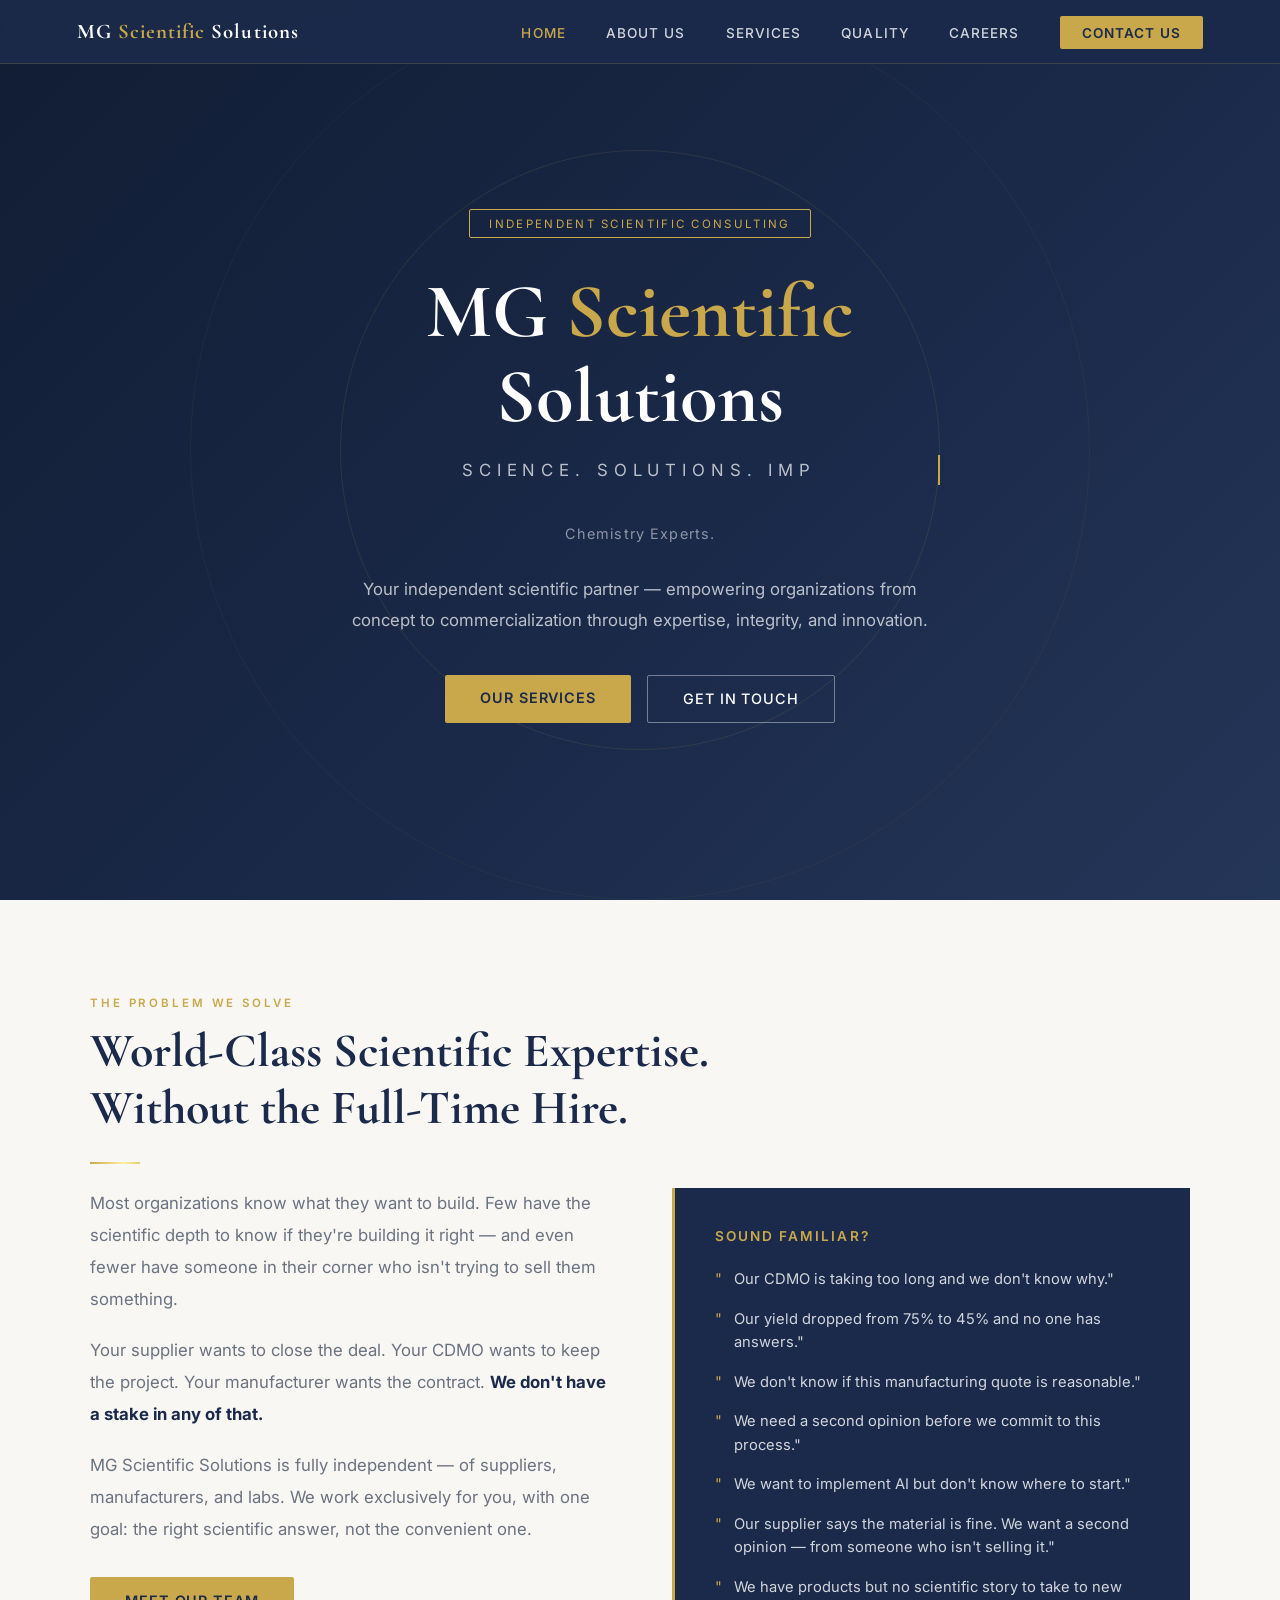
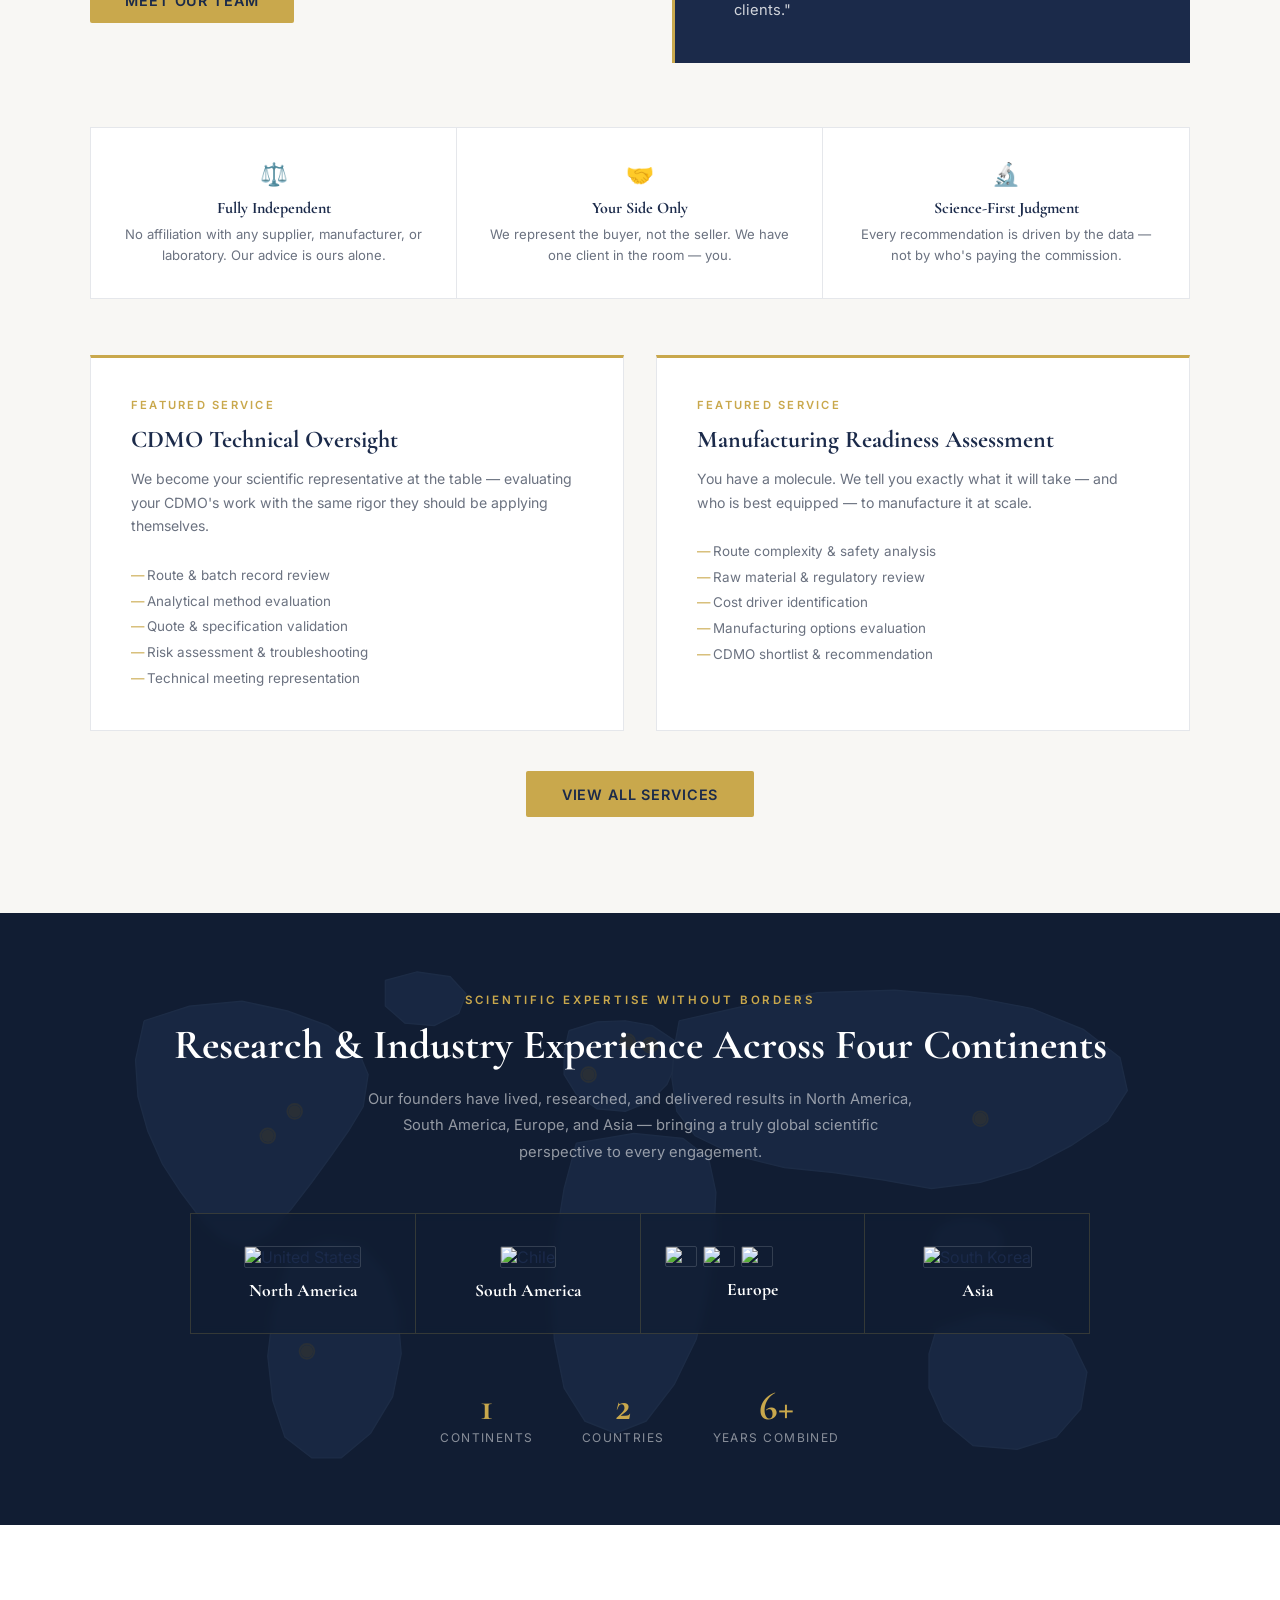
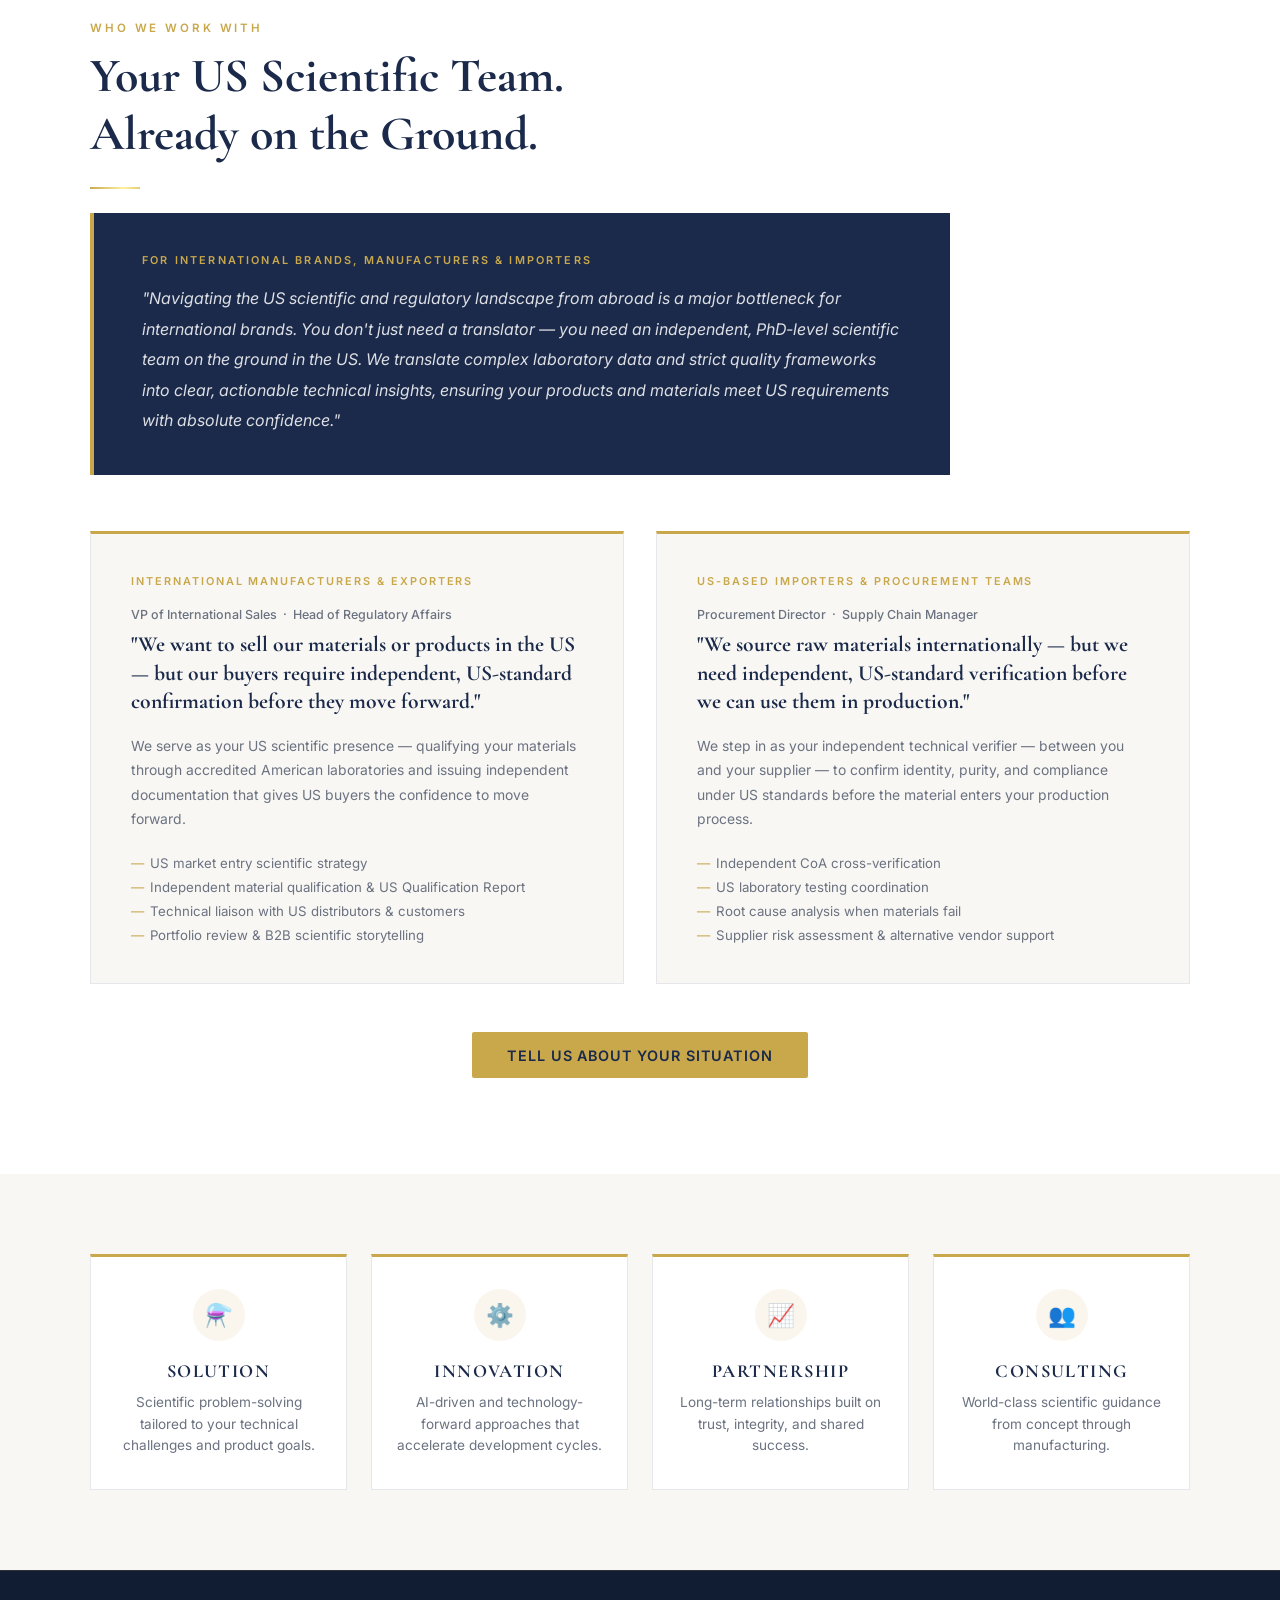
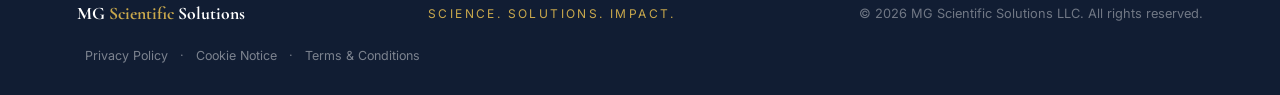
==== index.html @ 728440f8 "Replace text country codes with flag images via flagcdn.com" ====
<!DOCTYPE html>
<html lang="en">
<head>
  <meta charset="UTF-8" />
  <meta name="viewport" content="width=device-width, initial-scale=1.0" />
  <title>MG Scientific Solutions | Scientific Consulting & Process Development</title>
  <meta name="description" content="MG Scientific Solutions is an independent scientific consulting firm specializing in process development, CDMO oversight, quality systems, advanced materials, and AI-driven innovation for chemicals, cosmetics, biotech, and life sciences." />
  <meta name="keywords" content="scientific consulting, CDMO oversight, process development, scale-up, quality systems, GMP consulting, advanced materials, specialty chemicals, cosmetic ingredients, pharmaceutical intermediates, biotech consulting, AI for science, manufacturing readiness, life sciences consulting" />
  <meta name="author" content="MG Scientific Solutions" />
  <meta name="robots" content="index, follow" />
  <link rel="canonical" href="https://mgscientificsolutions.com" />
  <meta property="og:type" content="website" />
  <meta property="og:url" content="https://mgscientificsolutions.com" />
  <meta property="og:title" content="MG Scientific Solutions | Scientific Consulting & Process Development" />
  <meta property="og:description" content="Your independent scientific partner — from concept to commercialization." />
  <meta property="og:site_name" content="MG Scientific Solutions" />
  <meta name="twitter:card" content="summary_large_image" />
  <script type="application/ld+json">
  {
    "@context": "https://schema.org",
    "@type": "ProfessionalService",
    "name": "MG Scientific Solutions",
    "url": "https://mgscientificsolutions.com",
    "email": "info@mgscientificsolutions.com",
    "description": "Independent scientific consulting firm specializing in process development, CDMO technical oversight, quality systems, advanced materials, and AI-driven innovation.",
    "slogan": "Science. Solutions. Impact.",
    "areaServed": "Worldwide"
  }
  </script>
  <link href="https://fonts.googleapis.com/css2?family=Cormorant+Garamond:wght@400;600;700&family=Inter:wght@300;400;500;600&display=swap" rel="stylesheet" />
  <link rel="stylesheet" href="styles.css" />
  <style>
    .hero {
      min-height: 100vh;
      background: linear-gradient(135deg, var(--navy-dark) 0%, var(--navy) 60%, #243658 100%);
      display: flex;
      align-items: center;
      justify-content: center;
      text-align: center;
      padding: 6rem 6% 4rem;
      position: relative;
      overflow: hidden;
    }
    .hero::before {
      content: '';
      position: absolute;
      width: 600px; height: 600px;
      border: 1px solid rgba(201,168,76,0.12);
      border-radius: 50%;
      top: 50%; left: 50%;
      transform: translate(-50%, -50%);
      animation: ringPulse 4s ease-in-out infinite;
    }
    .hero::after {
      content: '';
      position: absolute;
      width: 900px; height: 900px;
      border: 1px solid rgba(201,168,76,0.06);
      border-radius: 50%;
      top: 50%; left: 50%;
      transform: translate(-50%, -50%);
      animation: ringPulse 4s ease-in-out infinite 2s;
    }
    @keyframes ringPulse {
      0%,100% { opacity:1; transform:translate(-50%,-50%) scale(1); }
      50% { opacity:0.4; transform:translate(-50%,-50%) scale(1.04); }
    }
    .hero-content { position: relative; z-index: 1; max-width: 820px; }
    .hero-badge {
      display: inline-block;
      border: 1px solid var(--gold);
      color: var(--gold);
      font-size: 0.72rem;
      letter-spacing: 0.2em;
      text-transform: uppercase;
      padding: 0.4rem 1.2rem;
      border-radius: 2px;
      margin-bottom: 2rem;
    }
    .hero h1 {
      font-family: 'Cormorant Garamond', serif;
      font-size: clamp(2.8rem, 6vw, 5rem);
      font-weight: 700;
      color: var(--white);
      line-height: 1.1;
      margin-bottom: 1rem;
    }
    .hero h1 span { color: var(--gold); }
    .hero-tagline {
      font-size: 1rem;
      letter-spacing: 0.35em;
      text-transform: uppercase;
      color: var(--gold);
      margin-bottom: 1rem;
      min-height: 1.5em;
    }
    .cycling-wrap {
      font-size: 0.9rem;
      color: rgba(255,255,255,0.5);
      letter-spacing: 0.08em;
      margin-bottom: 1.8rem;
      min-height: 1.4em;
    }
    .hero p { color: rgba(255,255,255,0.7); font-size: 1.05rem; line-height: 1.8; max-width: 600px; margin: 0 auto 2.5rem; }
    .hero-buttons { display: flex; gap: 1rem; justify-content: center; flex-wrap: wrap; }

    .why-grid { display: grid; grid-template-columns: 1fr 1fr; gap: 4rem; max-width: 1100px; margin: 0 auto 4rem; }
    .pain-box { background: var(--navy); padding: 2.5rem; border-left: 3px solid var(--gold); }
    .featured-services { display: grid; grid-template-columns: 1fr 1fr; gap: 2rem; max-width: 1100px; margin: 0 auto; }
    .fs-card { background: var(--white); border: 1px solid var(--light-gray); border-top: 3px solid var(--gold); padding: 2.5rem; transition: transform 0.25s, box-shadow 0.25s; }
    .fs-card:hover { transform: translateY(-4px); box-shadow: 0 16px 40px rgba(27,42,74,0.12); }
    .fs-card h3 { font-family: 'Cormorant Garamond', serif; font-size: 1.5rem; font-weight: 700; color: var(--navy); margin-bottom: 0.8rem; }
    .fs-label { font-size: 0.7rem; letter-spacing: 0.2em; text-transform: uppercase; color: var(--gold); font-weight: 600; margin-bottom: 0.8rem; }
    .fs-card p { font-size: 0.88rem; color: var(--gray); line-height: 1.7; margin-bottom: 1.5rem; }
    .fs-list { list-style: none; }
    .fs-list li { font-size: 0.84rem; color: var(--gray); padding: 0.3rem 0 0.3rem 1rem; position: relative; }
    .fs-list li::before { content: '—'; position: absolute; left: 0; color: var(--gold); }

    @keyframes pulse { 0%,100% { r: 5; opacity:1; } 50% { r: 10; opacity:0.4; } }
    @keyframes pulseRing { 0% { r: 6; opacity:0.8; } 100% { r: 22; opacity:0; } }
    .dot { fill:#C9A84C; animation: pulse 2.5s ease-in-out infinite; }
    .ring { fill:none; stroke:#C9A84C; stroke-width:1.5; animation: pulseRing 2.5s ease-out infinite; }

    @media (max-width: 768px) {
      .why-grid { grid-template-columns: 1fr; gap: 2rem; }
      .featured-services { grid-template-columns: 1fr; }
      .independence-strip { grid-template-columns: 1fr !important; }
      .persona-grid { grid-template-columns: 1fr !important; }
    }
  </style>
</head>
<body>

  <nav>
    <a href="index.html" class="nav-logo">MG <span>Scientific</span> Solutions</a>
    <ul class="nav-links">
      <li><a href="index.html" class="active">Home</a></li>
      <li><a href="about.html">About Us</a></li>
      <li><a href="services.html">Services</a></li>
      <li><a href="quality.html">Quality</a></li>
      <li><a href="careers.html">Careers</a></li>
      <li><a href="contact.html" class="nav-cta">Contact Us</a></li>
    </ul>
  </nav>

  <!-- HERO -->
  <section class="hero">
    <canvas id="particle-canvas"></canvas>
    <div class="hero-content">
      <div class="hero-badge">Independent Scientific Consulting</div>
      <h1>MG <span>Scientific</span><br/>Solutions</h1>
      <p id="typewriter" class="hero-tagline" data-text="Science. Solutions. Impact."></p>
      <div class="cycling-wrap"><span id="cycling-words">Chemistry Experts.</span></div>
      <p>Your independent scientific partner — empowering organizations from concept to commercialization through expertise, integrity, and innovation.</p>
      <div class="hero-buttons">
        <a href="services.html" class="btn-primary">Our Services</a>
        <a href="contact.html" class="btn-outline">Get in Touch</a>
      </div>
    </div>
  </section>

  <!-- WHY MG -->
  <section style="background:var(--off-white); padding:6rem 6%;">
    <div style="max-width:1100px; margin:0 auto;">
      <div class="section-label fade-up">The Problem We Solve</div>
      <h2 class="section-title fade-up delay-1">World-Class Scientific Expertise.<br/>Without the Full-Time Hire.</h2>
      <div class="divider fade-up delay-2"></div>
      <div class="why-grid">
        <div class="fade-up delay-1">
          <p style="font-size:1.05rem; line-height:1.9; color:var(--gray); margin-bottom:1.2rem;">Most organizations know what they want to build. Few have the scientific depth to know if they're building it right — and even fewer have someone in their corner who isn't trying to sell them something.</p>
          <p style="font-size:1.05rem; line-height:1.9; color:var(--gray); margin-bottom:1.2rem;">Your supplier wants to close the deal. Your CDMO wants to keep the project. Your manufacturer wants the contract. <strong style="color:var(--navy);">We don't have a stake in any of that.</strong></p>
          <p style="font-size:1.05rem; line-height:1.9; color:var(--gray); margin-bottom:2rem;">MG Scientific Solutions is fully independent — of suppliers, manufacturers, and labs. We work exclusively for you, with one goal: the right scientific answer, not the convenient one.</p>
          <a href="about.html" class="btn-primary">Meet Our Team</a>
        </div>
        <div class="pain-box fade-up delay-2">
          <p style="font-size:0.85rem; letter-spacing:0.15em; text-transform:uppercase; color:var(--gold); font-weight:600; margin-bottom:1.5rem;">Sound familiar?</p>
          <ul style="list-style:none; display:flex; flex-direction:column; gap:1rem;">
            <li style="color:rgba(255,255,255,0.8); font-size:0.92rem; padding-left:1.2rem; position:relative; line-height:1.6;"><span style="position:absolute;left:0;color:var(--gold);">"</span>Our CDMO is taking too long and we don't know why."</li>
            <li style="color:rgba(255,255,255,0.8); font-size:0.92rem; padding-left:1.2rem; position:relative; line-height:1.6;"><span style="position:absolute;left:0;color:var(--gold);">"</span>Our yield dropped from 75% to 45% and no one has answers."</li>
            <li style="color:rgba(255,255,255,0.8); font-size:0.92rem; padding-left:1.2rem; position:relative; line-height:1.6;"><span style="position:absolute;left:0;color:var(--gold);">"</span>We don't know if this manufacturing quote is reasonable."</li>
            <li style="color:rgba(255,255,255,0.8); font-size:0.92rem; padding-left:1.2rem; position:relative; line-height:1.6;"><span style="position:absolute;left:0;color:var(--gold);">"</span>We need a second opinion before we commit to this process."</li>
            <li style="color:rgba(255,255,255,0.8); font-size:0.92rem; padding-left:1.2rem; position:relative; line-height:1.6;"><span style="position:absolute;left:0;color:var(--gold);">"</span>We want to implement AI but don't know where to start."</li>
            <li style="color:rgba(255,255,255,0.8); font-size:0.92rem; padding-left:1.2rem; position:relative; line-height:1.6;"><span style="position:absolute;left:0;color:var(--gold);">"</span>Our supplier says the material is fine. We want a second opinion — from someone who isn't selling it."</li>
            <li style="color:rgba(255,255,255,0.8); font-size:0.92rem; padding-left:1.2rem; position:relative; line-height:1.6;"><span style="position:absolute;left:0;color:var(--gold);">"</span>We have products but no scientific story to take to new clients."</li>
          </ul>
        </div>
      </div>

      <!-- Independence strip -->
      <div class="fade-up independence-strip" style="display:grid; grid-template-columns:repeat(3,1fr); gap:0; border:1px solid var(--light-gray); margin:3.5rem 0; background:var(--white);">
        <div style="padding:2rem 2rem; border-right:1px solid var(--light-gray); text-align:center;">
          <div style="font-size:1.4rem; margin-bottom:0.6rem;">⚖️</div>
          <div style="font-family:'Cormorant Garamond',serif; font-size:1rem; font-weight:700; color:var(--navy); margin-bottom:0.4rem;">Fully Independent</div>
          <p style="font-size:0.82rem; color:var(--gray); line-height:1.6;">No affiliation with any supplier, manufacturer, or laboratory. Our advice is ours alone.</p>
        </div>
        <div style="padding:2rem 2rem; border-right:1px solid var(--light-gray); text-align:center;">
          <div style="font-size:1.4rem; margin-bottom:0.6rem;">🤝</div>
          <div style="font-family:'Cormorant Garamond',serif; font-size:1rem; font-weight:700; color:var(--navy); margin-bottom:0.4rem;">Your Side Only</div>
          <p style="font-size:0.82rem; color:var(--gray); line-height:1.6;">We represent the buyer, not the seller. We have one client in the room — you.</p>
        </div>
        <div style="padding:2rem 2rem; text-align:center;">
          <div style="font-size:1.4rem; margin-bottom:0.6rem;">🔬</div>
          <div style="font-family:'Cormorant Garamond',serif; font-size:1rem; font-weight:700; color:var(--navy); margin-bottom:0.4rem;">Science-First Judgment</div>
          <p style="font-size:0.82rem; color:var(--gray); line-height:1.6;">Every recommendation is driven by the data — not by who's paying the commission.</p>
        </div>
      </div>

      <div class="featured-services">
        <div class="fs-card fade-up delay-1">
          <div class="fs-label">Featured Service</div>
          <h3>CDMO Technical Oversight</h3>
          <p>We become your scientific representative at the table — evaluating your CDMO's work with the same rigor they should be applying themselves.</p>
          <ul class="fs-list">
            <li>Route &amp; batch record review</li>
            <li>Analytical method evaluation</li>
            <li>Quote &amp; specification validation</li>
            <li>Risk assessment &amp; troubleshooting</li>
            <li>Technical meeting representation</li>
          </ul>
        </div>
        <div class="fs-card fade-up delay-2">
          <div class="fs-label">Featured Service</div>
          <h3>Manufacturing Readiness Assessment</h3>
          <p>You have a molecule. We tell you exactly what it will take — and who is best equipped — to manufacture it at scale.</p>
          <ul class="fs-list">
            <li>Route complexity &amp; safety analysis</li>
            <li>Raw material &amp; regulatory review</li>
            <li>Cost driver identification</li>
            <li>Manufacturing options evaluation</li>
            <li>CDMO shortlist &amp; recommendation</li>
          </ul>
        </div>
      </div>
      <div style="text-align:center; margin-top:2.5rem;" class="fade-up">
        <a href="services.html" class="btn-primary">View All Services</a>
      </div>
    </div>
  </section>

  <!-- GLOBAL PRESENCE -->
  <section style="background:var(--navy-dark); padding:5rem 6%; text-align:center; position:relative; overflow:hidden;">
    <svg viewBox="0 0 1000 500" xmlns="http://www.w3.org/2000/svg"
      style="position:absolute;top:0;left:0;width:100%;height:100%;opacity:0.13;pointer-events:none;">
      <path class="map-continent" d="M95,88 L132,76 L175,72 L212,80 L245,92 L268,108 L278,132 L274,158 L262,178 L248,198 L232,220 L215,242 L198,260 L178,272 L158,265 L140,248 L125,228 L110,205 L98,178 L90,150 L88,120 Z" fill="#4a6fa5" stroke="#6b8fc5" stroke-width="1"/>
      <path class="map-continent" d="M292,55 L318,48 L345,52 L358,66 L352,82 L332,92 L308,90 L292,76 Z" fill="#4a6fa5" stroke="#6b8fc5" stroke-width="1"/>
      <path class="map-continent" d="M215,278 L245,268 L272,272 L292,295 L302,325 L305,360 L298,395 L280,425 L256,445 L232,445 L210,428 L200,398 L196,362 L200,328 L208,302 Z" fill="#4a6fa5" stroke="#6b8fc5" stroke-width="1"/>
      <path class="map-continent" d="M442,96 L465,89 L488,88 L510,92 L528,104 L530,122 L522,140 L508,154 L488,162 L465,160 L448,148 L438,132 L438,114 Z" fill="#4a6fa5" stroke="#6b8fc5" stroke-width="1"/>
      <path class="map-continent" d="M448,188 L495,180 L535,184 L556,200 L562,228 L560,268 L555,308 L546,348 L528,385 L505,415 L480,425 L455,415 L438,388 L430,348 L428,305 L432,262 L438,225 Z" fill="#4a6fa5" stroke="#6b8fc5" stroke-width="1"/>
      <path class="map-continent" d="M532,88 L585,76 L645,65 L708,63 L768,68 L820,78 L862,95 L892,118 L898,145 L882,170 L852,190 L818,208 L778,220 L738,225 L698,218 L658,212 L618,208 L578,198 L545,182 L530,162 L526,135 L528,110 Z" fill="#4a6fa5" stroke="#6b8fc5" stroke-width="1"/>
      <ellipse cx="768" cy="268" rx="28" ry="18" fill="#4a6fa5" stroke="#6b8fc5" stroke-width="1"/>
      <path class="map-continent" d="M742,340 L782,328 L825,332 L852,348 L865,375 L860,405 L840,428 L808,438 L772,435 L748,415 L736,388 L736,360 Z" fill="#4a6fa5" stroke="#6b8fc5" stroke-width="1"/>
      <circle class="ring" cx="218" cy="162" r="6"/><circle class="dot" cx="218" cy="162" r="5"/>
      <circle class="ring" style="animation-delay:0.5s" cx="196" cy="182" r="6"/><circle class="dot" style="animation-delay:0.5s" cx="196" cy="182" r="5"/>
      <circle class="ring" style="animation-delay:1s" cx="228" cy="358" r="6"/><circle class="dot" style="animation-delay:1s" cx="228" cy="358" r="5"/>
      <circle class="ring" style="animation-delay:1.5s" cx="458" cy="132" r="6"/><circle class="dot" style="animation-delay:1.5s" cx="458" cy="132" r="5"/>
      <circle class="ring" style="animation-delay:0.8s" cx="490" cy="105" r="6"/><circle class="dot" style="animation-delay:0.8s" cx="490" cy="105" r="5"/>
      <circle class="ring" style="animation-delay:1.8s" cx="508" cy="108" r="6"/><circle class="dot" style="animation-delay:1.8s" cx="508" cy="108" r="5"/>
      <circle class="ring" style="animation-delay:1.2s" cx="778" cy="168" r="6"/><circle class="dot" style="animation-delay:1.2s" cx="778" cy="168" r="5"/>
    </svg>

    <div style="position:relative; z-index:1; max-width:1100px; margin:0 auto;">
      <div class="section-label fade-up">Scientific Expertise Without Borders</div>
      <h2 class="fade-up delay-1" style="font-family:'Cormorant Garamond',serif; font-size:clamp(1.8rem,3.5vw,2.6rem); font-weight:700; color:var(--white); margin-bottom:1rem;">Research &amp; Industry Experience Across Four Continents</h2>
      <p class="fade-up delay-2" style="color:rgba(255,255,255,0.55); font-size:0.92rem; max-width:560px; margin:0 auto 3rem; line-height:1.8;">Our founders have lived, researched, and delivered results in North America, South America, Europe, and Asia — bringing a truly global scientific perspective to every engagement.</p>

      <div class="fade-up delay-2" style="display:flex; justify-content:center; flex-wrap:wrap; gap:0; border:1px solid rgba(201,168,76,0.2); max-width:900px; margin:0 auto; background:rgba(17,29,51,0.7); backdrop-filter:blur(4px);">
        <div style="flex:1; min-width:180px; padding:2rem 1.5rem; border-right:1px solid rgba(201,168,76,0.2);">
          <div style="margin-bottom:0.75rem;"><img src="https://flagcdn.com/w40/us.png" alt="United States" width="32" height="21" style="border:1px solid rgba(255,255,255,0.15); border-radius:2px;" /></div>
          <div style="font-family:'Cormorant Garamond',serif; font-size:1.1rem; font-weight:700; color:var(--white);">North America</div>
        </div>
        <div style="flex:1; min-width:180px; padding:2rem 1.5rem; border-right:1px solid rgba(201,168,76,0.2);">
          <div style="margin-bottom:0.75rem;"><img src="https://flagcdn.com/w40/cl.png" alt="Chile" width="32" height="21" style="border:1px solid rgba(255,255,255,0.15); border-radius:2px;" /></div>
          <div style="font-family:'Cormorant Garamond',serif; font-size:1.1rem; font-weight:700; color:var(--white);">South America</div>
        </div>
        <div style="flex:1; min-width:180px; padding:2rem 1.5rem; border-right:1px solid rgba(201,168,76,0.2);">
          <div style="margin-bottom:0.75rem; display:flex; gap:6px; align-items:center;">
            <img src="https://flagcdn.com/w40/se.png" alt="Sweden" width="32" height="21" style="border:1px solid rgba(255,255,255,0.15); border-radius:2px;" />
            <img src="https://flagcdn.com/w40/fr.png" alt="France" width="32" height="21" style="border:1px solid rgba(255,255,255,0.15); border-radius:2px;" />
            <img src="https://flagcdn.com/w40/pl.png" alt="Poland" width="32" height="21" style="border:1px solid rgba(255,255,255,0.15); border-radius:2px;" />
          </div>
          <div style="font-family:'Cormorant Garamond',serif; font-size:1.1rem; font-weight:700; color:var(--white);">Europe</div>
        </div>
        <div style="flex:1; min-width:180px; padding:2rem 1.5rem;">
          <div style="margin-bottom:0.75rem;"><img src="https://flagcdn.com/w40/kr.png" alt="South Korea" width="32" height="21" style="border:1px solid rgba(255,255,255,0.15); border-radius:2px;" /></div>
          <div style="font-family:'Cormorant Garamond',serif; font-size:1.1rem; font-weight:700; color:var(--white);">Asia</div>
        </div>
      </div>

      <div style="display:flex; justify-content:center; gap:3rem; margin-top:3rem; flex-wrap:wrap;">
        <div class="fade-up" style="text-align:center;"><div style="font-family:'Cormorant Garamond',serif; font-size:2.5rem; font-weight:700; color:var(--gold);" data-count="4" data-suffix="">4</div><div style="font-size:0.75rem; letter-spacing:0.12em; text-transform:uppercase; color:rgba(255,255,255,0.5);">Continents</div></div>
        <div class="fade-up delay-1" style="text-align:center;"><div style="font-family:'Cormorant Garamond',serif; font-size:2.5rem; font-weight:700; color:var(--gold);" data-count="7" data-suffix="">7</div><div style="font-size:0.75rem; letter-spacing:0.12em; text-transform:uppercase; color:rgba(255,255,255,0.5);">Countries</div></div>
        <div class="fade-up delay-3" style="text-align:center;"><div style="font-family:'Cormorant Garamond',serif; font-size:2.5rem; font-weight:700; color:var(--gold);" data-count="15" data-suffix="+">15+</div><div style="font-size:0.75rem; letter-spacing:0.12em; text-transform:uppercase; color:rgba(255,255,255,0.5);">Years Combined</div></div>
      </div>
    </div>
  </section>

  <!-- WHO WE SERVE -->
  <section style="background:var(--white); padding:6rem 6%;">
    <div style="max-width:1100px; margin:0 auto;">
      <div class="section-label fade-up">Who We Work With</div>
      <h2 class="section-title fade-up delay-1">Your US Scientific Team.<br/>Already on the Ground.</h2>
      <div class="divider fade-up delay-2"></div>

      <!-- International pitch -->
      <div class="fade-up delay-1" style="background:var(--navy); border-left:4px solid var(--gold); padding:2.5rem 3rem; margin-bottom:3.5rem; max-width:860px;">
        <div style="font-size:0.68rem; letter-spacing:0.2em; text-transform:uppercase; color:var(--gold); font-weight:600; margin-bottom:1rem;">For International Brands, Manufacturers &amp; Importers</div>
        <p style="color:rgba(255,255,255,0.85); font-size:1rem; line-height:1.9; font-style:italic;">"Navigating the US scientific and regulatory landscape from abroad is a major bottleneck for international brands. You don't just need a translator — you need an independent, PhD-level scientific team on the ground in the US. We translate complex laboratory data and strict quality frameworks into clear, actionable technical insights, ensuring your products and materials meet US requirements with absolute confidence."</p>
      </div>

      <!-- Persona cards -->
      <div style="display:grid; grid-template-columns:1fr 1fr; gap:2rem;" class="persona-grid">

        <div class="fade-up delay-1" style="border:1px solid var(--light-gray); border-top:3px solid var(--gold); padding:2.5rem; background:var(--off-white);">
          <div style="font-size:0.68rem; letter-spacing:0.18em; text-transform:uppercase; color:var(--gold); font-weight:600; margin-bottom:1.2rem;">International Manufacturers &amp; Exporters</div>
          <div style="font-size:0.78rem; color:var(--gray); margin-bottom:0.5rem; font-weight:500;">VP of International Sales &nbsp;·&nbsp; Head of Regulatory Affairs</div>
          <h3 style="font-family:'Cormorant Garamond',serif; font-size:1.35rem; font-weight:700; color:var(--navy); line-height:1.3; margin-bottom:1.2rem;">"We want to sell our materials or products in the US — but our buyers require independent, US-standard confirmation before they move forward."</h3>
          <p style="font-size:0.87rem; color:var(--gray); line-height:1.75; margin-bottom:1.5rem;">We serve as your US scientific presence — qualifying your materials through accredited American laboratories and issuing independent documentation that gives US buyers the confidence to move forward.</p>
          <ul style="list-style:none; display:flex; flex-direction:column; gap:0.5rem;">
            <li style="font-size:0.83rem; color:var(--gray); padding-left:1.2rem; position:relative;"><span style="position:absolute;left:0;color:var(--gold);">—</span>US market entry scientific strategy</li>
            <li style="font-size:0.83rem; color:var(--gray); padding-left:1.2rem; position:relative;"><span style="position:absolute;left:0;color:var(--gold);">—</span>Independent material qualification &amp; US Qualification Report</li>
            <li style="font-size:0.83rem; color:var(--gray); padding-left:1.2rem; position:relative;"><span style="position:absolute;left:0;color:var(--gold);">—</span>Technical liaison with US distributors &amp; customers</li>
            <li style="font-size:0.83rem; color:var(--gray); padding-left:1.2rem; position:relative;"><span style="position:absolute;left:0;color:var(--gold);">—</span>Portfolio review &amp; B2B scientific storytelling</li>
          </ul>
        </div>

        <div class="fade-up delay-2" style="border:1px solid var(--light-gray); border-top:3px solid var(--gold); padding:2.5rem; background:var(--off-white);">
          <div style="font-size:0.68rem; letter-spacing:0.18em; text-transform:uppercase; color:var(--gold); font-weight:600; margin-bottom:1.2rem;">US-Based Importers &amp; Procurement Teams</div>
          <div style="font-size:0.78rem; color:var(--gray); margin-bottom:0.5rem; font-weight:500;">Procurement Director &nbsp;·&nbsp; Supply Chain Manager</div>
          <h3 style="font-family:'Cormorant Garamond',serif; font-size:1.35rem; font-weight:700; color:var(--navy); line-height:1.3; margin-bottom:1.2rem;">"We source raw materials internationally — but we need independent, US-standard verification before we can use them in production."</h3>
          <p style="font-size:0.87rem; color:var(--gray); line-height:1.75; margin-bottom:1.5rem;">We step in as your independent technical verifier — between you and your supplier — to confirm identity, purity, and compliance under US standards before the material enters your production process.</p>
          <ul style="list-style:none; display:flex; flex-direction:column; gap:0.5rem;">
            <li style="font-size:0.83rem; color:var(--gray); padding-left:1.2rem; position:relative;"><span style="position:absolute;left:0;color:var(--gold);">—</span>Independent CoA cross-verification</li>
            <li style="font-size:0.83rem; color:var(--gray); padding-left:1.2rem; position:relative;"><span style="position:absolute;left:0;color:var(--gold);">—</span>US laboratory testing coordination</li>
            <li style="font-size:0.83rem; color:var(--gray); padding-left:1.2rem; position:relative;"><span style="position:absolute;left:0;color:var(--gold);">—</span>Root cause analysis when materials fail</li>
            <li style="font-size:0.83rem; color:var(--gray); padding-left:1.2rem; position:relative;"><span style="position:absolute;left:0;color:var(--gold);">—</span>Supplier risk assessment &amp; alternative vendor support</li>
          </ul>
        </div>

      </div>

      <div style="text-align:center; margin-top:3rem;" class="fade-up">
        <a href="contact.html" class="btn-primary">Tell Us About Your Situation</a>
      </div>
    </div>
  </section>

  <!-- PILLARS -->
  <section style="background:var(--off-white); padding:5rem 6%;">
    <div class="pillars-grid">
      <div class="pillar-card fade-up"><div class="pillar-icon">⚗️</div><h3>Solution</h3><p>Scientific problem-solving tailored to your technical challenges and product goals.</p></div>
      <div class="pillar-card fade-up delay-1"><div class="pillar-icon">⚙️</div><h3>Innovation</h3><p>AI-driven and technology-forward approaches that accelerate development cycles.</p></div>
      <div class="pillar-card fade-up delay-2"><div class="pillar-icon">📈</div><h3>Partnership</h3><p>Long-term relationships built on trust, integrity, and shared success.</p></div>
      <div class="pillar-card fade-up delay-3"><div class="pillar-icon">👥</div><h3>Consulting</h3><p>World-class scientific guidance from concept through manufacturing.</p></div>
    </div>
  </section>

  <footer>
    <a href="index.html" class="footer-logo">MG <span>Scientific</span> Solutions</a>
    <p class="footer-tagline">Science. Solutions. Impact.</p>
    <p>&copy; 2026 MG Scientific Solutions LLC. All rights reserved.</p>
    <p style="margin-top:0.5rem; font-size:0.78rem;">
      <a href="privacy.html" style="color:rgba(255,255,255,0.45); text-decoration:none; margin:0 0.5rem;">Privacy Policy</a> ·
      <a href="cookies.html" style="color:rgba(255,255,255,0.45); text-decoration:none; margin:0 0.5rem;">Cookie Notice</a> ·
      <a href="terms.html" style="color:rgba(255,255,255,0.45); text-decoration:none; margin:0 0.5rem;">Terms &amp; Conditions</a>
    </p>
  </footer>

  <script src="animations.js"></script>
</body>
</html>
---- styles.css ----
*, *::before, *::after { box-sizing: border-box; margin: 0; padding: 0; }

:root {
  --gold: #C9A84C;
  --gold-light: #e0c06e;
  --navy: #1B2A4A;
  --navy-dark: #111d33;
  --white: #ffffff;
  --off-white: #f8f7f4;
  --gray: #6b7280;
  --light-gray: #e5e7eb;
}

html { scroll-behavior: smooth; }

body {
  font-family: 'Inter', sans-serif;
  color: var(--navy);
  background: var(--white);
}

/* NAV */
nav {
  position: fixed;
  top: 0; left: 0; right: 0;
  z-index: 100;
  display: flex;
  align-items: center;
  justify-content: space-between;
  padding: 1.2rem 6%;
  background: rgba(27, 42, 74, 0.97);
  backdrop-filter: blur(8px);
  border-bottom: 1px solid rgba(201, 168, 76, 0.2);
}

.nav-logo {
  font-family: 'Cormorant Garamond', serif;
  font-size: 1.3rem;
  font-weight: 700;
  color: var(--white);
  letter-spacing: 0.05em;
  text-decoration: none;
}

.nav-logo span { color: var(--gold); }

.nav-links {
  display: flex;
  gap: 2.5rem;
  list-style: none;
  align-items: center;
}

.nav-links a {
  color: rgba(255,255,255,0.8);
  text-decoration: none;
  font-size: 0.85rem;
  font-weight: 500;
  letter-spacing: 0.08em;
  text-transform: uppercase;
  transition: color 0.2s;
}

.nav-links a:hover { color: var(--gold); }
.nav-links a.active { color: var(--gold); }

.nav-cta {
  background: var(--gold) !important;
  color: var(--navy) !important;
  padding: 0.55rem 1.4rem;
  border-radius: 2px;
  font-weight: 600 !important;
  transition: background 0.2s !important;
}

.nav-cta:hover { background: var(--gold-light) !important; }

/* PAGE HERO (for inner pages) */
.page-hero {
  background: linear-gradient(135deg, var(--navy-dark) 0%, var(--navy) 100%);
  padding: 9rem 6% 5rem;
  border-bottom: 1px solid rgba(201,168,76,0.15);
}

.page-hero .section-label { margin-bottom: 0.8rem; }

.page-hero h1 {
  font-family: 'Cormorant Garamond', serif;
  font-size: clamp(2.2rem, 5vw, 3.5rem);
  font-weight: 700;
  color: var(--white);
  line-height: 1.15;
  margin-bottom: 1rem;
}

.page-hero p {
  color: rgba(255,255,255,0.65);
  font-size: 1rem;
  line-height: 1.8;
  max-width: 580px;
}

/* SECTIONS */
section { padding: 6rem 6%; }

.section-label {
  font-size: 0.72rem;
  letter-spacing: 0.25em;
  text-transform: uppercase;
  color: var(--gold);
  font-weight: 600;
  margin-bottom: 0.8rem;
}

.section-title {
  font-family: 'Cormorant Garamond', serif;
  font-size: clamp(2rem, 4vw, 3rem);
  font-weight: 700;
  color: var(--navy);
  line-height: 1.2;
  margin-bottom: 1.5rem;
}

.divider {
  width: 50px;
  height: 2px;
  background: var(--gold);
  margin-bottom: 1.5rem;
}

/* BUTTONS */
.btn-primary {
  background: var(--gold);
  color: var(--navy);
  padding: 0.9rem 2.2rem;
  border: none;
  border-radius: 2px;
  font-weight: 600;
  font-size: 0.9rem;
  letter-spacing: 0.06em;
  text-transform: uppercase;
  text-decoration: none;
  display: inline-block;
  transition: background 0.2s, transform 0.2s;
  cursor: pointer;
}

.btn-primary:hover { background: var(--gold-light); transform: translateY(-1px); }

.btn-outline {
  background: transparent;
  color: var(--white);
  padding: 0.9rem 2.2rem;
  border: 1px solid rgba(255,255,255,0.4);
  border-radius: 2px;
  font-weight: 500;
  font-size: 0.9rem;
  letter-spacing: 0.06em;
  text-transform: uppercase;
  text-decoration: none;
  display: inline-block;
  transition: border-color 0.2s, color 0.2s;
}

.btn-outline:hover { border-color: var(--gold); color: var(--gold); }

/* PILLARS */
.pillars-grid {
  display: grid;
  grid-template-columns: repeat(4, 1fr);
  gap: 1.5rem;
  max-width: 1100px;
  margin: 0 auto;
}

.pillar-card {
  background: var(--white);
  border: 1px solid var(--light-gray);
  border-top: 3px solid var(--gold);
  padding: 2rem 1.5rem;
  text-align: center;
  transition: transform 0.2s, box-shadow 0.2s;
}

.pillar-card:hover { transform: translateY(-4px); box-shadow: 0 12px 32px rgba(27,42,74,0.1); }

.pillar-icon {
  width: 52px; height: 52px;
  background: rgba(201,168,76,0.1);
  border-radius: 50%;
  display: flex;
  align-items: center;
  justify-content: center;
  margin: 0 auto 1.2rem;
  font-size: 1.4rem;
}

.pillar-card h3 {
  font-family: 'Cormorant Garamond', serif;
  font-size: 1.15rem;
  font-weight: 700;
  color: var(--navy);
  letter-spacing: 0.08em;
  text-transform: uppercase;
  margin-bottom: 0.6rem;
}

.pillar-card p { font-size: 0.85rem; color: var(--gray); line-height: 1.6; }

/* TEAM */
.team-card {
  display: grid;
  grid-template-columns: 220px 1fr;
  gap: 3rem;
  max-width: 1000px;
  margin: 0 auto 2rem;
  background: var(--off-white);
  border-left: 3px solid var(--gold);
  padding: 2.5rem;
}

.team-avatar {
  width: 180px; height: 180px;
  border-radius: 50%;
  background: linear-gradient(135deg, var(--navy) 0%, #243658 100%);
  display: flex;
  align-items: center;
  justify-content: center;
  font-family: 'Cormorant Garamond', serif;
  font-size: 3.5rem;
  font-weight: 700;
  color: var(--gold);
  flex-shrink: 0;
}

.team-info h3 {
  font-family: 'Cormorant Garamond', serif;
  font-size: 1.8rem;
  font-weight: 700;
  color: var(--navy);
  margin-bottom: 0.2rem;
}

.team-role {
  font-size: 0.8rem;
  letter-spacing: 0.15em;
  text-transform: uppercase;
  color: var(--gold);
  font-weight: 600;
  margin-bottom: 0.5rem;
}

.team-credentials {
  font-size: 0.82rem;
  color: var(--gray);
  font-style: italic;
  margin-bottom: 1rem;
  padding-bottom: 1rem;
  border-bottom: 1px solid var(--light-gray);
}

.team-bio { font-size: 0.92rem; color: var(--gray); line-height: 1.85; }

.team-tags { display: flex; flex-wrap: wrap; gap: 0.5rem; margin-top: 1.2rem; }

.team-tag {
  background: rgba(201,168,76,0.1);
  border: 1px solid rgba(201,168,76,0.3);
  color: var(--navy);
  padding: 0.3rem 0.8rem;
  font-size: 0.75rem;
  font-weight: 500;
  border-radius: 2px;
}

/* SERVICES */
.services-grid {
  display: grid;
  grid-template-columns: repeat(3, 1fr);
  gap: 1.5rem;
  max-width: 1100px;
  margin: 0 auto;
}

.service-card {
  background: rgba(255,255,255,0.05);
  border: 1px solid rgba(201,168,76,0.2);
  padding: 2rem;
  transition: background 0.2s, border-color 0.2s;
}

.service-card:hover { background: rgba(201,168,76,0.08); border-color: var(--gold); }

.service-num { font-size: 0.7rem; color: var(--gold); letter-spacing: 0.2em; font-weight: 600; margin-bottom: 1rem; }

.service-card h3 {
  font-family: 'Cormorant Garamond', serif;
  font-size: 1.25rem;
  color: var(--white);
  font-weight: 600;
  margin-bottom: 0.8rem;
}

.service-card p { font-size: 0.87rem; color: rgba(255,255,255,0.6); line-height: 1.7; }

/* EXPERTISE */
.expertise-grid {
  display: grid;
  grid-template-columns: repeat(3, 1fr);
  gap: 1.5rem;
  max-width: 1100px;
  margin: 0 auto;
}

.expertise-card {
  background: rgba(255,255,255,0.05);
  border: 1px solid rgba(201,168,76,0.2);
  padding: 2rem;
  transition: background 0.2s, border-color 0.2s;
}

.expertise-card:hover { background: rgba(201,168,76,0.08); border-color: var(--gold); }
.expertise-card.wide { grid-column: span 2; }

.expertise-card h3 {
  font-family: 'Cormorant Garamond', serif;
  font-size: 1.15rem;
  color: var(--gold);
  font-weight: 700;
  letter-spacing: 0.06em;
  text-transform: uppercase;
  margin-bottom: 1.2rem;
  padding-bottom: 0.8rem;
  border-bottom: 1px solid rgba(201,168,76,0.2);
}

.expertise-col-label {
  font-size: 0.7rem;
  letter-spacing: 0.15em;
  text-transform: uppercase;
  color: rgba(255,255,255,0.4);
  font-weight: 600;
  margin-bottom: 0.5rem;
  margin-top: 1rem;
}

.expertise-col-label:first-of-type { margin-top: 0; }

.expertise-list { list-style: none; }

.expertise-list li {
  font-size: 0.84rem;
  color: rgba(255,255,255,0.7);
  padding: 0.25rem 0 0.25rem 0.8rem;
  position: relative;
  line-height: 1.5;
}

.expertise-list li::before { content: '—'; position: absolute; left: 0; color: var(--gold); font-size: 0.7rem; }

.expertise-two-col { display: grid; grid-template-columns: 1fr 1fr; gap: 1.5rem; }

/* INDUSTRIES */
.industries-grid { display: flex; flex-wrap: wrap; gap: 1rem; margin-top: 2rem; }

.industry-tag {
  background: var(--white);
  border: 1px solid var(--light-gray);
  color: var(--navy);
  padding: 0.6rem 1.4rem;
  font-size: 0.85rem;
  font-weight: 500;
  letter-spacing: 0.04em;
  border-radius: 2px;
  transition: border-color 0.2s, color 0.2s;
}

.industry-tag:hover { border-color: var(--gold); color: var(--gold); }

/* FOOTER */
footer {
  background: var(--navy-dark);
  border-top: 1px solid rgba(201,168,76,0.15);
  padding: 2rem 6%;
  display: flex;
  align-items: center;
  justify-content: space-between;
  flex-wrap: wrap;
  gap: 1rem;
}

.footer-logo {
  font-family: 'Cormorant Garamond', serif;
  font-size: 1.1rem;
  font-weight: 700;
  color: var(--white);
  text-decoration: none;
}

.footer-logo span { color: var(--gold); }
footer p { font-size: 0.8rem; color: rgba(255,255,255,0.4); }
.footer-tagline { font-size: 0.75rem; color: var(--gold); letter-spacing: 0.2em; text-transform: uppercase; }

/* MOBILE */
@media (max-width: 900px) {
  .pillars-grid { grid-template-columns: repeat(2, 1fr); }
  .services-grid { grid-template-columns: repeat(2, 1fr); }
  .expertise-grid { grid-template-columns: repeat(2, 1fr); }
  .expertise-card.wide { grid-column: span 2; }
}

@media (max-width: 768px) {
  .nav-links { display: none; }
  .team-card { grid-template-columns: 1fr; }
  .team-avatar { margin: 0 auto; }
  .pillars-grid { grid-template-columns: repeat(2, 1fr); }
  .services-grid { grid-template-columns: 1fr; }
  .expertise-grid { grid-template-columns: 1fr; }
  .expertise-card.wide { grid-column: span 1; }
  .expertise-two-col { grid-template-columns: 1fr; }
  footer { flex-direction: column; text-align: center; }
  /* Engagement cards: stack sidebar on top of columns */
  .engagement-card-inner { grid-template-columns: 1fr !important; }
  .engagement-cols { grid-template-columns: 1fr !important; }
}

/* ============================================
   ANIMATIONS
   ============================================ */

/* 1. Fade up on scroll */
.fade-up {
  opacity: 0;
  transform: translateY(32px);
  transition: opacity 0.75s cubic-bezier(0.22,1,0.36,1), transform 0.75s cubic-bezier(0.22,1,0.36,1);
}
.fade-up.visible { opacity: 1; transform: translateY(0); }
.fade-up.delay-1 { transition-delay: 0.1s; }
.fade-up.delay-2 { transition-delay: 0.2s; }
.fade-up.delay-3 { transition-delay: 0.3s; }
.fade-up.delay-4 { transition-delay: 0.4s; }

/* 2. Word cycling */
#cycling-words {
  transition: opacity 0.35s ease, transform 0.35s ease;
  display: inline-block;
}

/* 3. Particle canvas */
#particle-canvas {
  position: absolute;
  top: 0; left: 0;
  width: 100%; height: 100%;
  pointer-events: none;
  z-index: 0;
}

/* 4. Gold shimmer on logo */
@keyframes shimmerSweep {
  0% { background-position: -200% center; }
  100% { background-position: 200% center; }
}
.nav-logo.shimmer-active {
  background: linear-gradient(90deg, #fff 30%, #C9A84C 45%, #fff2c2 50%, #C9A84C 55%, #fff 70%);
  background-size: 200% auto;
  -webkit-background-clip: text;
  background-clip: text;
  -webkit-text-fill-color: transparent;
  animation: shimmerSweep 0.8s linear;
}

/* 5. Divider shimmer animation */
@keyframes dividerShimmer {
  0%   { background-position: -100% center; }
  100% { background-position: 200% center; }
}
.divider {
  background: linear-gradient(90deg, var(--gold), #fff0a0, var(--gold), var(--gold));
  background-size: 200% auto;
  animation: dividerShimmer 2.5s linear infinite;
}

/* 6. SVG map path draw */
.map-continent {
  stroke-dasharray: 3000;
  stroke-dashoffset: 3000;
  transition: stroke-dashoffset 2s ease forwards;
}
.map-continent.draw { stroke-dashoffset: 0; }

/* 7. Pillar card stagger */
.pillar-card { transition: transform 0.25s ease, box-shadow 0.25s ease, border-color 0.25s ease; }
.pillar-card:hover { border-color: var(--gold); box-shadow: 0 0 0 1px var(--gold), 0 16px 40px rgba(201,168,76,0.15); }

/* 8. Service card glow */
.service-card { transition: background 0.25s, border-color 0.25s, box-shadow 0.25s, transform 0.25s; }
.service-card:hover { box-shadow: 0 0 20px rgba(201,168,76,0.15); transform: translateY(-3px); }

/* 9. Gold pulse on section labels */
@keyframes labelPulse {
  0%, 100% { opacity: 1; }
  50% { opacity: 0.6; }
}
.section-label { animation: labelPulse 3s ease-in-out infinite; }

/* 10. Hero content entrance */
@keyframes heroFadeIn {
  from { opacity: 0; transform: translateY(24px); }
  to   { opacity: 1; transform: translateY(0); }
}
.hero-badge  { animation: heroFadeIn 0.8s ease 0.2s both; }
.hero h1     { animation: heroFadeIn 0.8s ease 0.4s both; }
.hero-tagline{ animation: heroFadeIn 0.8s ease 0.6s both; }
.hero p      { animation: heroFadeIn 0.8s ease 0.8s both; }
.hero-buttons{ animation: heroFadeIn 0.8s ease 1.0s both; }
.cycling-wrap{ animation: heroFadeIn 0.8s ease 1.1s both; }
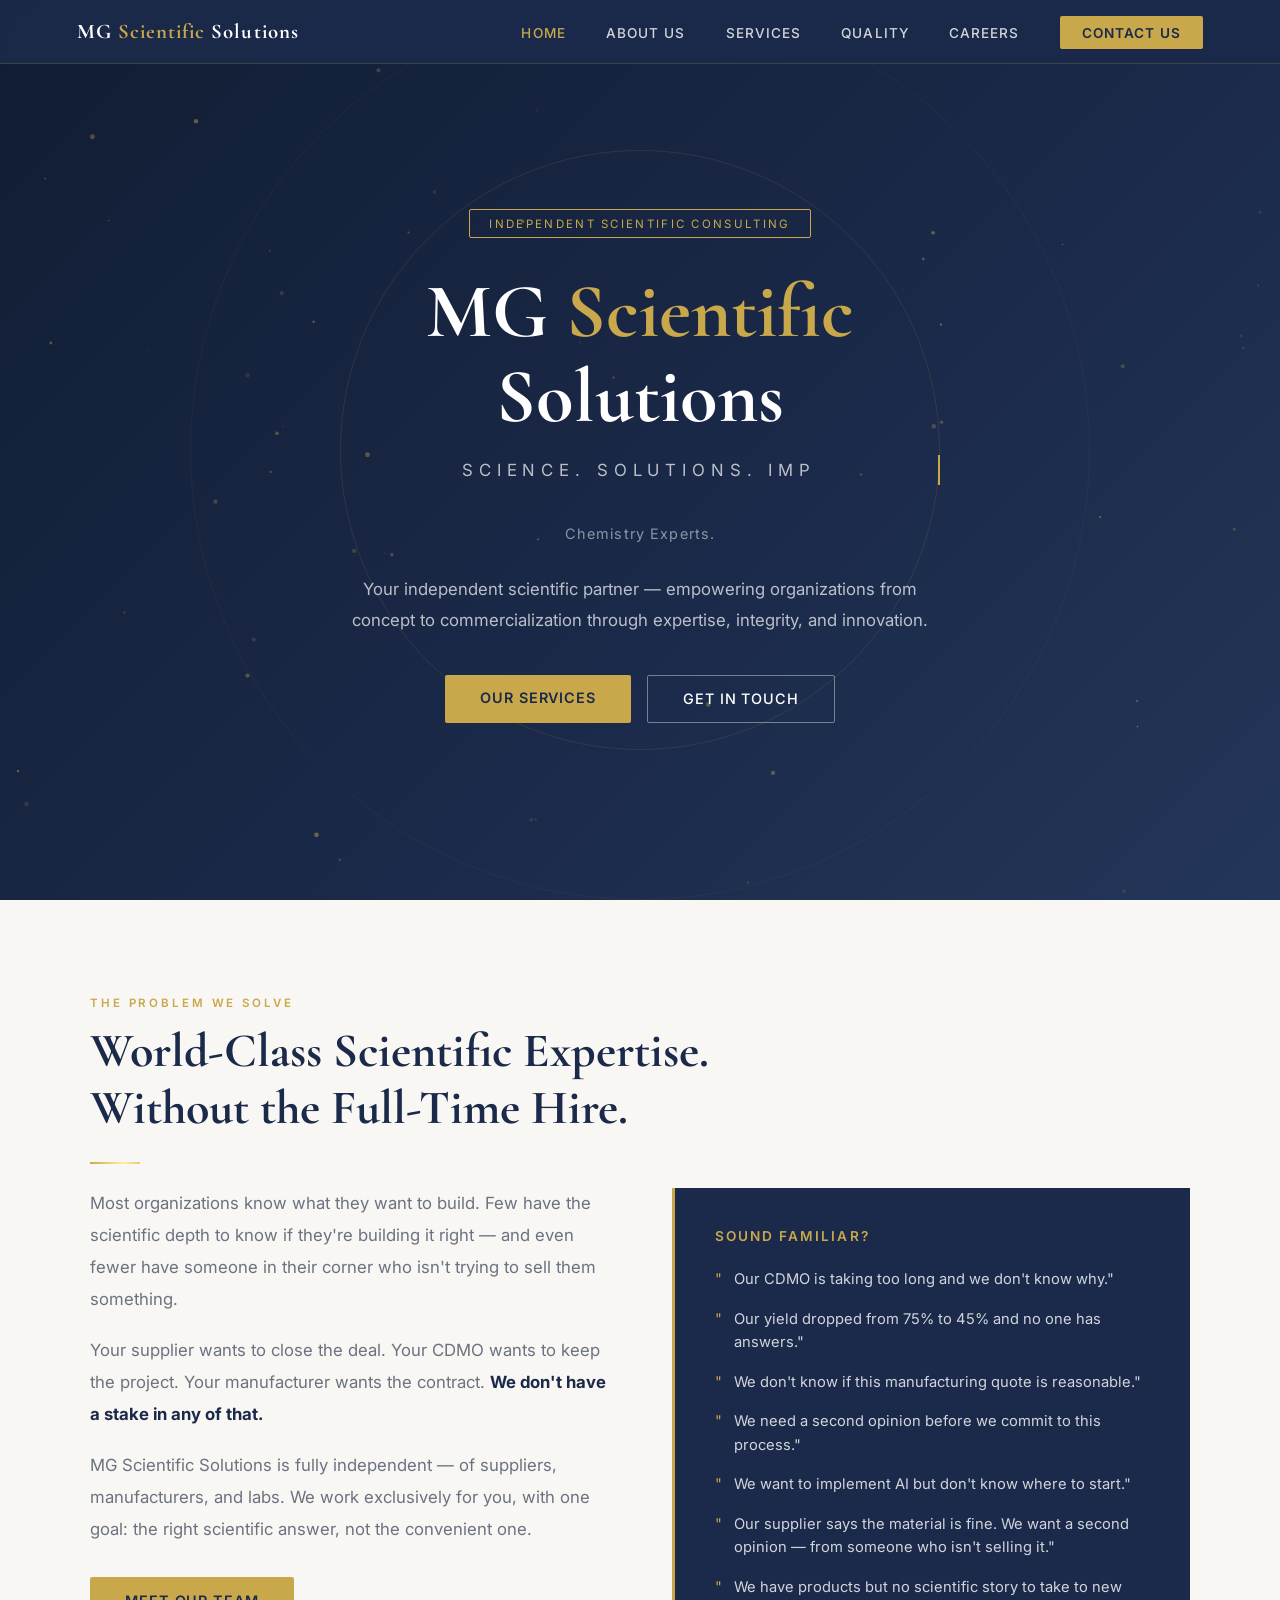
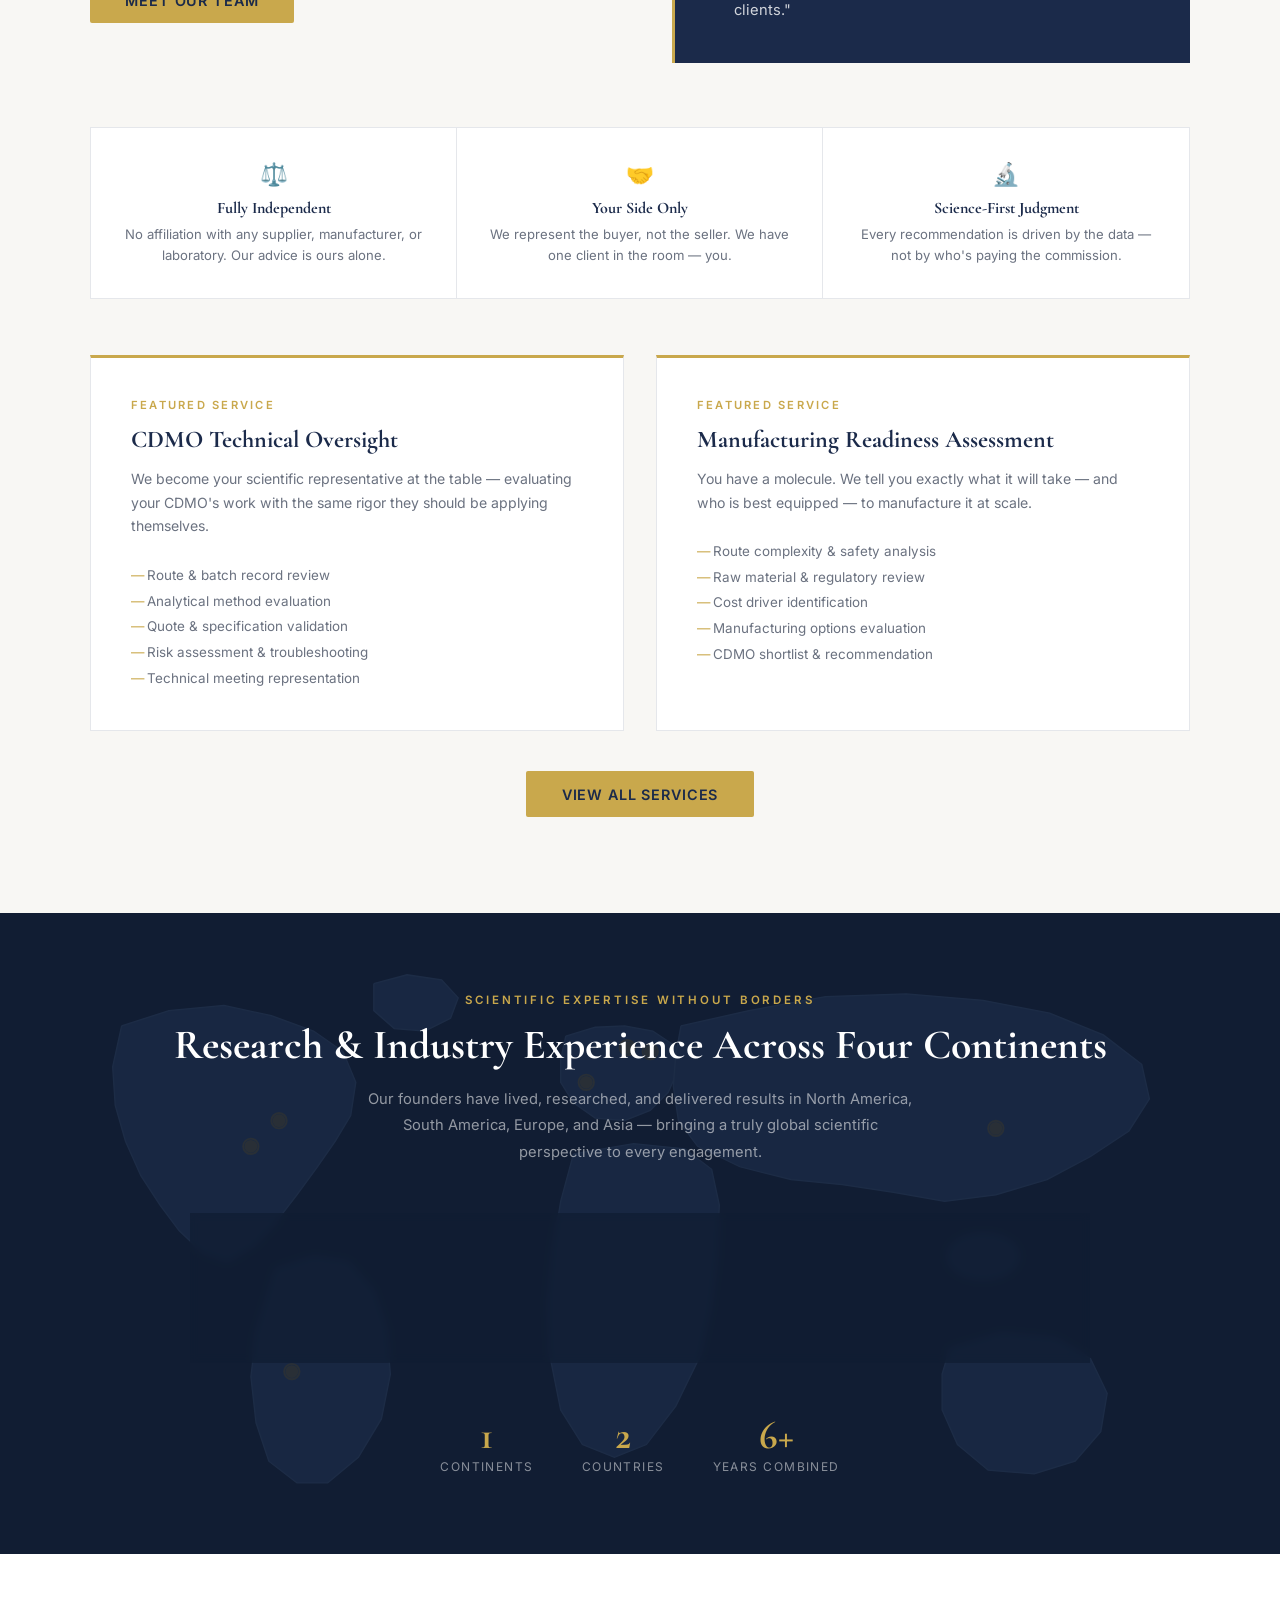
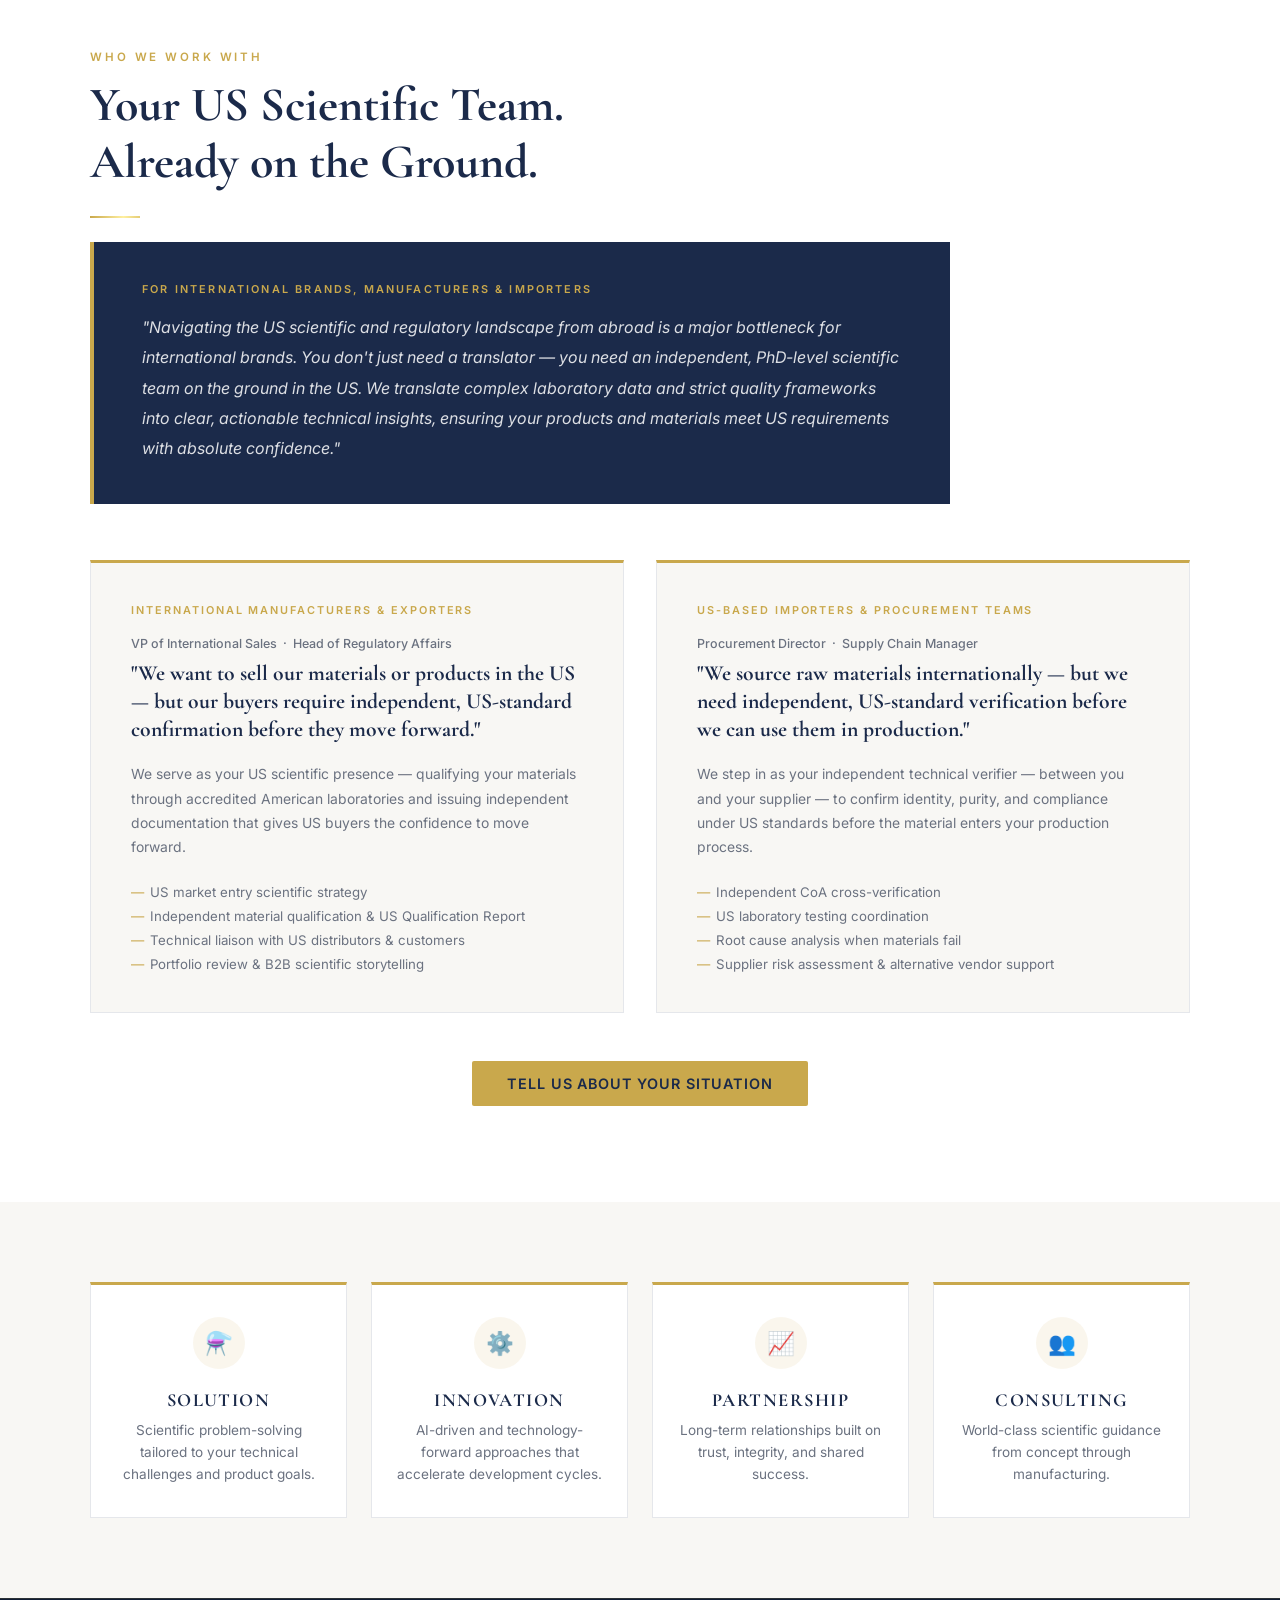
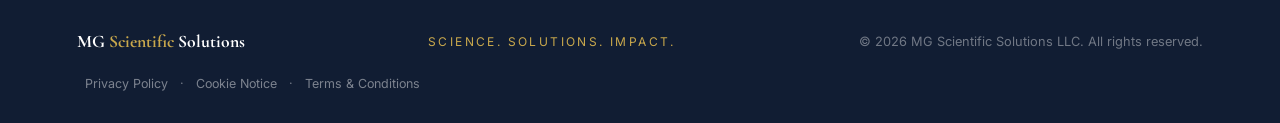
==== commit 5aabbd02: "Symmetrical continent cards: fixed-height flag zone, centered layout" ====
--- a/index.html
+++ b/index.html
@@ -264,24 +264,30 @@
       <p class="fade-up delay-2" style="color:rgba(255,255,255,0.55); font-size:0.92rem; max-width:560px; margin:0 auto 3rem; line-height:1.8;">Our founders have lived, researched, and delivered results in North America, South America, Europe, and Asia — bringing a truly global scientific perspective to every engagement.</p>
 
       <div class="fade-up delay-2" style="display:flex; justify-content:center; flex-wrap:wrap; gap:0; border:1px solid rgba(201,168,76,0.2); max-width:900px; margin:0 auto; background:rgba(17,29,51,0.7); backdrop-filter:blur(4px);">
-        <div style="flex:1; min-width:180px; padding:2rem 1.5rem; border-right:1px solid rgba(201,168,76,0.2);">
-          <div style="margin-bottom:0.75rem;"><img src="https://flagcdn.com/w40/us.png" alt="United States" width="32" height="21" style="border:1px solid rgba(255,255,255,0.15); border-radius:2px;" /></div>
+        <div style="flex:1; min-width:180px; padding:2rem 1.5rem; border-right:1px solid rgba(201,168,76,0.2); display:flex; flex-direction:column; align-items:center; text-align:center;">
+          <div style="height:48px; display:flex; align-items:center; justify-content:center; margin-bottom:0.9rem;">
+            <img src="https://flagcdn.com/w40/us.png" alt="United States" width="40" height="27" style="border:1px solid rgba(255,255,255,0.15); border-radius:2px;" />
+          </div>
           <div style="font-family:'Cormorant Garamond',serif; font-size:1.1rem; font-weight:700; color:var(--white);">North America</div>
         </div>
-        <div style="flex:1; min-width:180px; padding:2rem 1.5rem; border-right:1px solid rgba(201,168,76,0.2);">
-          <div style="margin-bottom:0.75rem;"><img src="https://flagcdn.com/w40/cl.png" alt="Chile" width="32" height="21" style="border:1px solid rgba(255,255,255,0.15); border-radius:2px;" /></div>
+        <div style="flex:1; min-width:180px; padding:2rem 1.5rem; border-right:1px solid rgba(201,168,76,0.2); display:flex; flex-direction:column; align-items:center; text-align:center;">
+          <div style="height:48px; display:flex; align-items:center; justify-content:center; margin-bottom:0.9rem;">
+            <img src="https://flagcdn.com/w40/cl.png" alt="Chile" width="40" height="27" style="border:1px solid rgba(255,255,255,0.15); border-radius:2px;" />
+          </div>
           <div style="font-family:'Cormorant Garamond',serif; font-size:1.1rem; font-weight:700; color:var(--white);">South America</div>
         </div>
-        <div style="flex:1; min-width:180px; padding:2rem 1.5rem; border-right:1px solid rgba(201,168,76,0.2);">
-          <div style="margin-bottom:0.75rem; display:flex; gap:6px; align-items:center;">
-            <img src="https://flagcdn.com/w40/se.png" alt="Sweden" width="32" height="21" style="border:1px solid rgba(255,255,255,0.15); border-radius:2px;" />
-            <img src="https://flagcdn.com/w40/fr.png" alt="France" width="32" height="21" style="border:1px solid rgba(255,255,255,0.15); border-radius:2px;" />
-            <img src="https://flagcdn.com/w40/pl.png" alt="Poland" width="32" height="21" style="border:1px solid rgba(255,255,255,0.15); border-radius:2px;" />
+        <div style="flex:1; min-width:180px; padding:2rem 1.5rem; border-right:1px solid rgba(201,168,76,0.2); display:flex; flex-direction:column; align-items:center; text-align:center;">
+          <div style="height:48px; display:flex; align-items:center; justify-content:center; gap:5px; margin-bottom:0.9rem;">
+            <img src="https://flagcdn.com/w40/se.png" alt="Sweden" width="26" height="17" style="border:1px solid rgba(255,255,255,0.15); border-radius:2px;" />
+            <img src="https://flagcdn.com/w40/fr.png" alt="France" width="26" height="17" style="border:1px solid rgba(255,255,255,0.15); border-radius:2px;" />
+            <img src="https://flagcdn.com/w40/pl.png" alt="Poland" width="26" height="17" style="border:1px solid rgba(255,255,255,0.15); border-radius:2px;" />
           </div>
           <div style="font-family:'Cormorant Garamond',serif; font-size:1.1rem; font-weight:700; color:var(--white);">Europe</div>
         </div>
-        <div style="flex:1; min-width:180px; padding:2rem 1.5rem;">
-          <div style="margin-bottom:0.75rem;"><img src="https://flagcdn.com/w40/kr.png" alt="South Korea" width="32" height="21" style="border:1px solid rgba(255,255,255,0.15); border-radius:2px;" /></div>
+        <div style="flex:1; min-width:180px; padding:2rem 1.5rem; display:flex; flex-direction:column; align-items:center; text-align:center;">
+          <div style="height:48px; display:flex; align-items:center; justify-content:center; margin-bottom:0.9rem;">
+            <img src="https://flagcdn.com/w40/kr.png" alt="South Korea" width="40" height="27" style="border:1px solid rgba(255,255,255,0.15); border-radius:2px;" />
+          </div>
           <div style="font-family:'Cormorant Garamond',serif; font-size:1.1rem; font-weight:700; color:var(--white);">Asia</div>
         </div>
       </div>
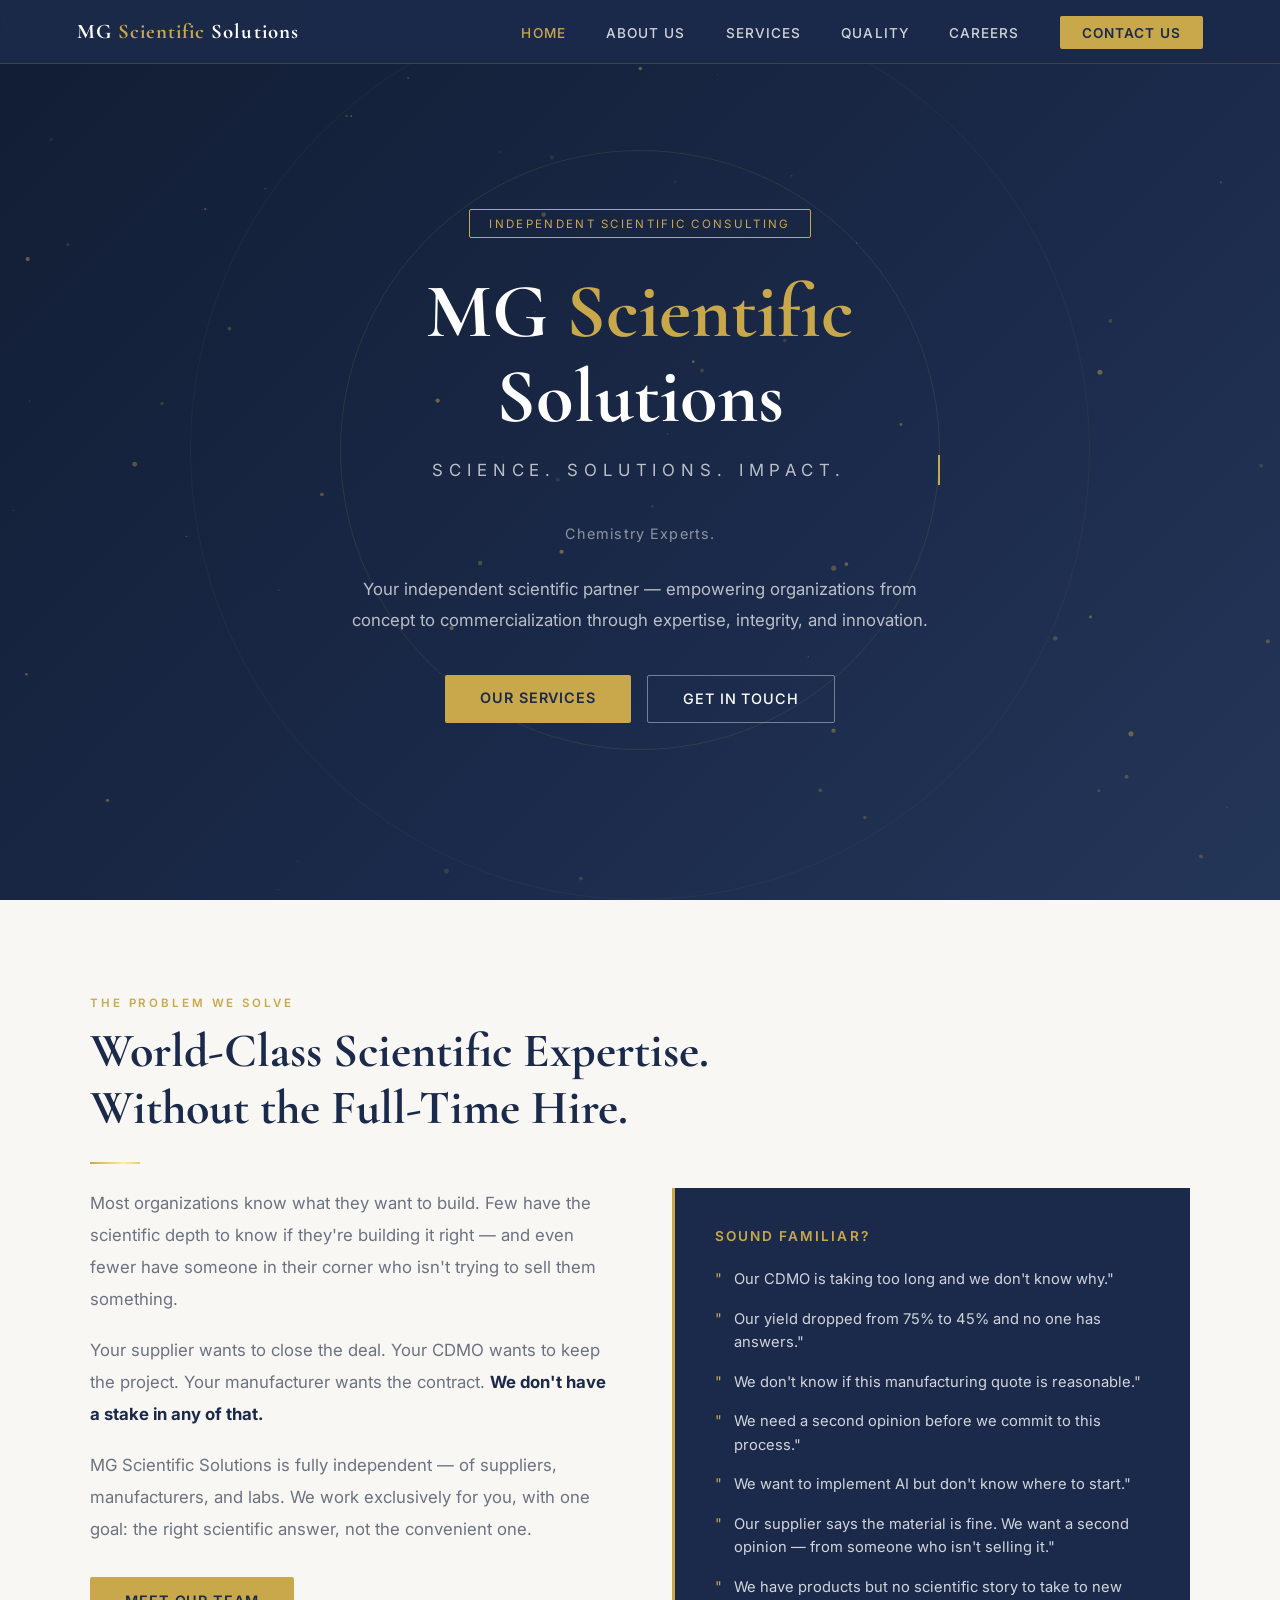
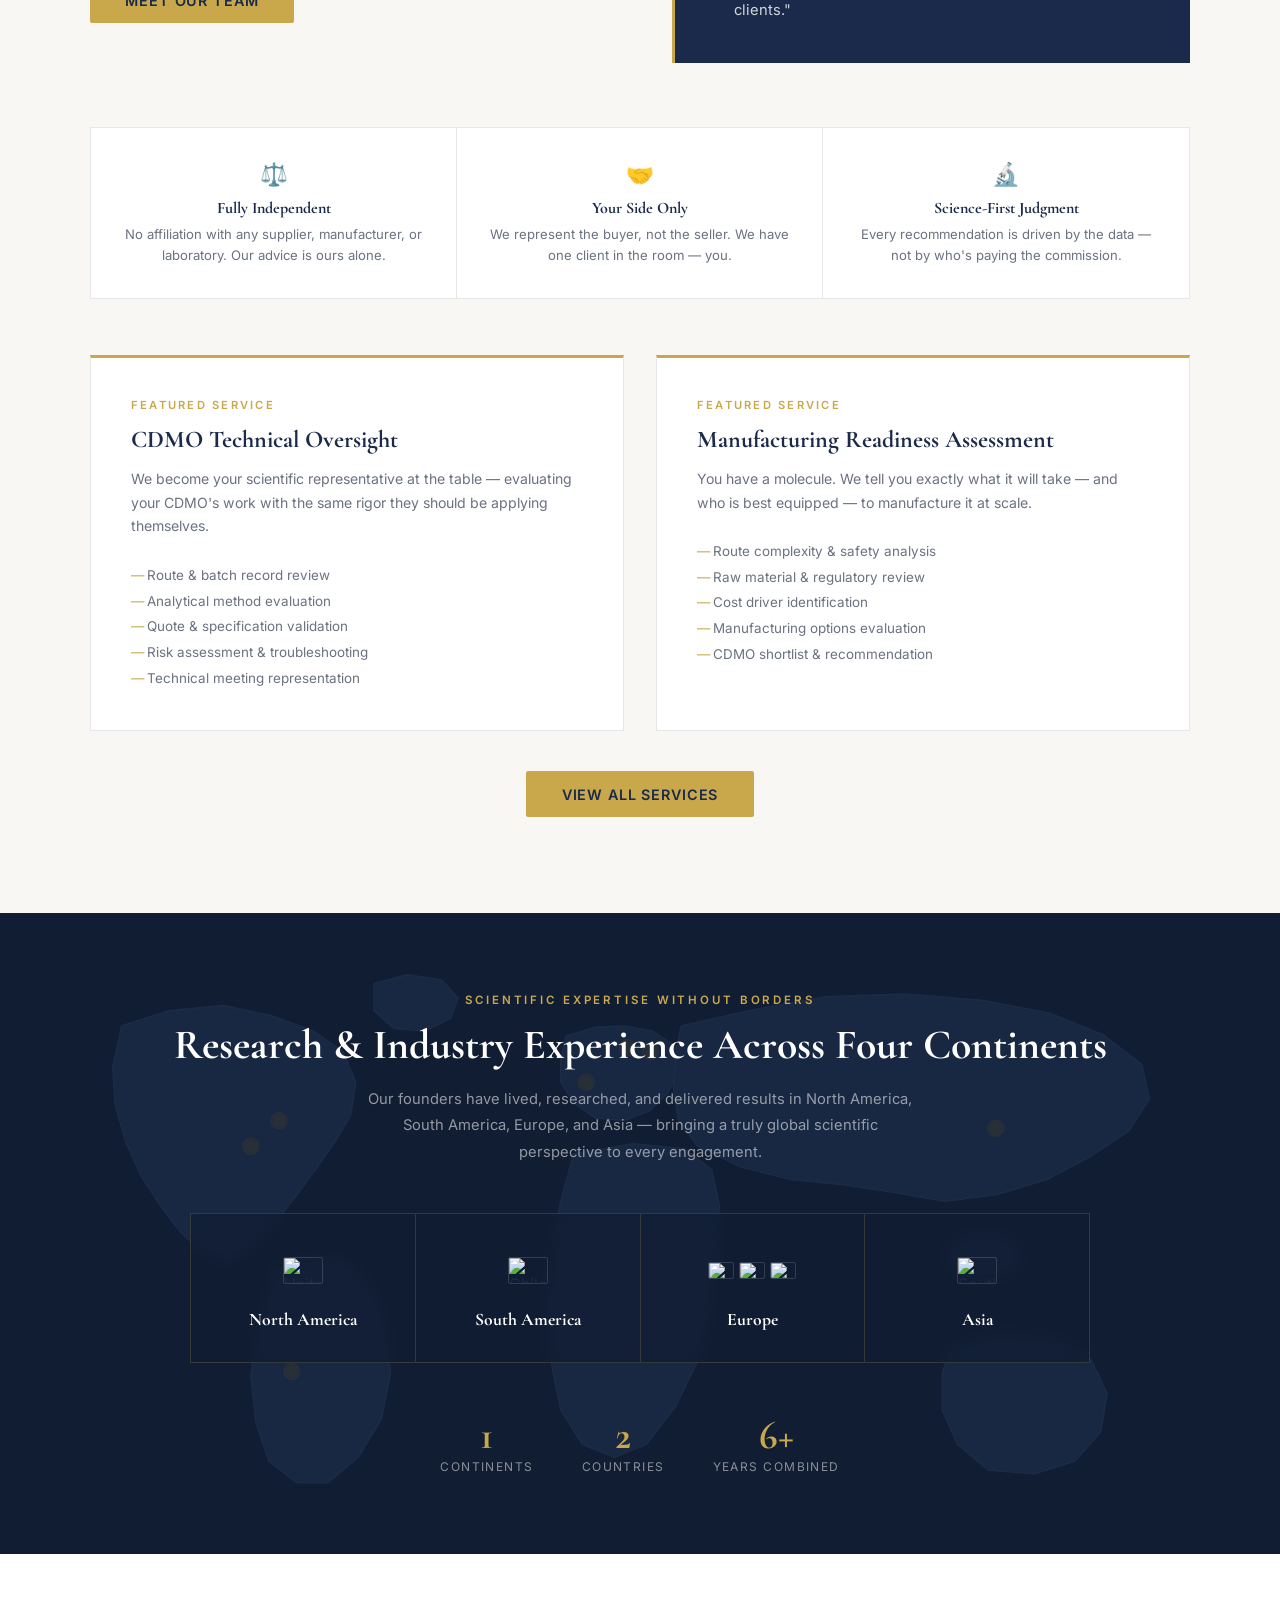
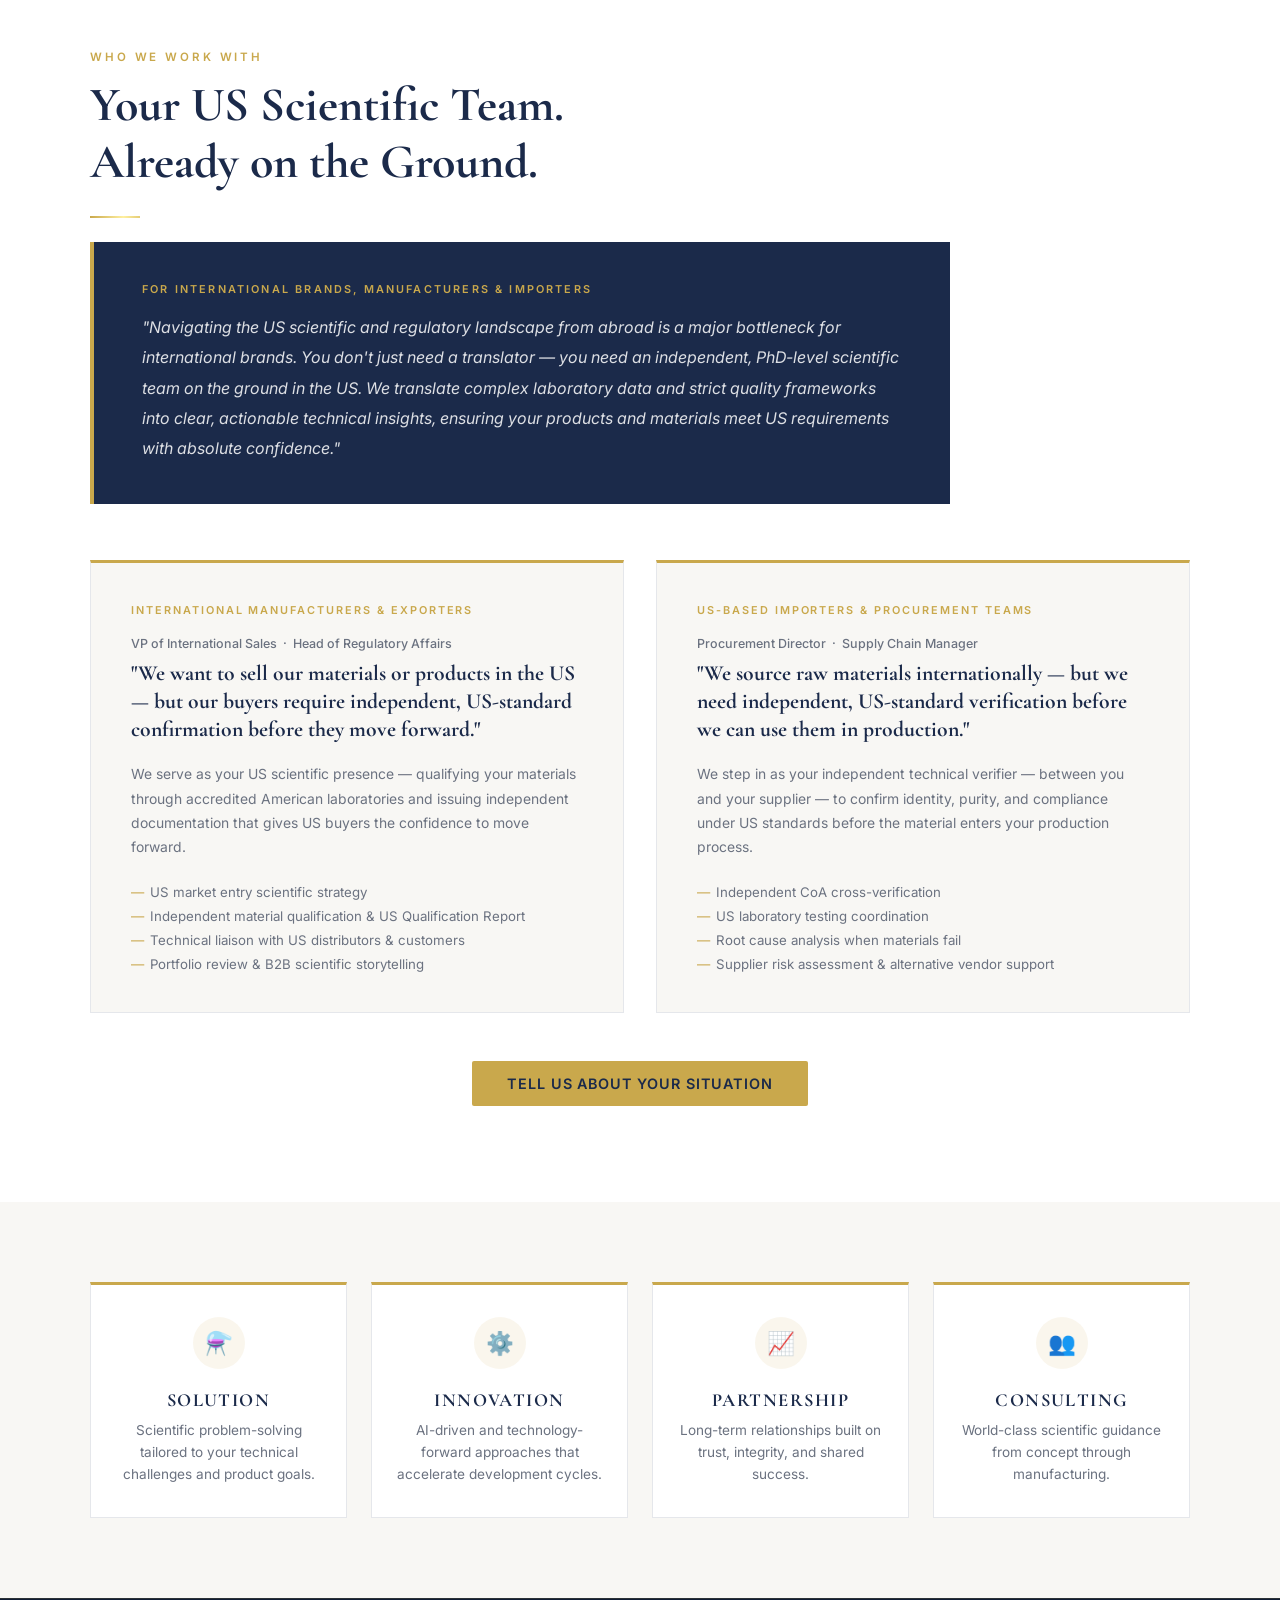
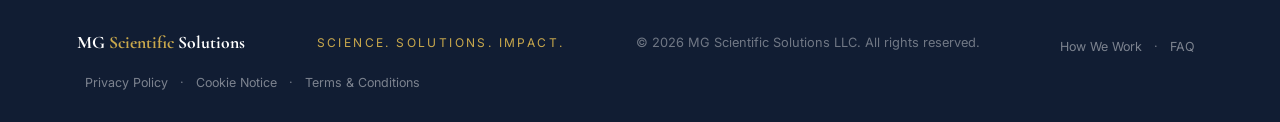
==== commit 3fb4e67d: "SEO metadata sweep, FAQ page, How We Work page, sitemap, robots.txt, llms.txt, footer links" ====
--- a/index.html
+++ b/index.html
@@ -1,4 +1,4 @@
-<!DOCTYPE html>
+﻿<!DOCTYPE html>
 <html lang="en">
 <head>
   <meta charset="UTF-8" />
@@ -365,6 +365,10 @@
     <p class="footer-tagline">Science. Solutions. Impact.</p>
     <p>&copy; 2026 MG Scientific Solutions LLC. All rights reserved.</p>
     <p style="margin-top:0.5rem; font-size:0.78rem;">
+      <a href="how-we-work.html" style="color:rgba(255,255,255,0.45); text-decoration:none; margin:0 0.5rem;">How We Work</a> ·
+      <a href="faq.html" style="color:rgba(255,255,255,0.45); text-decoration:none; margin:0 0.5rem;">FAQ</a>
+    </p>
+    <p style="margin-top:0.3rem; font-size:0.78rem;">
       <a href="privacy.html" style="color:rgba(255,255,255,0.45); text-decoration:none; margin:0 0.5rem;">Privacy Policy</a> ·
       <a href="cookies.html" style="color:rgba(255,255,255,0.45); text-decoration:none; margin:0 0.5rem;">Cookie Notice</a> ·
       <a href="terms.html" style="color:rgba(255,255,255,0.45); text-decoration:none; margin:0 0.5rem;">Terms &amp; Conditions</a>
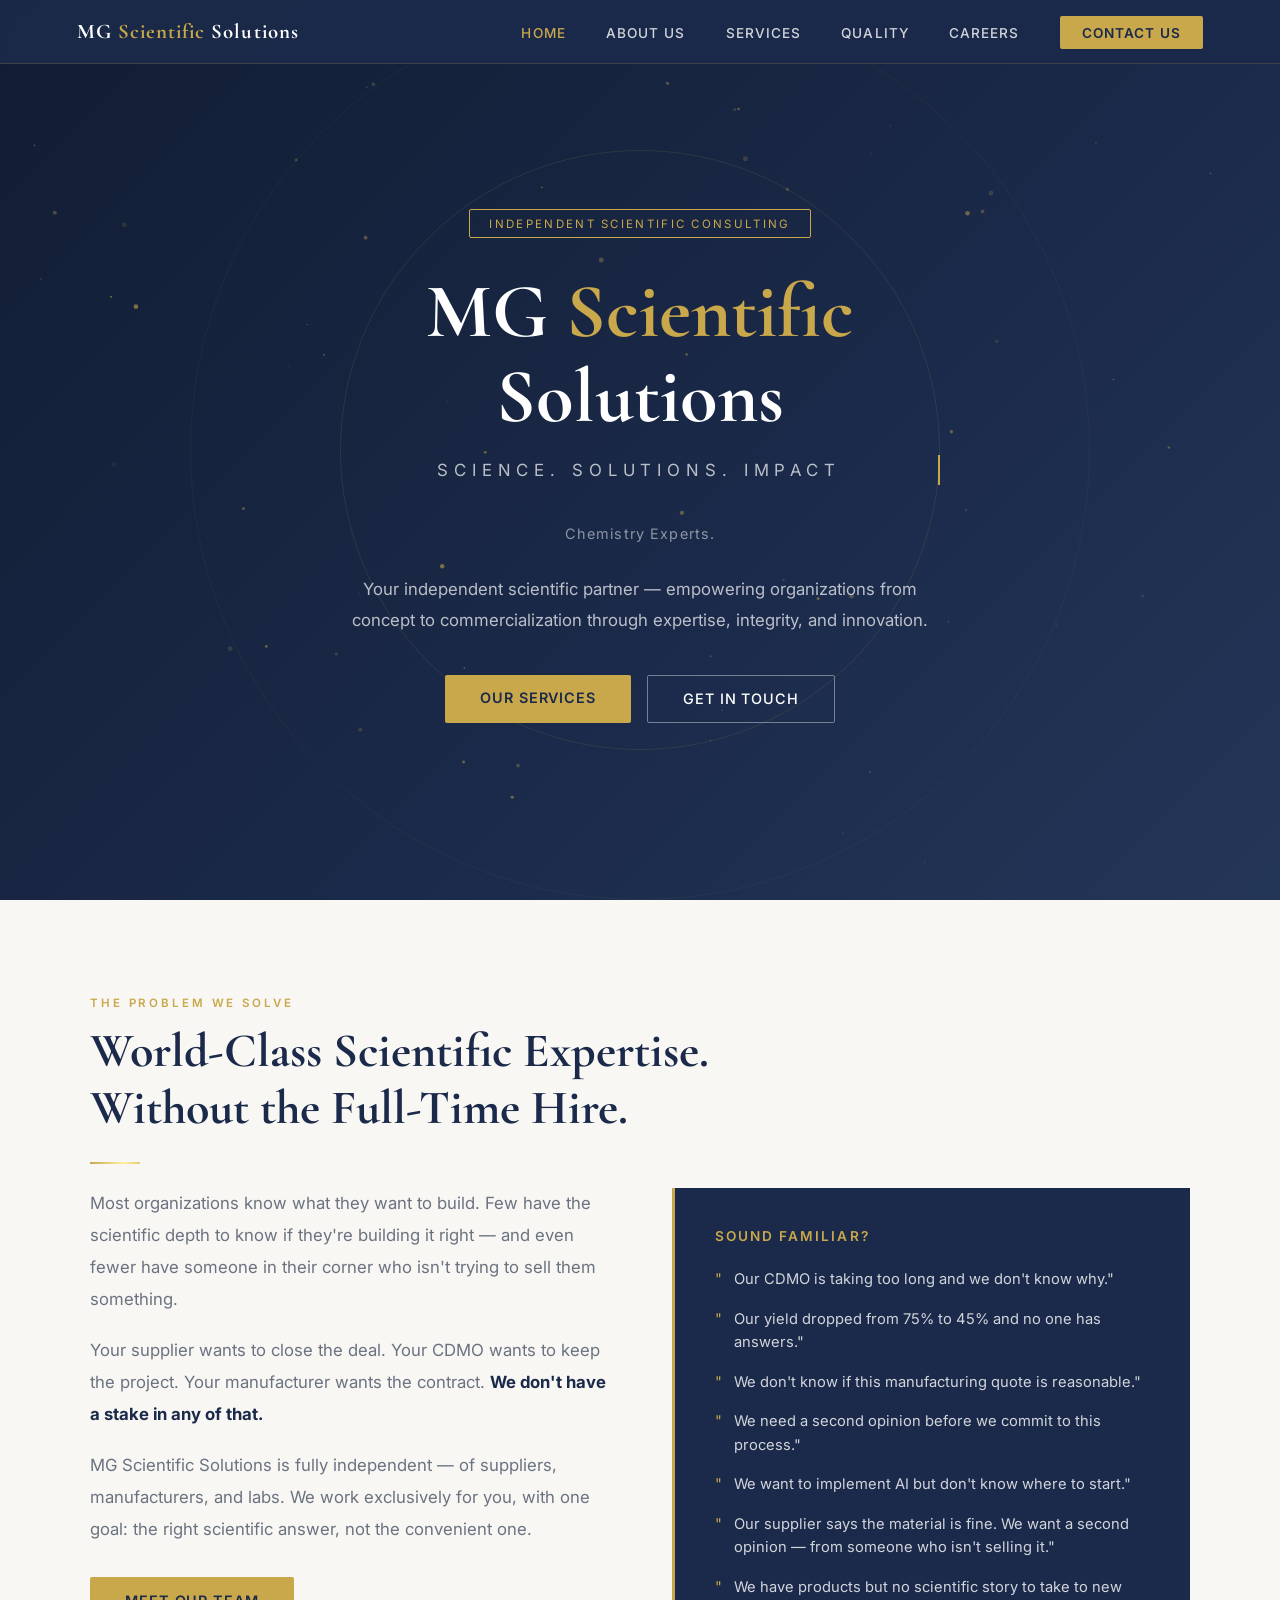
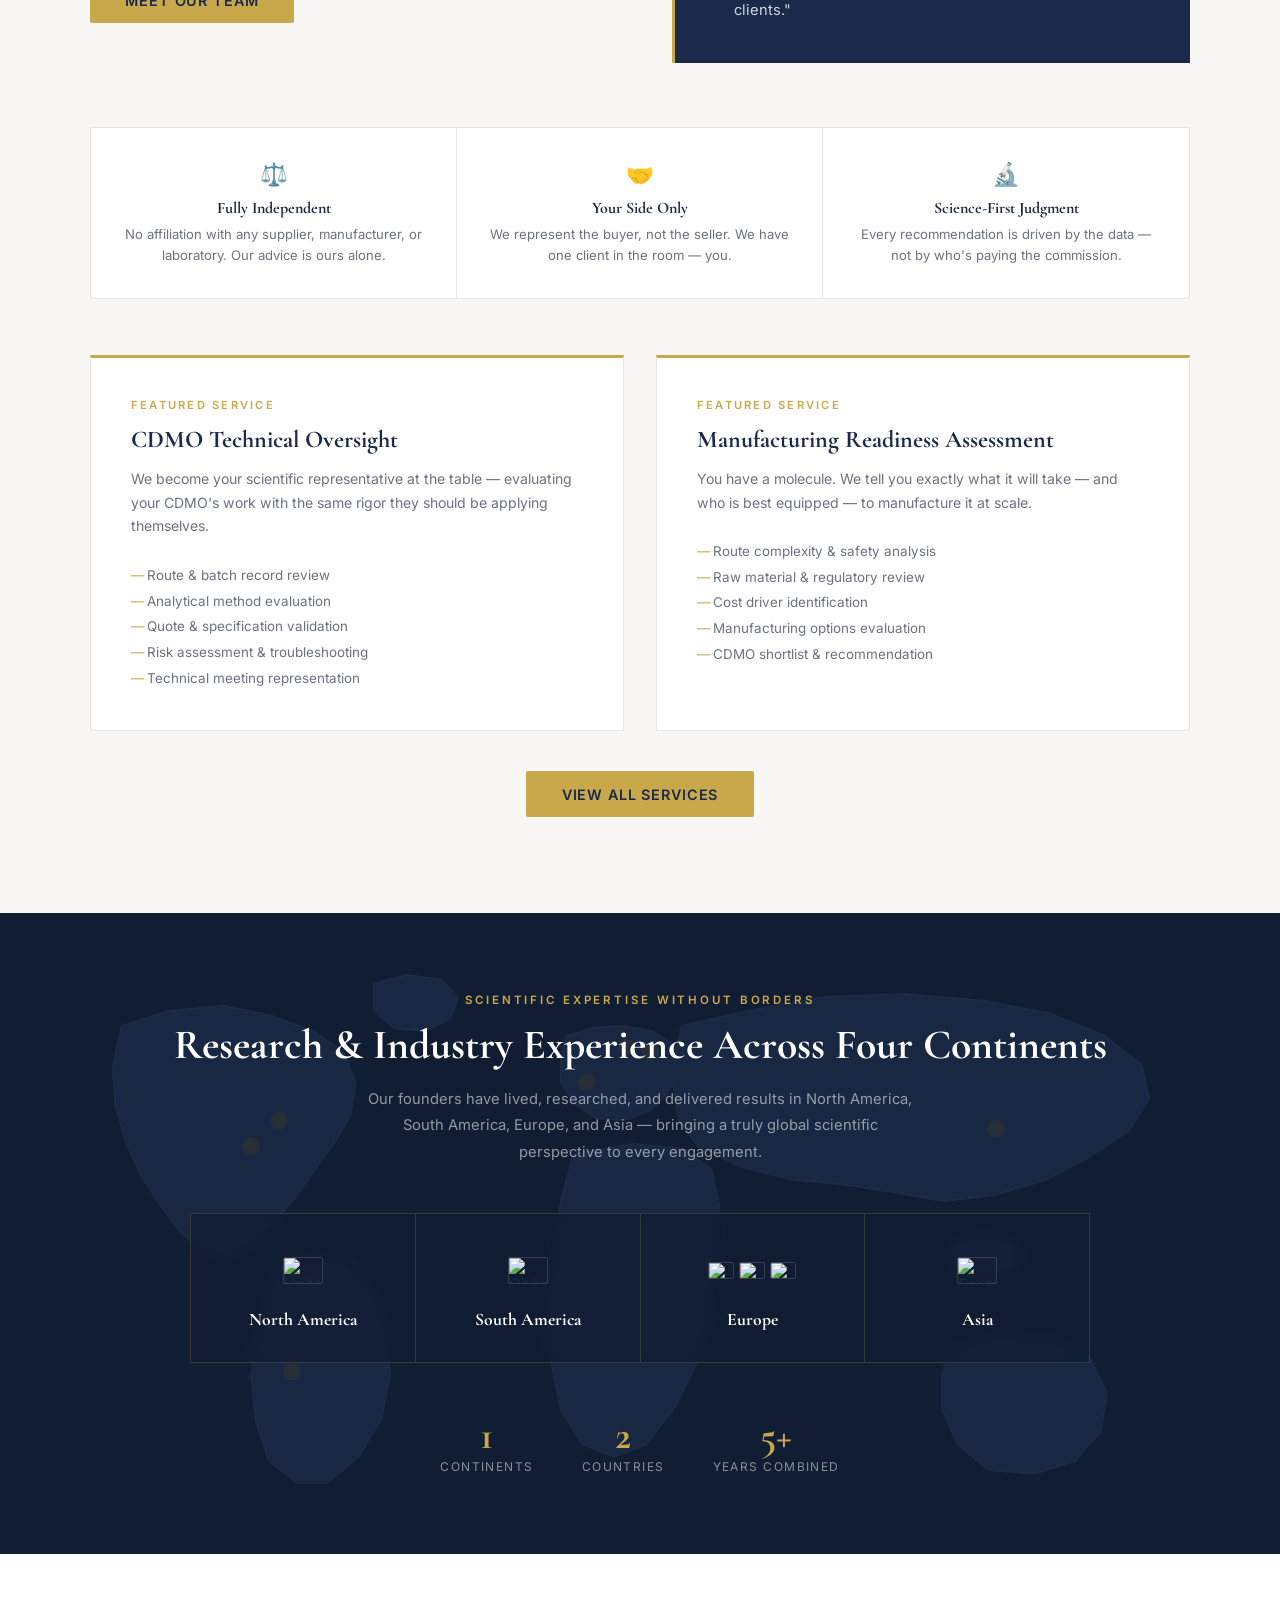
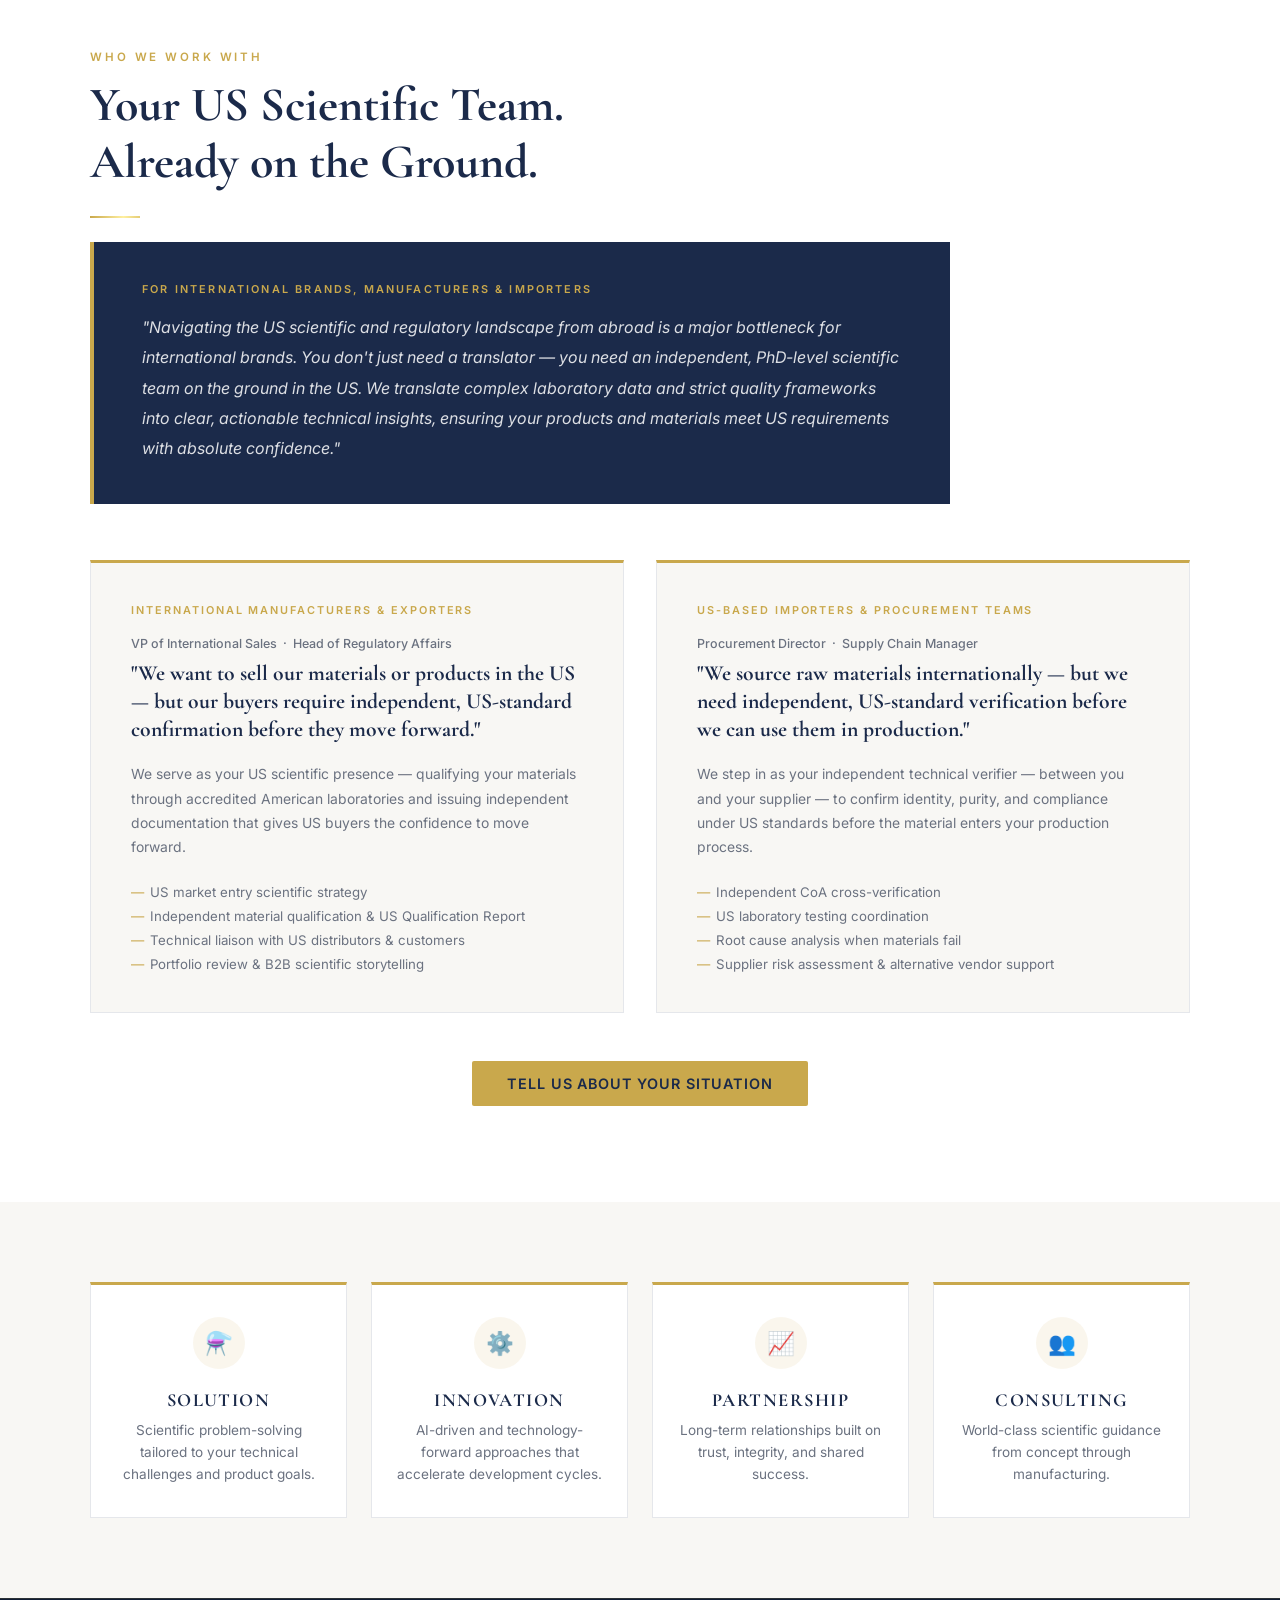
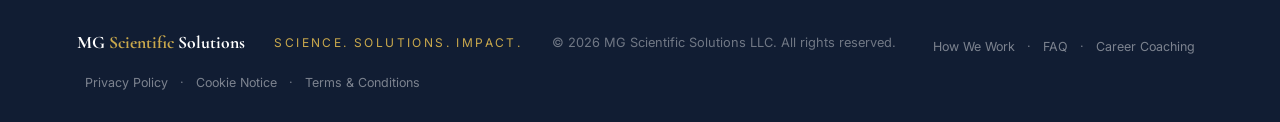
==== commit 29ede652: "Add Career Coaching page, update footer links and sitemap" ====
--- a/index.html
+++ b/index.html
@@ -366,7 +366,8 @@
     <p>&copy; 2026 MG Scientific Solutions LLC. All rights reserved.</p>
     <p style="margin-top:0.5rem; font-size:0.78rem;">
       <a href="how-we-work.html" style="color:rgba(255,255,255,0.45); text-decoration:none; margin:0 0.5rem;">How We Work</a> ·
-      <a href="faq.html" style="color:rgba(255,255,255,0.45); text-decoration:none; margin:0 0.5rem;">FAQ</a>
+      <a href="faq.html" style="color:rgba(255,255,255,0.45); text-decoration:none; margin:0 0.5rem;">FAQ</a> ·
+      <a href="coaching.html" style="color:rgba(255,255,255,0.45); text-decoration:none; margin:0 0.5rem;">Career Coaching</a>
     </p>
     <p style="margin-top:0.3rem; font-size:0.78rem;">
       <a href="privacy.html" style="color:rgba(255,255,255,0.45); text-decoration:none; margin:0 0.5rem;">Privacy Policy</a> ·
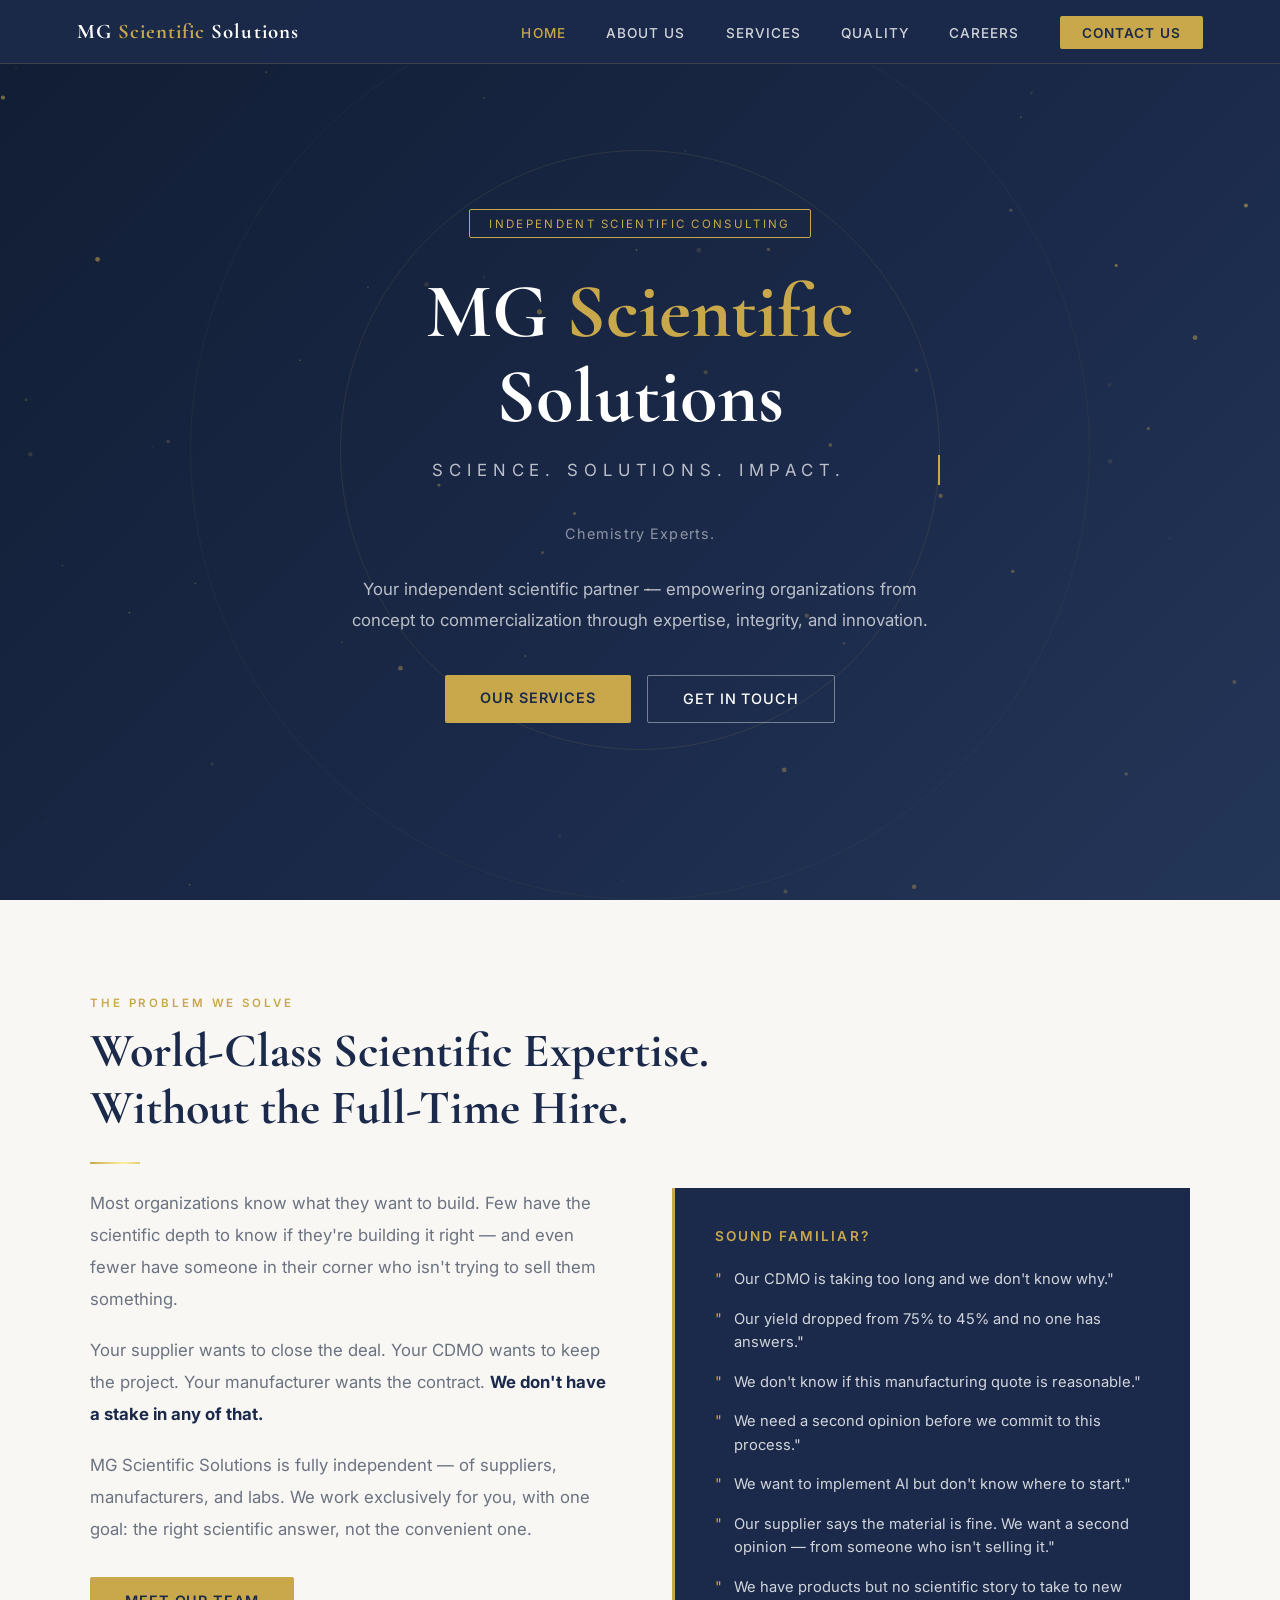
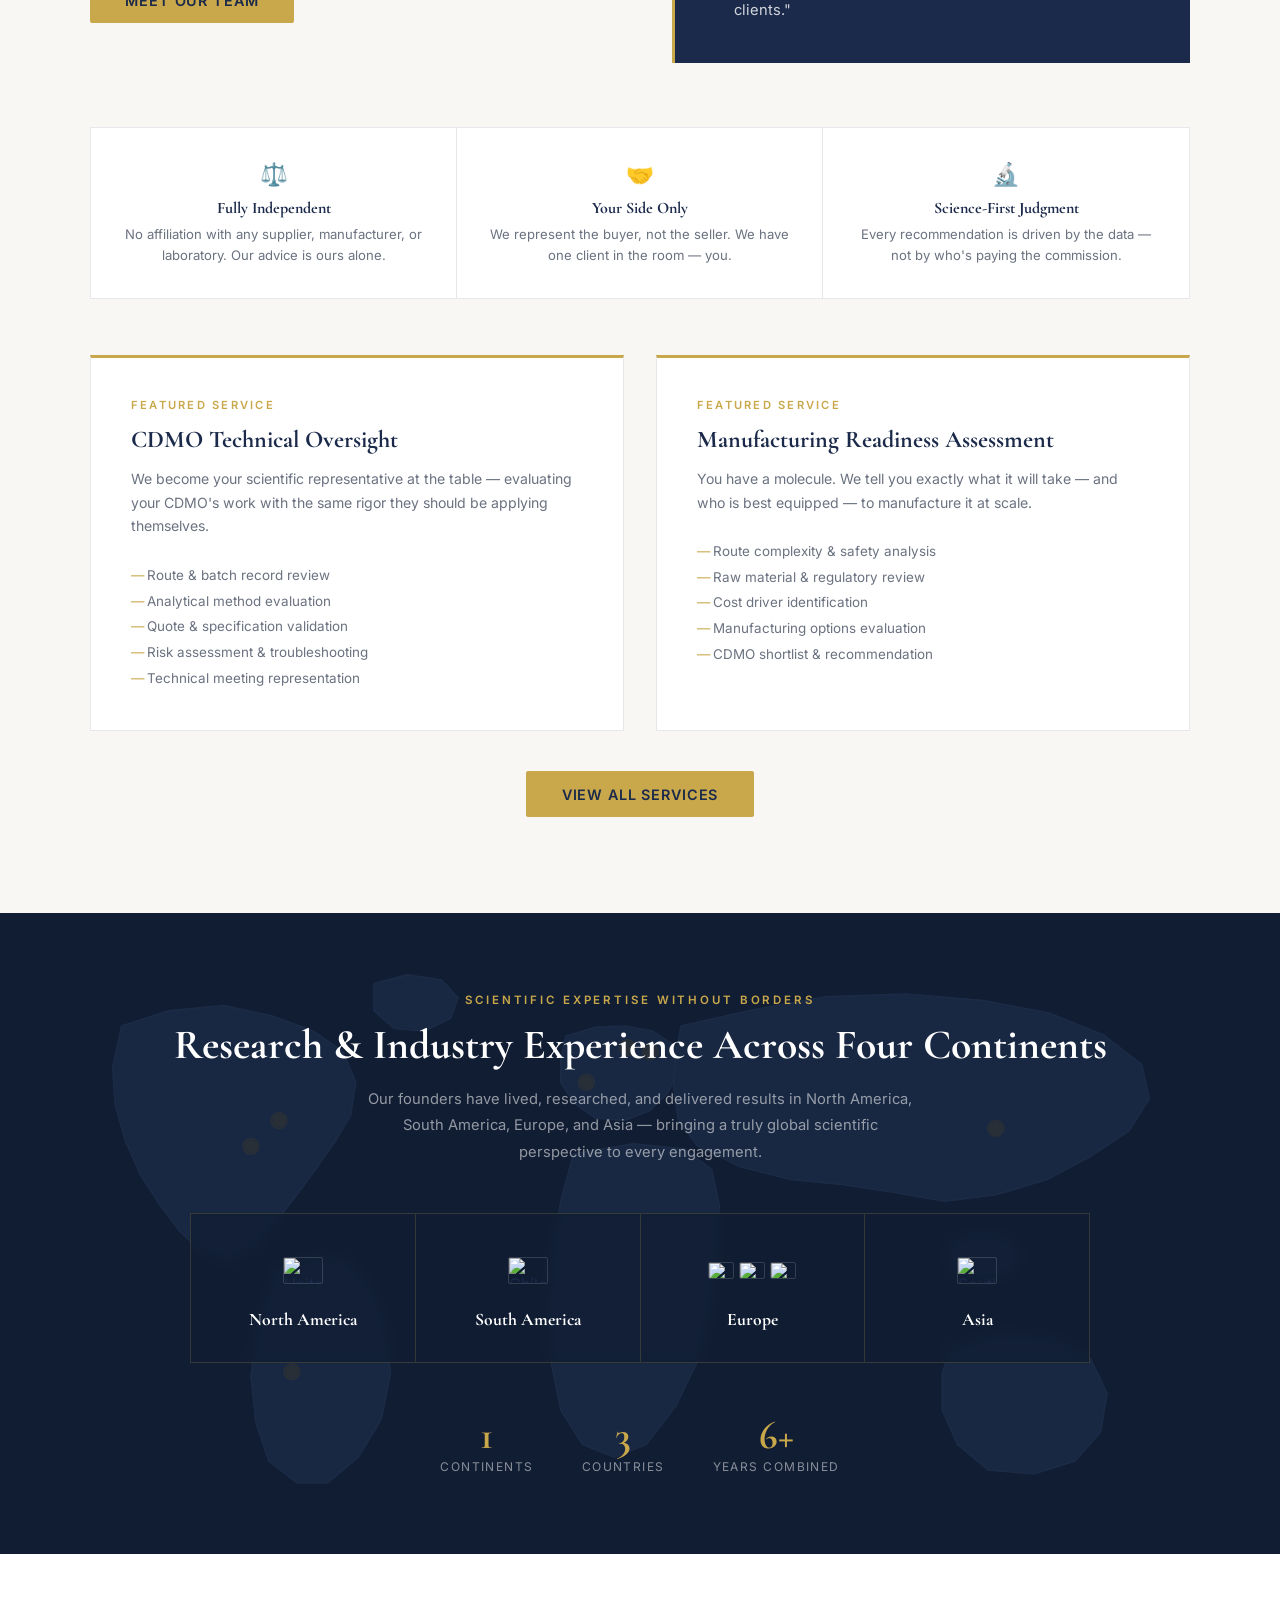
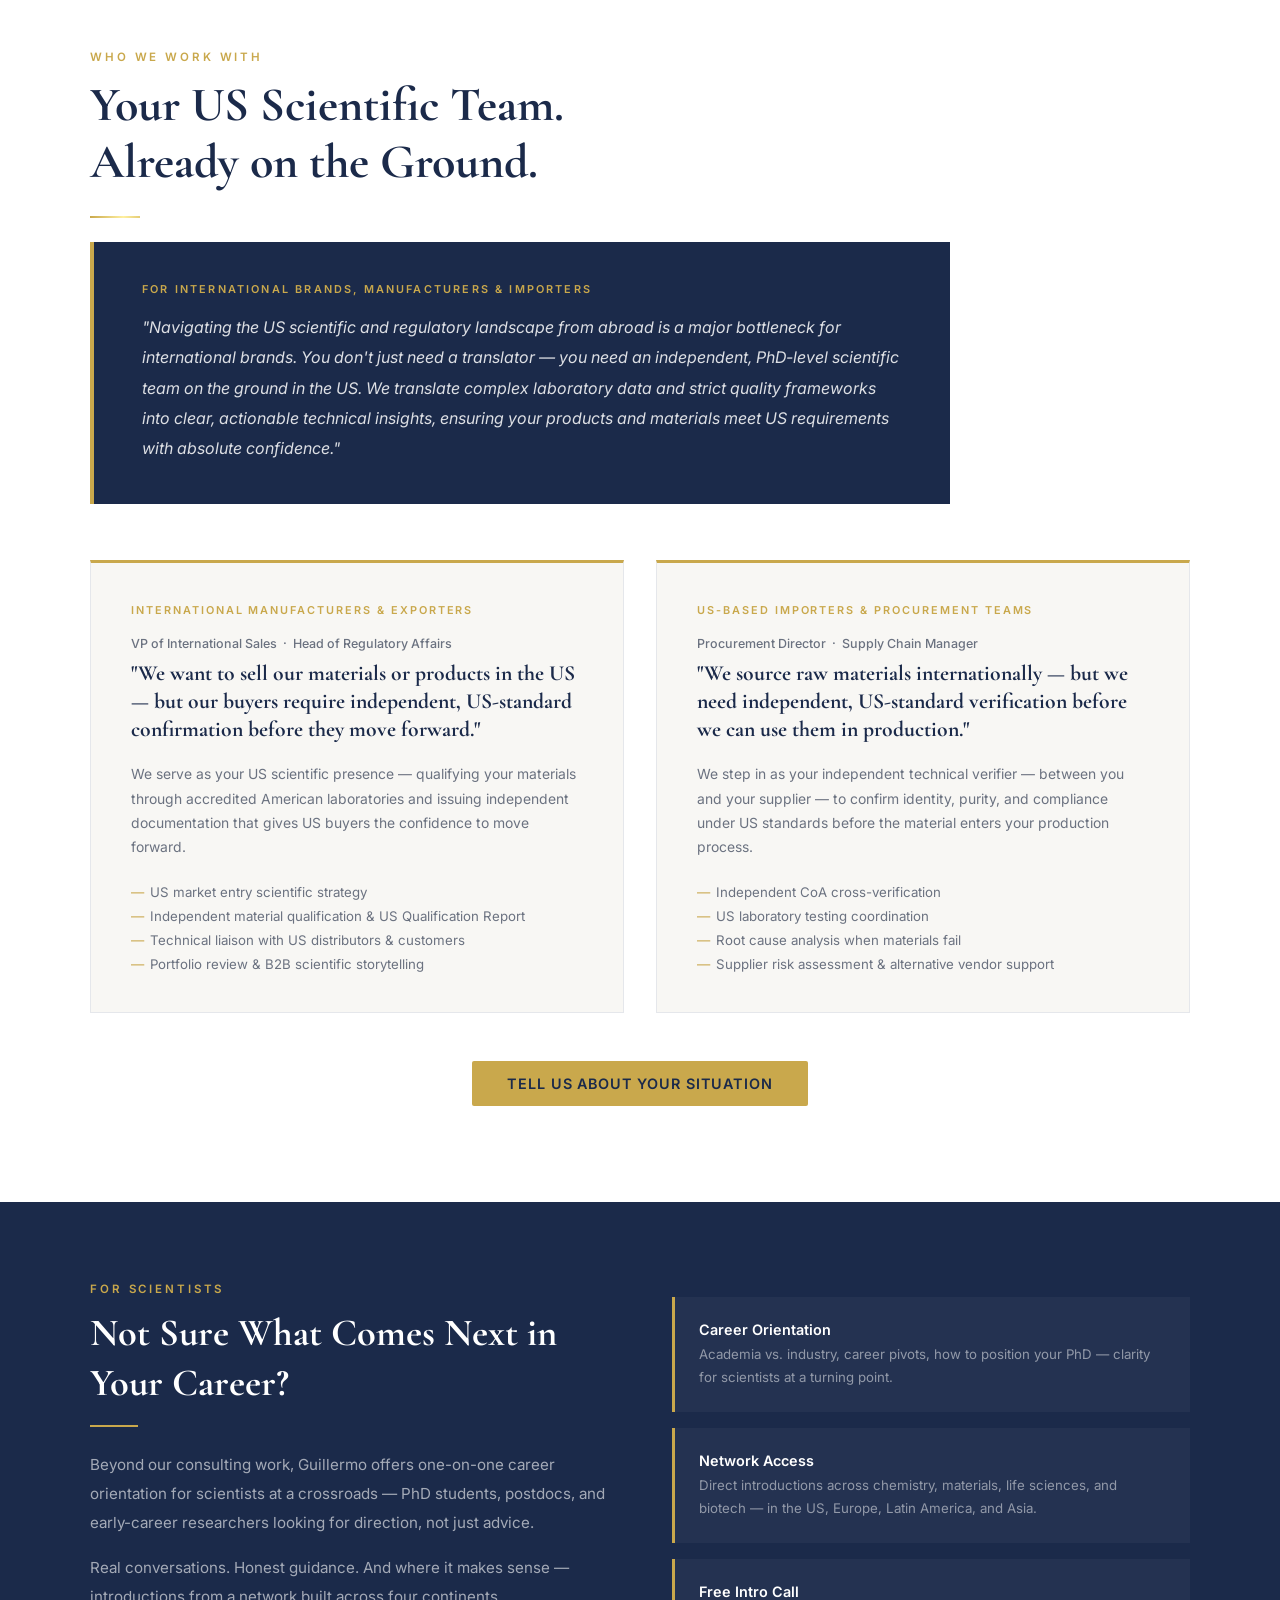
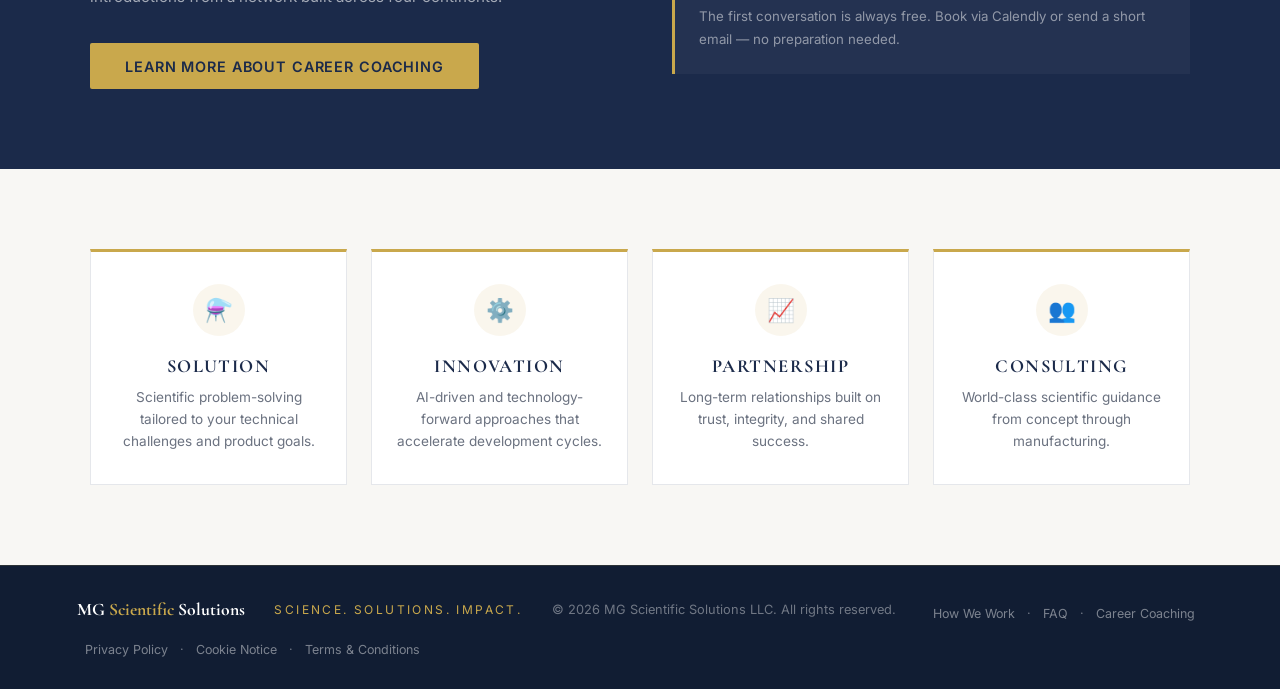
==== commit 249dd04b: "Add career coaching teaser section to homepage" ====
--- a/index.html
+++ b/index.html
@@ -350,6 +350,40 @@
     </div>
   </section>
 
+  <!-- CAREER COACHING TEASER -->
+  <section style="background:var(--navy); padding:5rem 6%;">
+    <div style="max-width:1100px; margin:0 auto; display:grid; grid-template-columns:1fr 1fr; gap:4rem; align-items:center;" class="coaching-teaser-grid">
+      <div class="fade-up">
+        <div class="section-label" style="color:var(--gold);">For Scientists</div>
+        <h2 style="font-family:'Cormorant Garamond',serif; font-size:clamp(1.6rem,3vw,2.4rem); font-weight:700; color:var(--white); line-height:1.3; margin-bottom:1rem;">Not Sure What Comes Next in Your Career?</h2>
+        <div style="width:48px; height:2px; background:var(--gold); margin-bottom:1.5rem;"></div>
+        <p style="color:rgba(255,255,255,0.6); font-size:0.95rem; line-height:1.9; margin-bottom:1rem;">Beyond our consulting work, Guillermo offers one-on-one career orientation for scientists at a crossroads — PhD students, postdocs, and early-career researchers looking for direction, not just advice.</p>
+        <p style="color:rgba(255,255,255,0.6); font-size:0.95rem; line-height:1.9; margin-bottom:2rem;">Real conversations. Honest guidance. And where it makes sense — introductions from a network built across four continents.</p>
+        <a href="coaching.html" class="btn-primary">Learn More About Career Coaching</a>
+      </div>
+      <div class="fade-up delay-2" style="display:flex; flex-direction:column; gap:1rem;">
+        <div style="display:flex; gap:1.2rem; align-items:flex-start; padding:1.5rem; background:rgba(255,255,255,0.04); border-left:3px solid var(--gold);">
+          <div>
+            <div style="font-weight:600; color:var(--white); font-size:0.9rem; margin-bottom:0.3rem;">Career Orientation</div>
+            <p style="font-size:0.83rem; color:rgba(255,255,255,0.5); line-height:1.7;">Academia vs. industry, career pivots, how to position your PhD — clarity for scientists at a turning point.</p>
+          </div>
+        </div>
+        <div style="display:flex; gap:1.2rem; align-items:flex-start; padding:1.5rem; background:rgba(255,255,255,0.04); border-left:3px solid var(--gold);">
+          <div>
+            <div style="font-weight:600; color:var(--white); font-size:0.9rem; margin-bottom:0.3rem;">Network Access</div>
+            <p style="font-size:0.83rem; color:rgba(255,255,255,0.5); line-height:1.7;">Direct introductions across chemistry, materials, life sciences, and biotech — in the US, Europe, Latin America, and Asia.</p>
+          </div>
+        </div>
+        <div style="display:flex; gap:1.2rem; align-items:flex-start; padding:1.5rem; background:rgba(255,255,255,0.04); border-left:3px solid var(--gold);">
+          <div>
+            <div style="font-weight:600; color:var(--white); font-size:0.9rem; margin-bottom:0.3rem;">Free Intro Call</div>
+            <p style="font-size:0.83rem; color:rgba(255,255,255,0.5); line-height:1.7;">The first conversation is always free. Book via Calendly or send a short email — no preparation needed.</p>
+          </div>
+        </div>
+      </div>
+    </div>
+  </section>
+
   <!-- PILLARS -->
   <section style="background:var(--off-white); padding:5rem 6%;">
     <div class="pillars-grid">
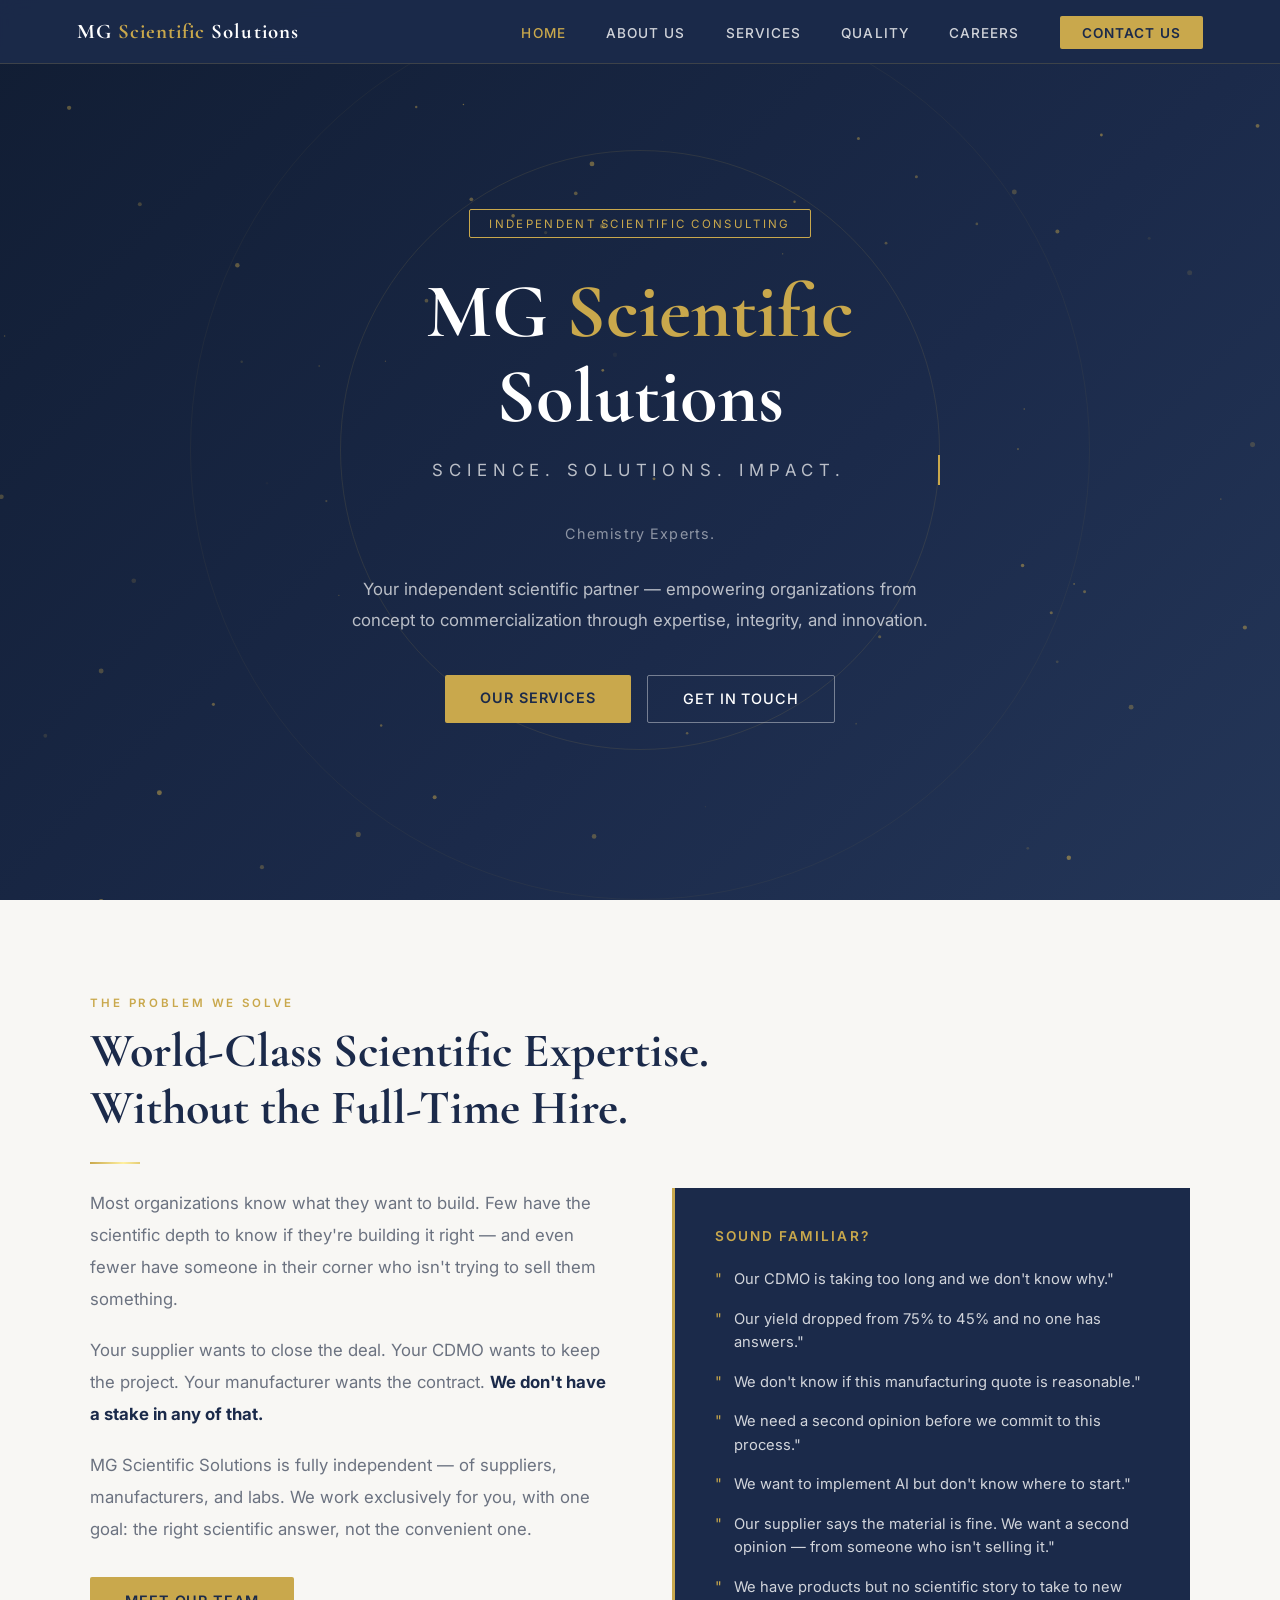
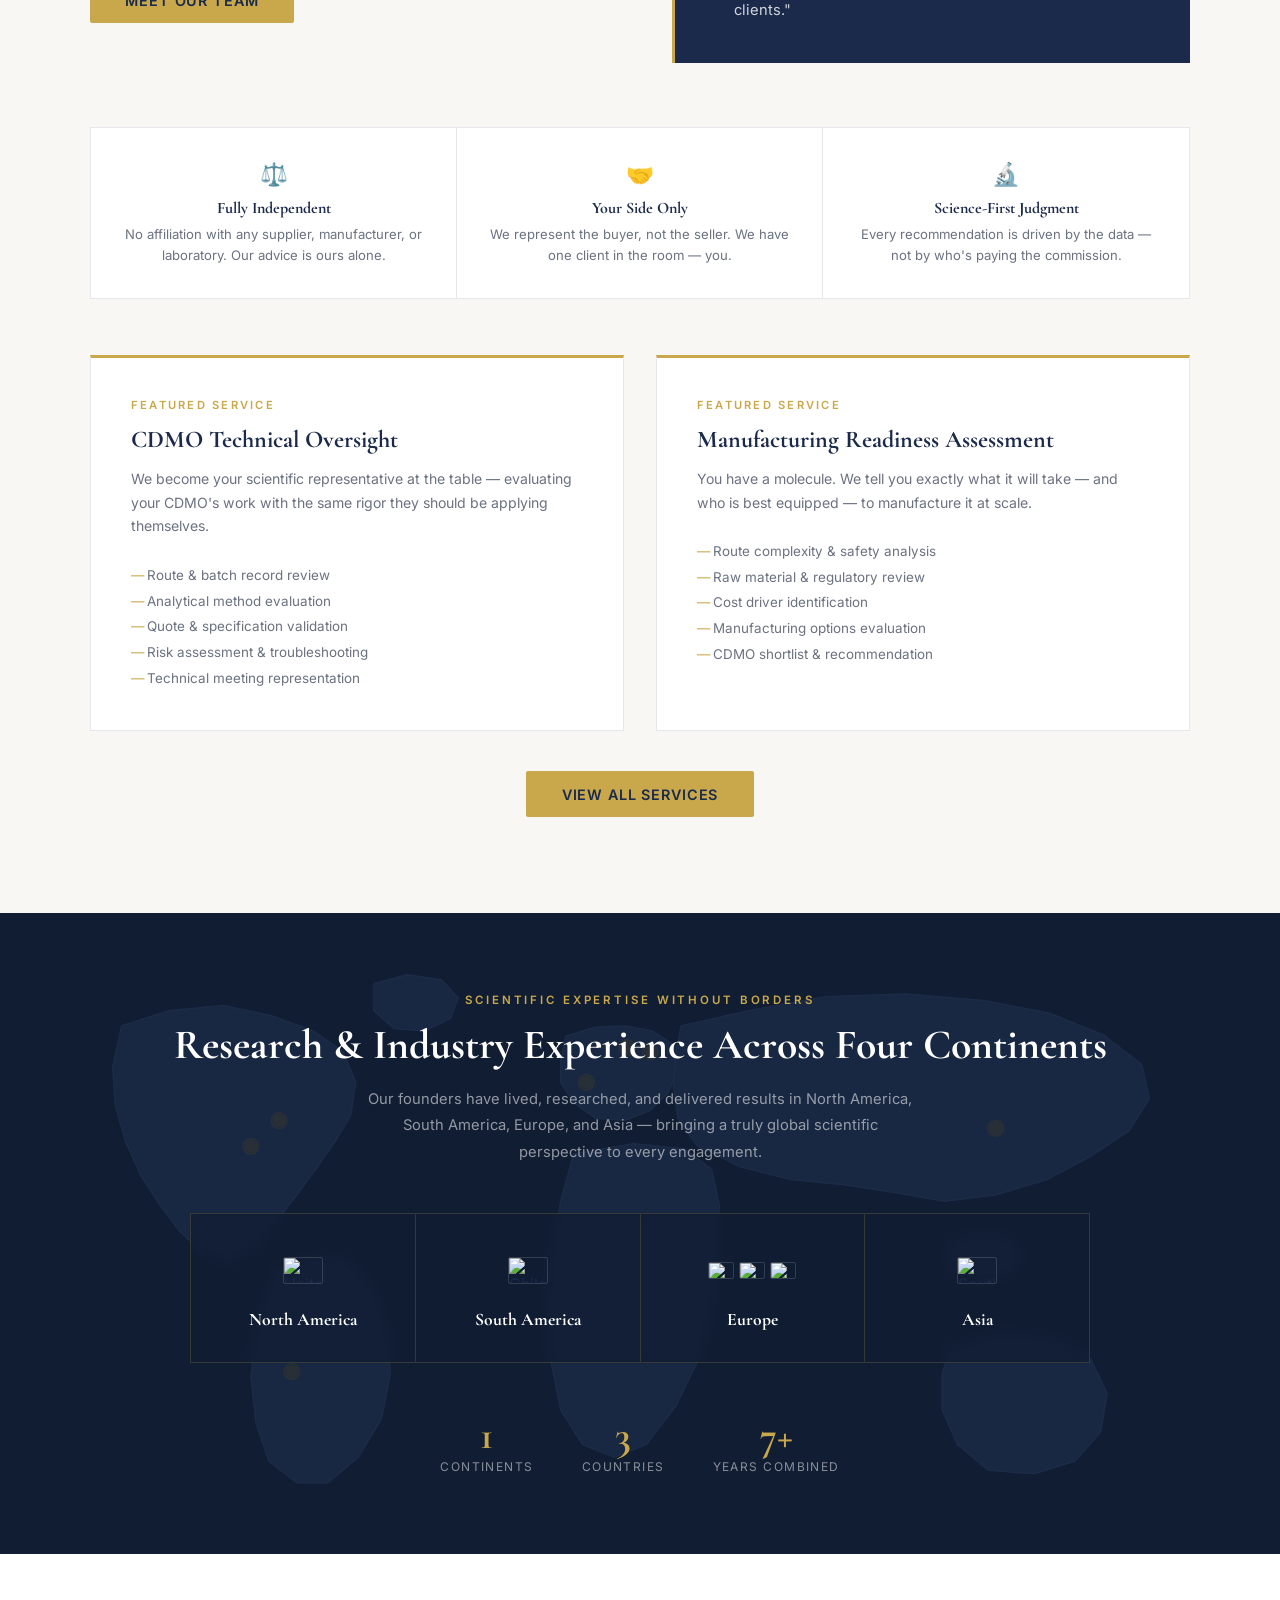
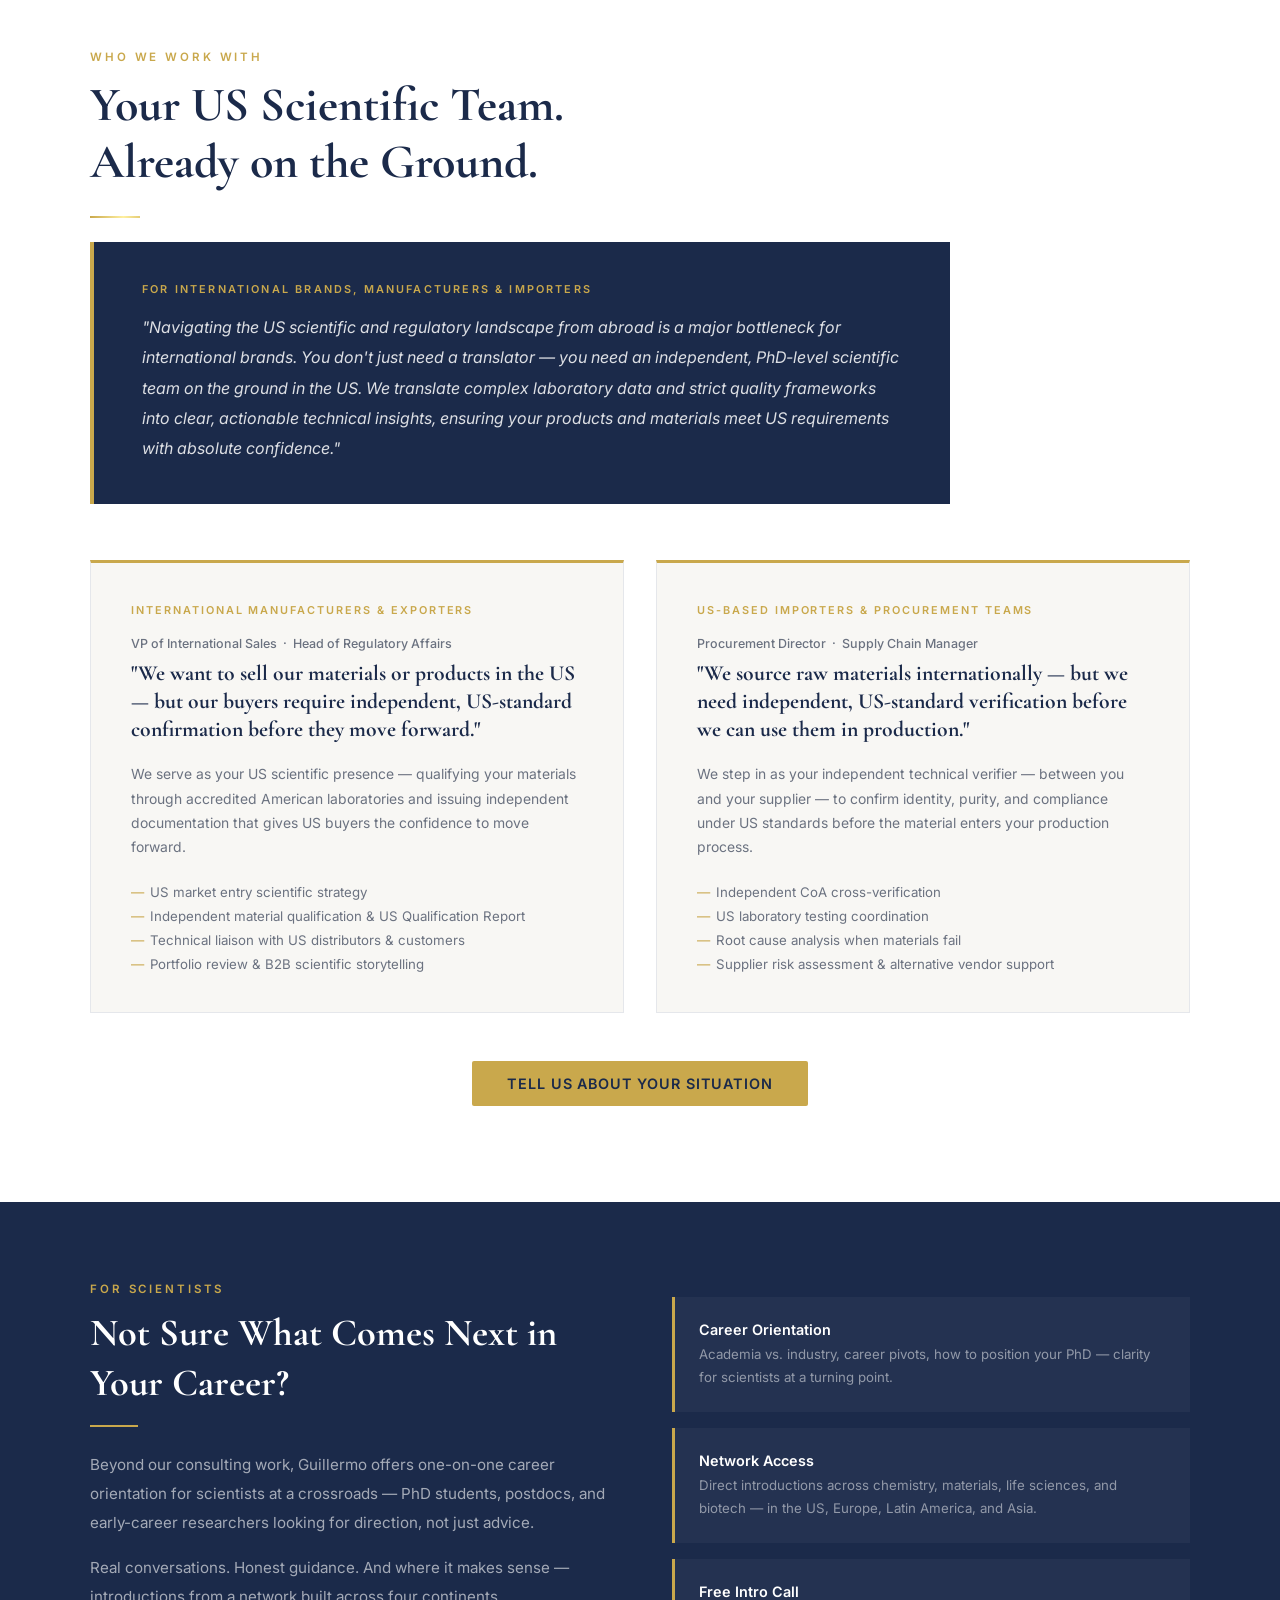
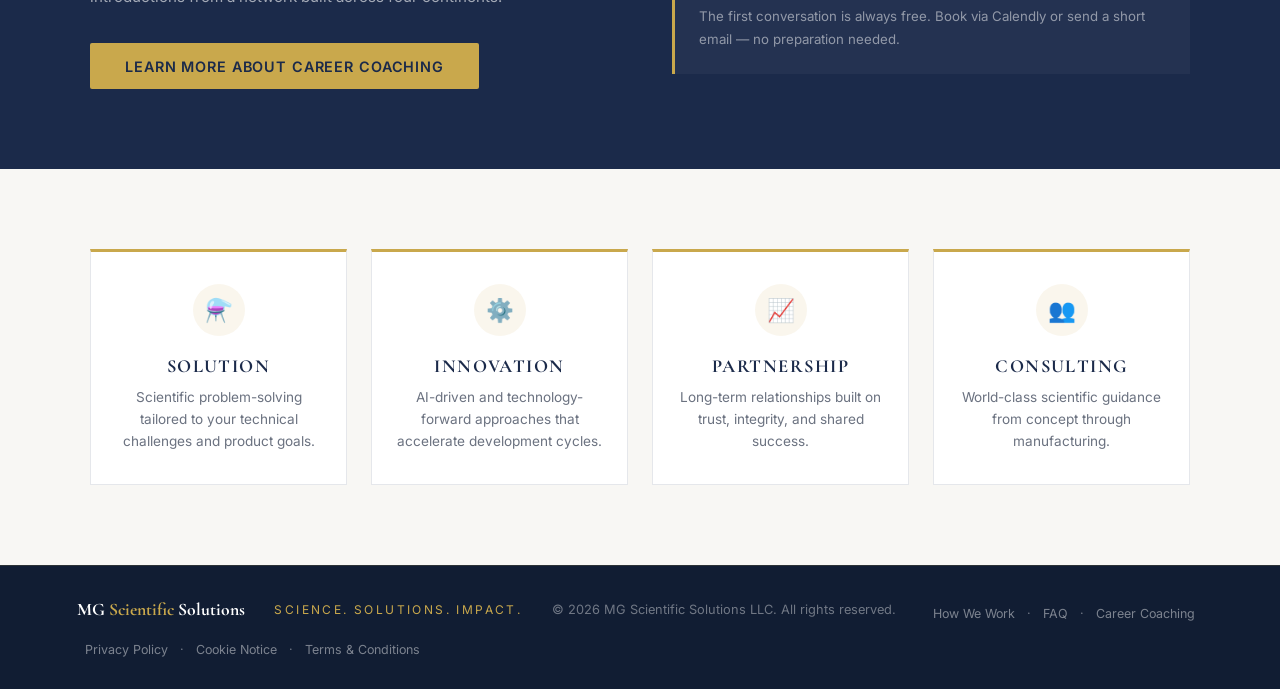
==== commit 890592a3: "SEO metadata sweep, FAQ page, How We Work page, sitemap, robots.txt, llms.txt, footer links" ====
--- a/index.html
+++ b/index.html
@@ -20,11 +20,50 @@
     "@context": "https://schema.org",
     "@type": "ProfessionalService",
     "name": "MG Scientific Solutions",
+    "alternateName": "MGSS",
     "url": "https://mgscientificsolutions.com",
     "email": "info@mgscientificsolutions.com",
-    "description": "Independent scientific consulting firm specializing in process development, CDMO technical oversight, quality systems, advanced materials, and AI-driven innovation.",
+    "description": "Independent scientific consulting firm providing CDMO oversight, material qualification, process development, quality systems, cosmetic formulation, fractional R&D, scientific manuscript support, and career coaching for scientists. Serving clients across North America, Latin America, Europe, and Asia.",
     "slogan": "Science. Solutions. Impact.",
-    "areaServed": "Worldwide"
+    "areaServed": "Worldwide",
+    "address": {
+      "@type": "PostalAddress",
+      "addressRegion": "NJ",
+      "addressCountry": "US"
+    },
+    "sameAs": [
+      "https://www.linkedin.com/company/mg-scientific-solutions"
+    ],
+    "founder": [
+      {
+        "@type": "Person",
+        "name": "Guillermo Ahumada",
+        "jobTitle": "Co-Founder & Principal Scientific Consultant",
+        "description": "Dual PhD in Chemistry (Université de Rennes & Pontificia Universidad Católica de Valparaíso). Expertise in organic chemistry, process development, advanced materials, CDMO management, and AI for science.",
+        "sameAs": "https://www.linkedin.com/company/mg-scientific-solutions"
+      },
+      {
+        "@type": "Person",
+        "name": "Magdalena Borkowska",
+        "jobTitle": "Co-Founder & Head of Quality & Regulatory Affairs",
+        "description": "PhD in Biological Sciences. Expertise in GMP manufacturing, cell and gene therapy, quality systems, and life sciences."
+      }
+    ],
+    "hasOfferCatalog": {
+      "@type": "OfferCatalog",
+      "name": "Scientific Consulting Services",
+      "itemListElement": [
+        { "@type": "Offer", "itemOffered": { "@type": "Service", "name": "Independent Material Qualification", "description": "Full project management from test strategy through accredited US laboratory analysis and final qualification report." } },
+        { "@type": "Offer", "itemOffered": { "@type": "Service", "name": "CDMO Technical Oversight", "description": "Independent scientific representation during CDMO engagements — reviewing routes, batch records, and analytical methods." } },
+        { "@type": "Offer", "itemOffered": { "@type": "Service", "name": "Fractional R&D Leadership", "description": "Embedded scientific team on a flexible basis — project management, technical decisions, and vendor coordination." } },
+        { "@type": "Offer", "itemOffered": { "@type": "Service", "name": "Process Development & Scale-Up", "description": "Designing and optimizing manufacturing processes from lab to commercial scale." } },
+        { "@type": "Offer", "itemOffered": { "@type": "Service", "name": "Quality Systems & GMP Consulting", "description": "GMP gap assessments, SOP development, audit preparation, and ISO compliance support." } },
+        { "@type": "Offer", "itemOffered": { "@type": "Service", "name": "Cosmetic & Specialty Formulation", "description": "Full-cycle formulation consulting for cosmetics, personal care, and specialty chemicals." } },
+        { "@type": "Offer", "itemOffered": { "@type": "Service", "name": "Scientific Portfolio Strategy & B2B Development", "description": "Portfolio gap analysis, new product direction, and scientific storytelling for B2B sales." } },
+        { "@type": "Offer", "itemOffered": { "@type": "Service", "name": "Scientific Manuscript & Grant Support", "description": "Pre-submission review of journal manuscripts, grant applications, and research proposals — hypothesis clarity, experimental design, and language." } },
+        { "@type": "Offer", "itemOffered": { "@type": "Service", "name": "Scientific Career Coaching", "description": "One-on-one career orientation for PhD students, postdocs, and early-career scientists — guidance, strategy, and network access." } }
+      ]
+    }
   }
   </script>
   <link href="https://fonts.googleapis.com/css2?family=Cormorant+Garamond:wght@400;600;700&family=Inter:wght@300;400;500;600&display=swap" rel="stylesheet" />
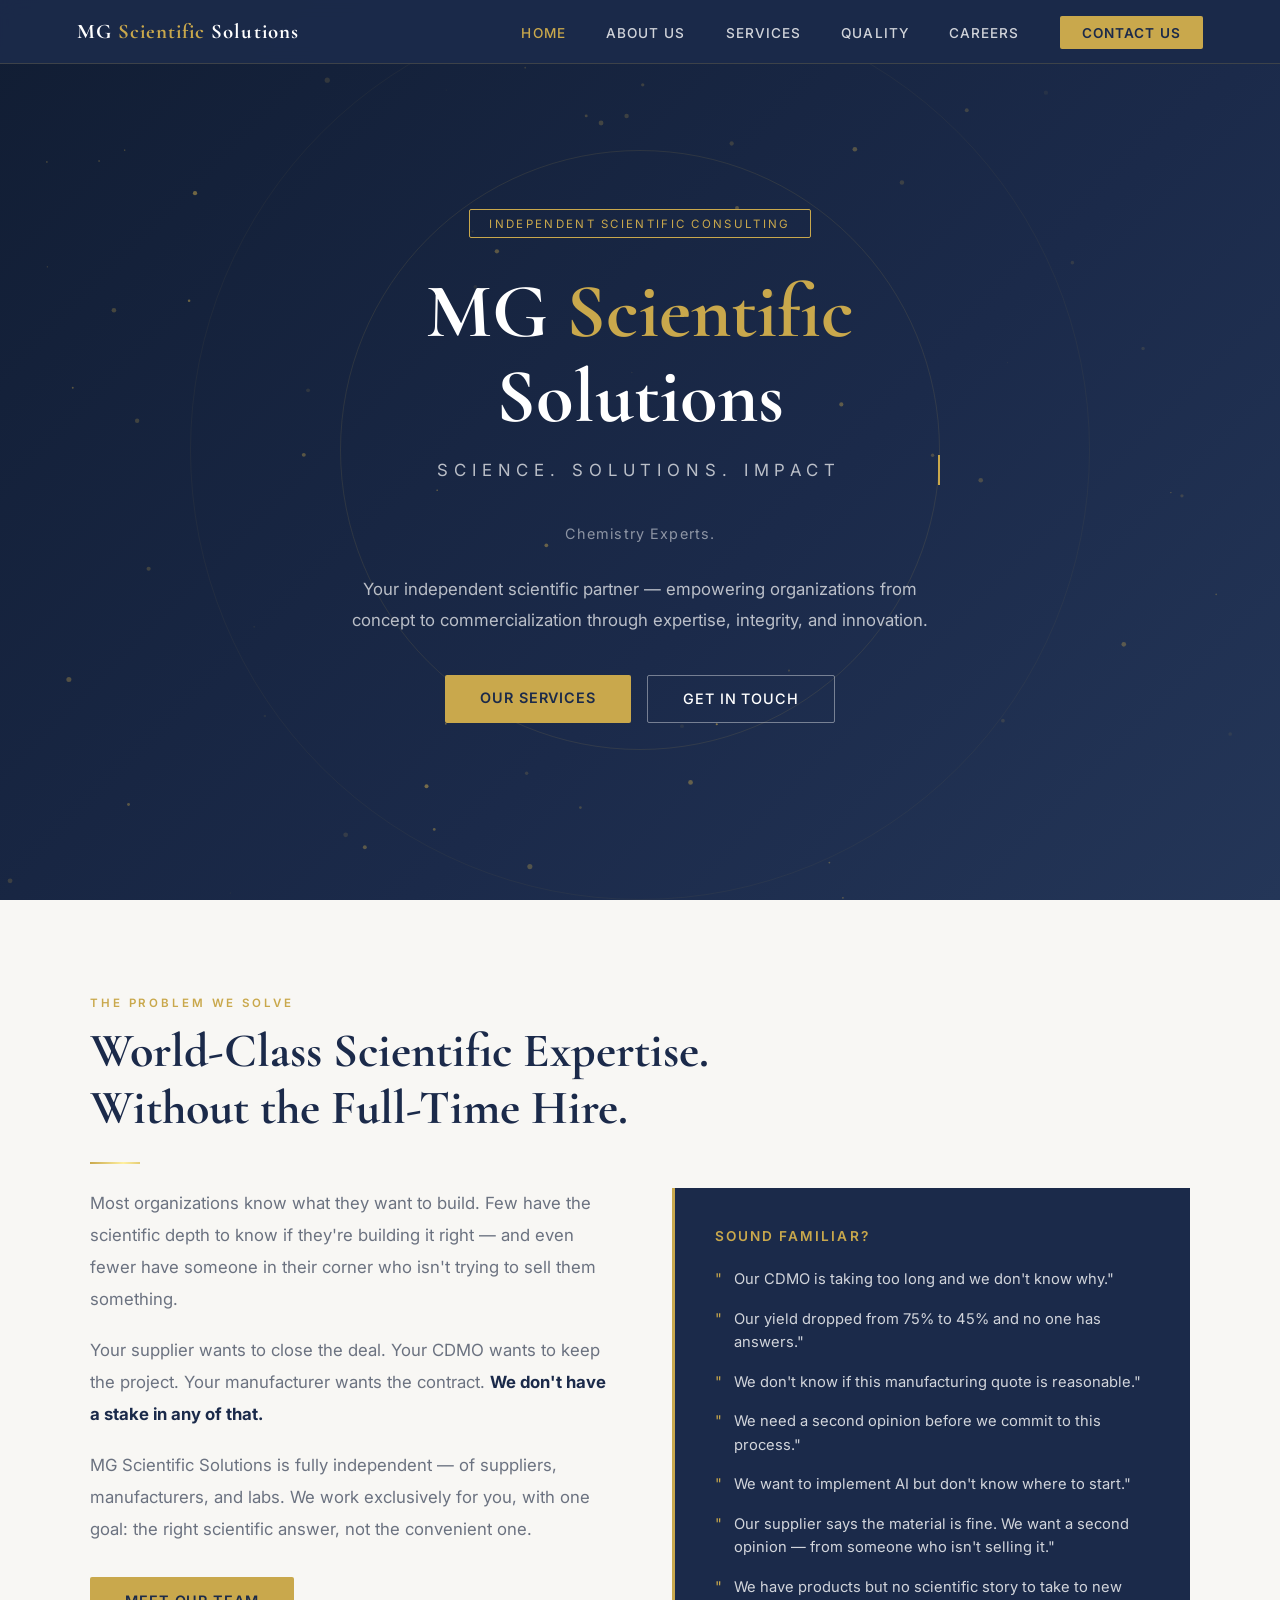
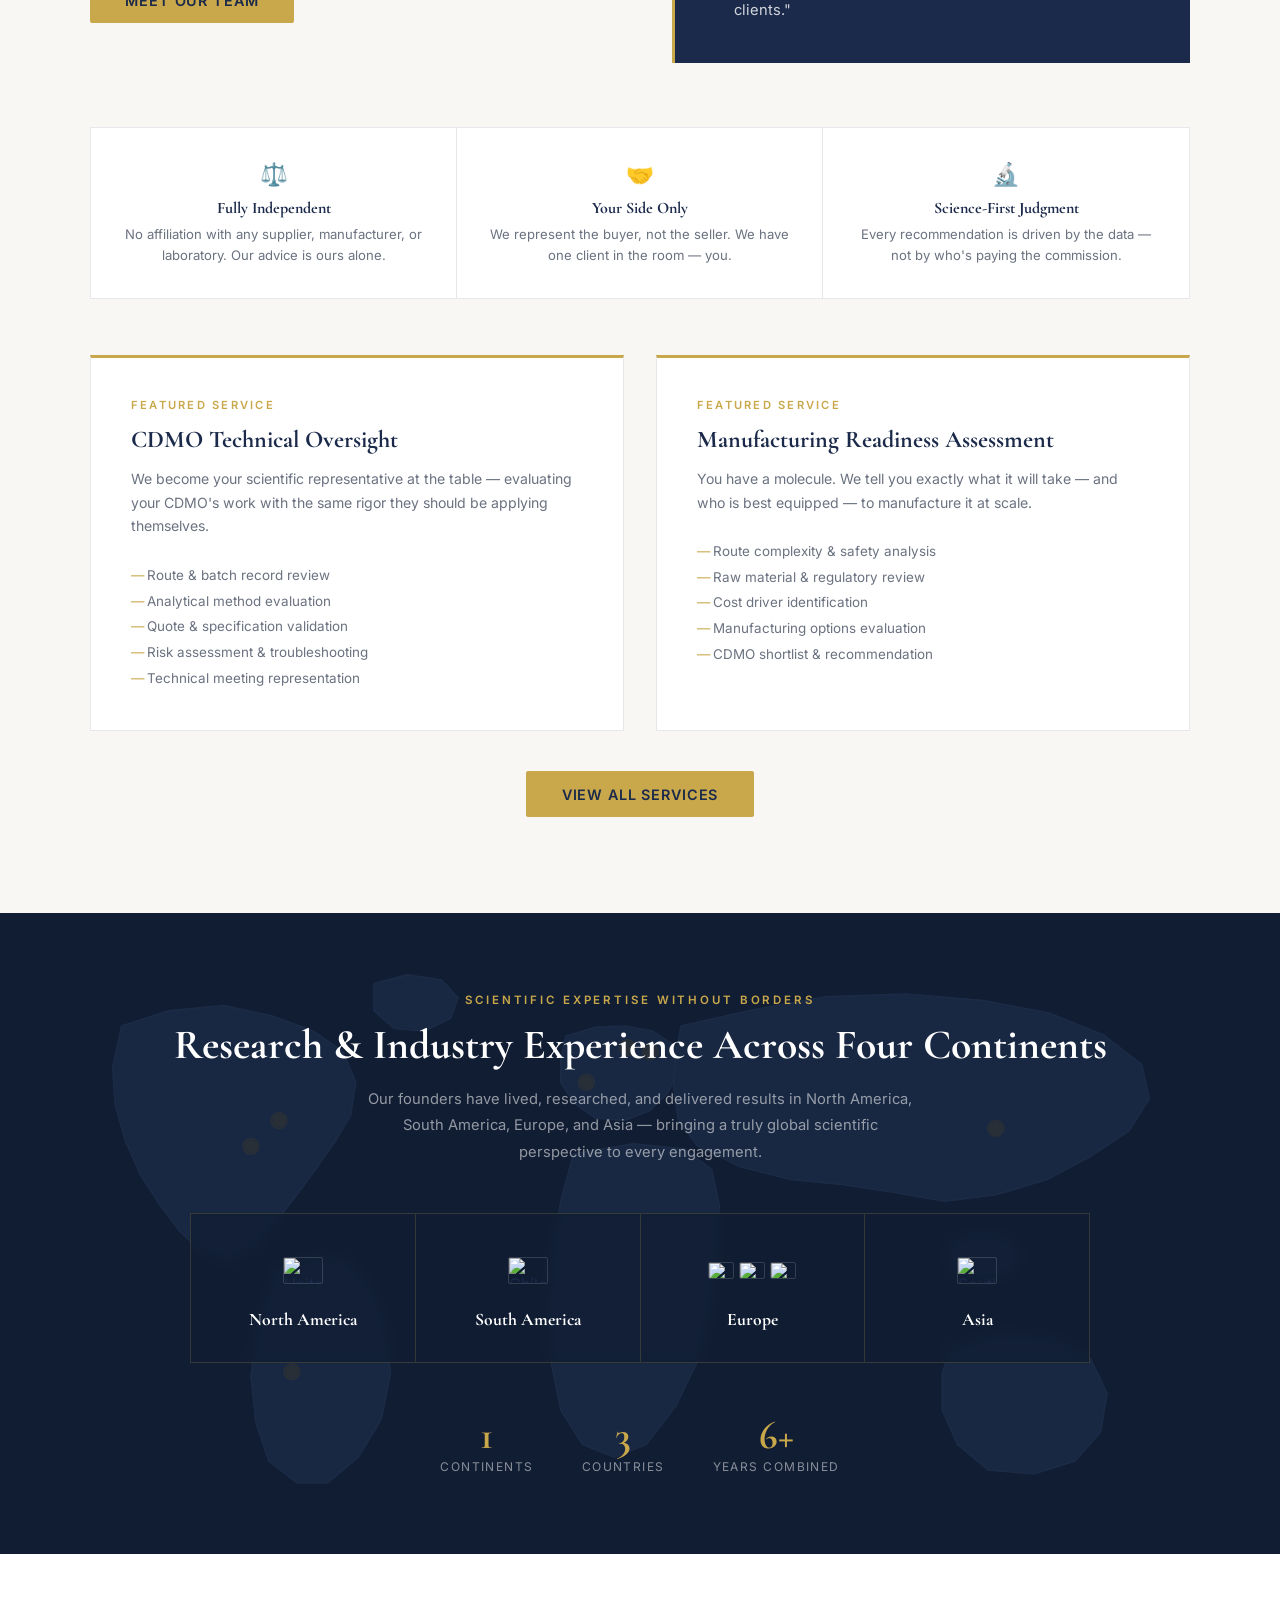
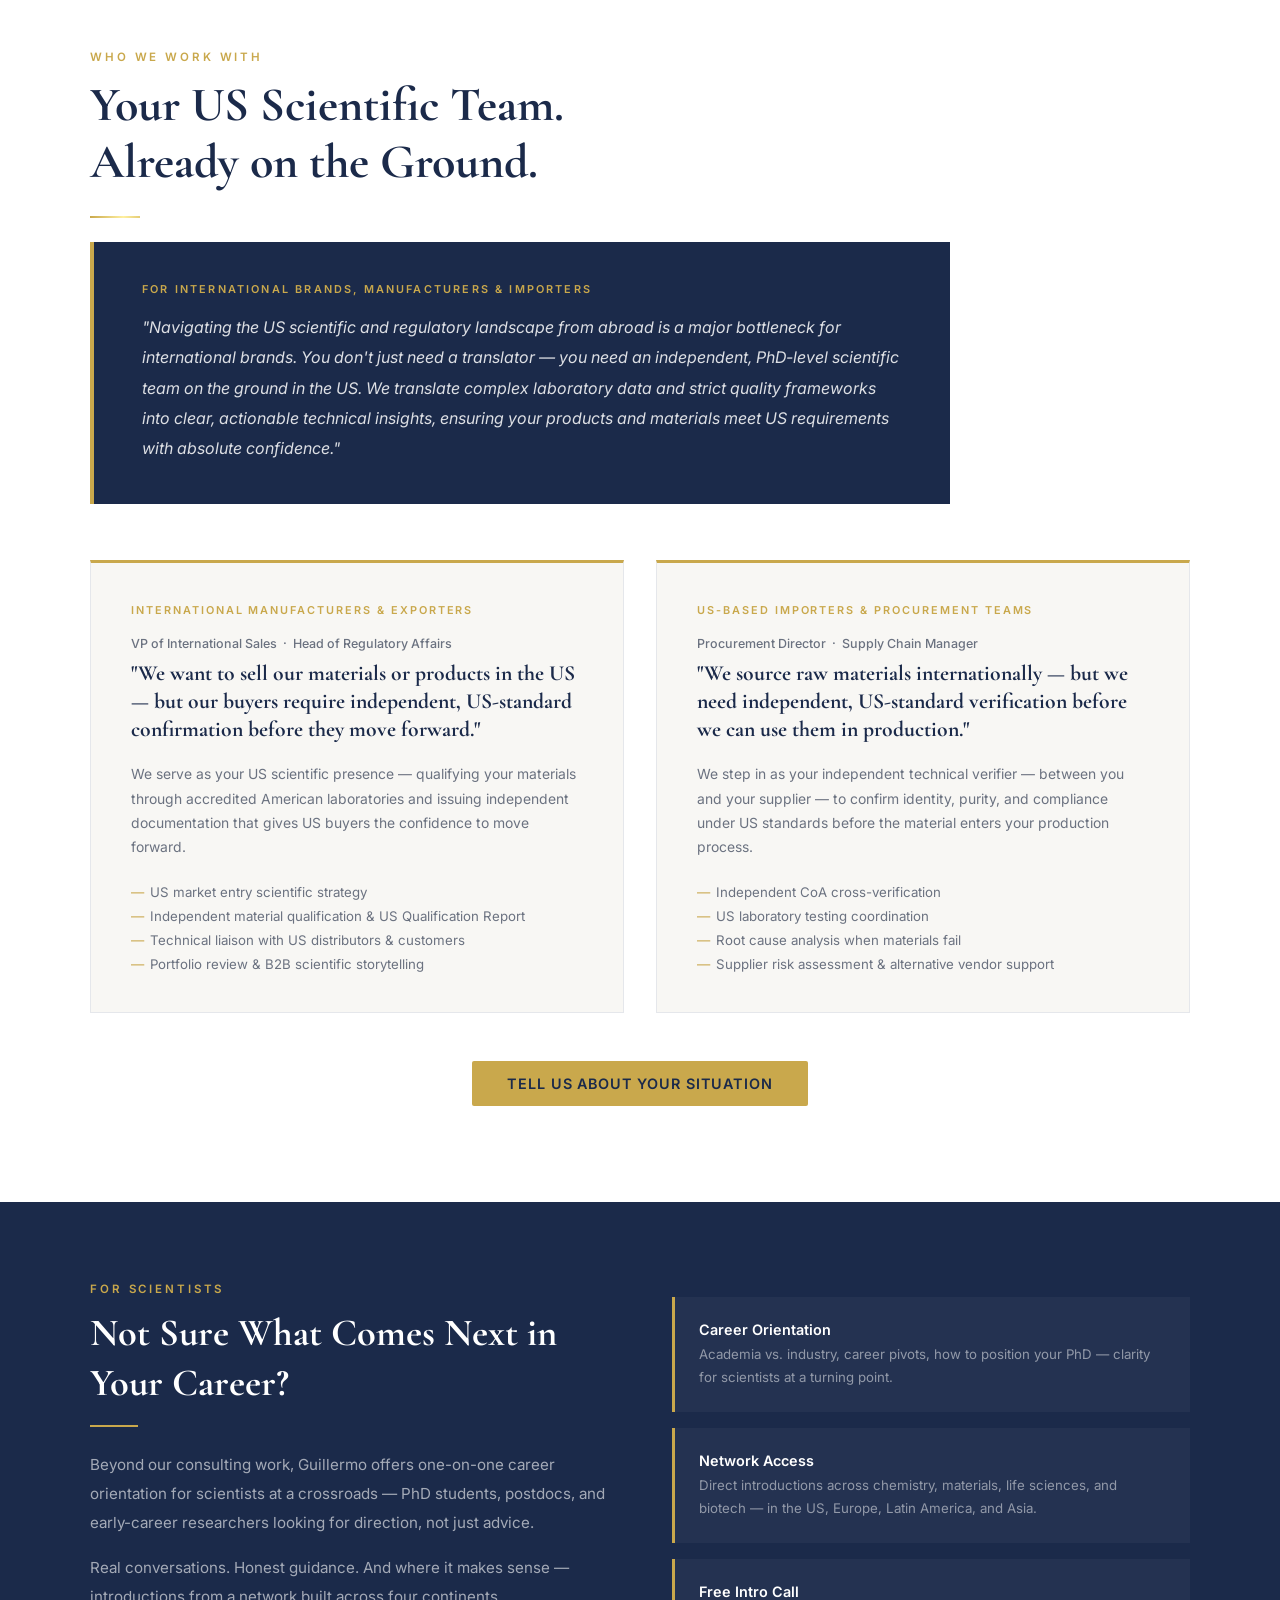
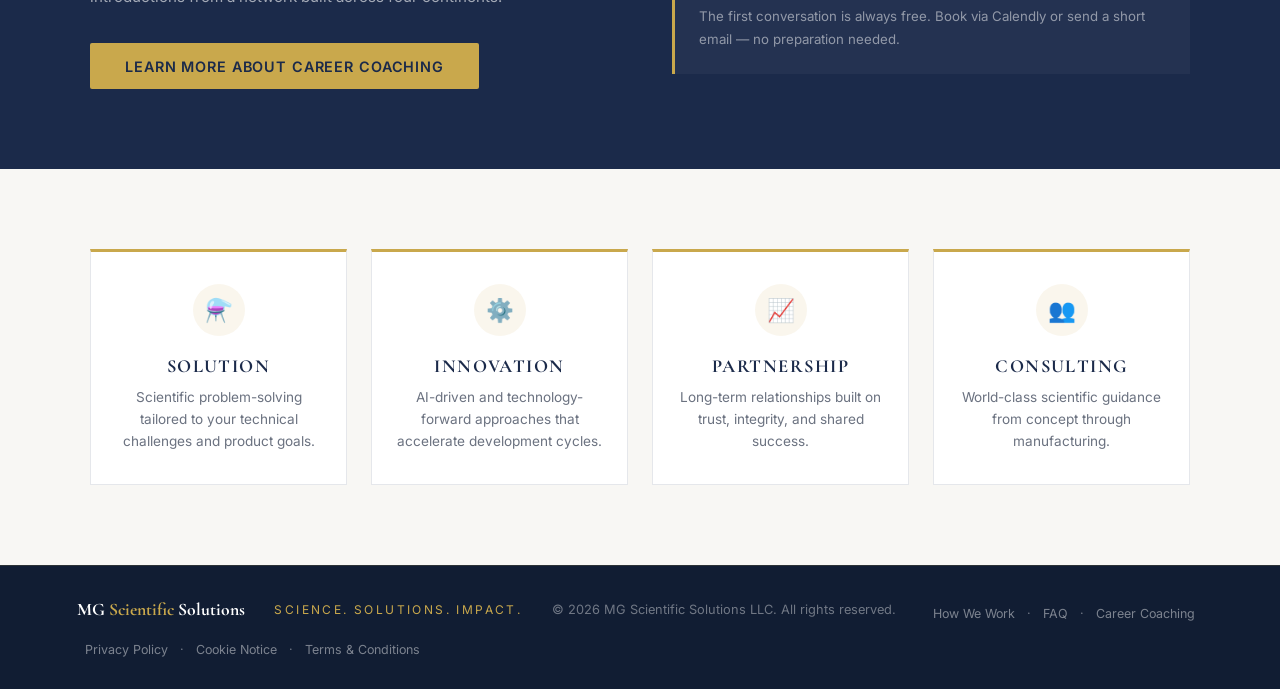
==== commit 9fc53040: "Add Google Search Console verification meta tag" ====
--- a/index.html
+++ b/index.html
@@ -8,6 +8,7 @@
   <meta name="keywords" content="scientific consulting, CDMO oversight, process development, scale-up, quality systems, GMP consulting, advanced materials, specialty chemicals, cosmetic ingredients, pharmaceutical intermediates, biotech consulting, AI for science, manufacturing readiness, life sciences consulting" />
   <meta name="author" content="MG Scientific Solutions" />
   <meta name="robots" content="index, follow" />
+  <meta name="google-site-verification" content="ST8gWrF0axOA9A" />
   <link rel="canonical" href="https://mgscientificsolutions.com" />
   <meta property="og:type" content="website" />
   <meta property="og:url" content="https://mgscientificsolutions.com" />
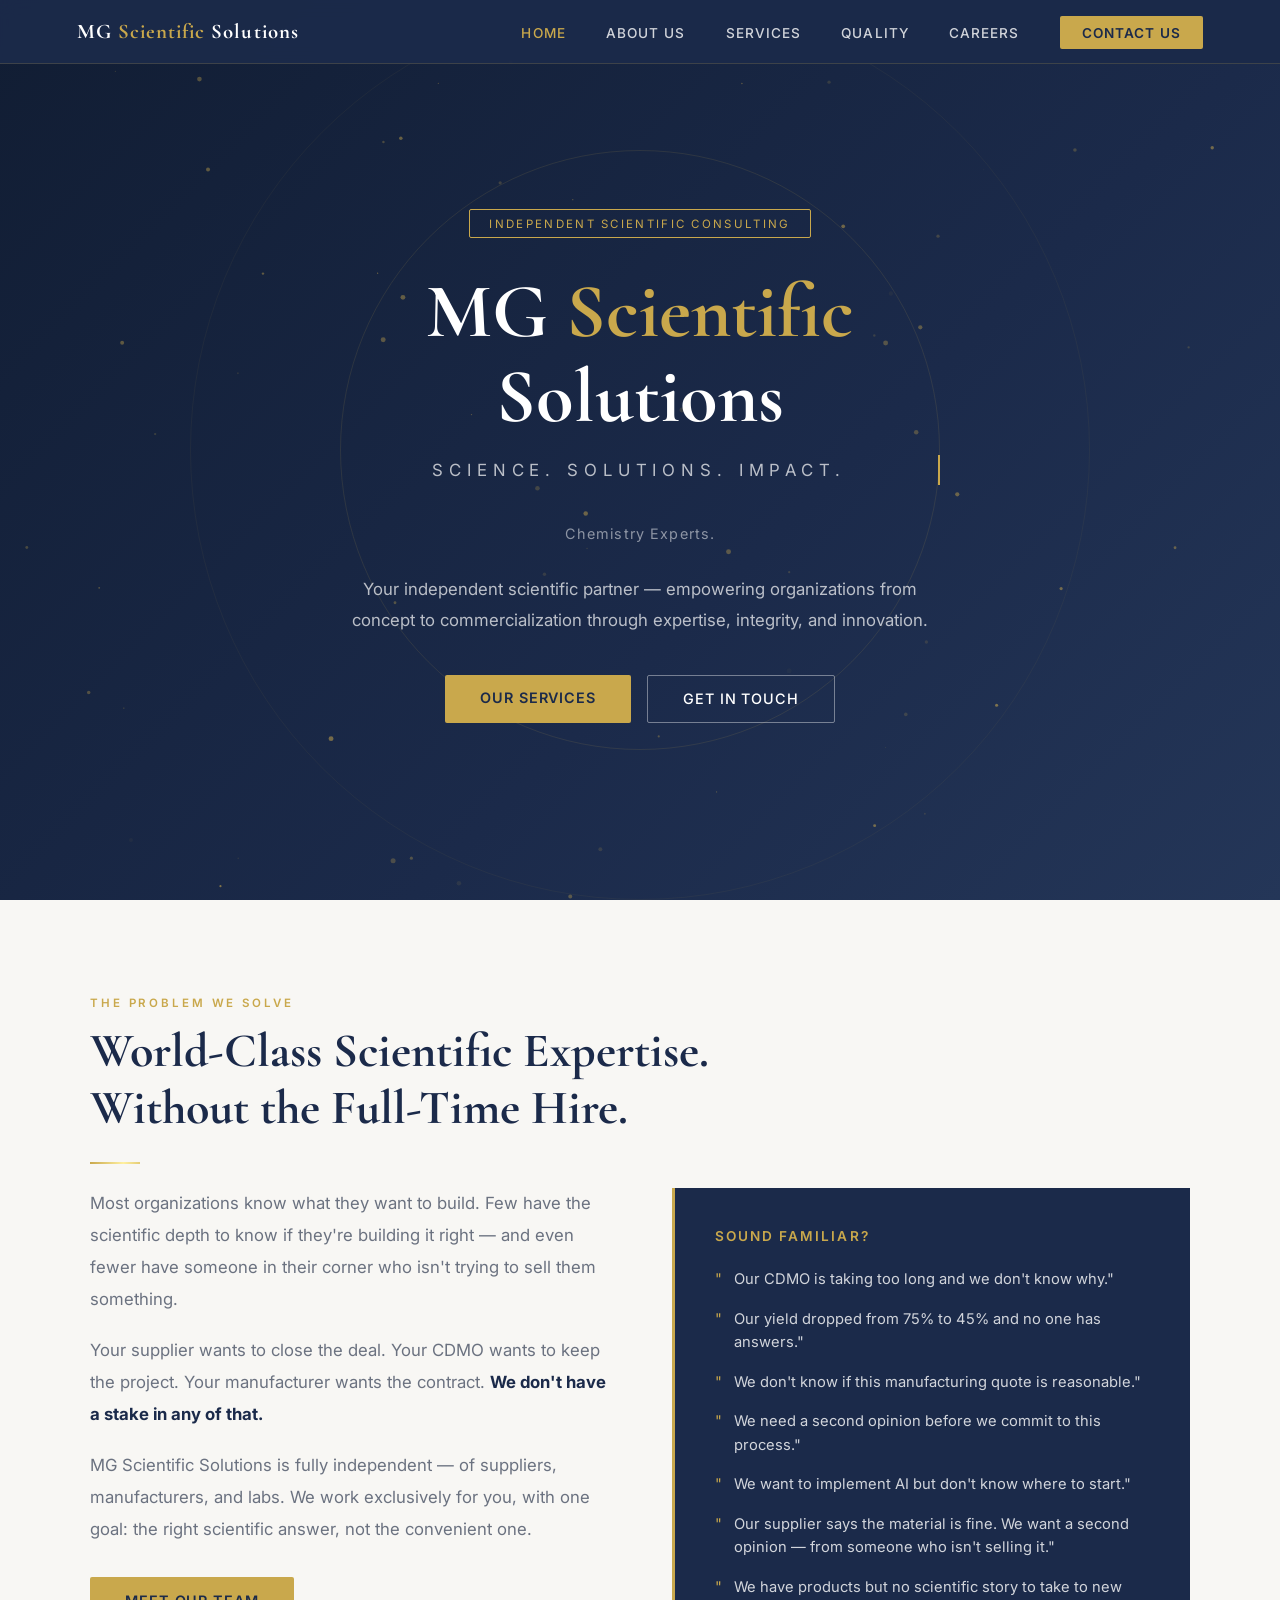
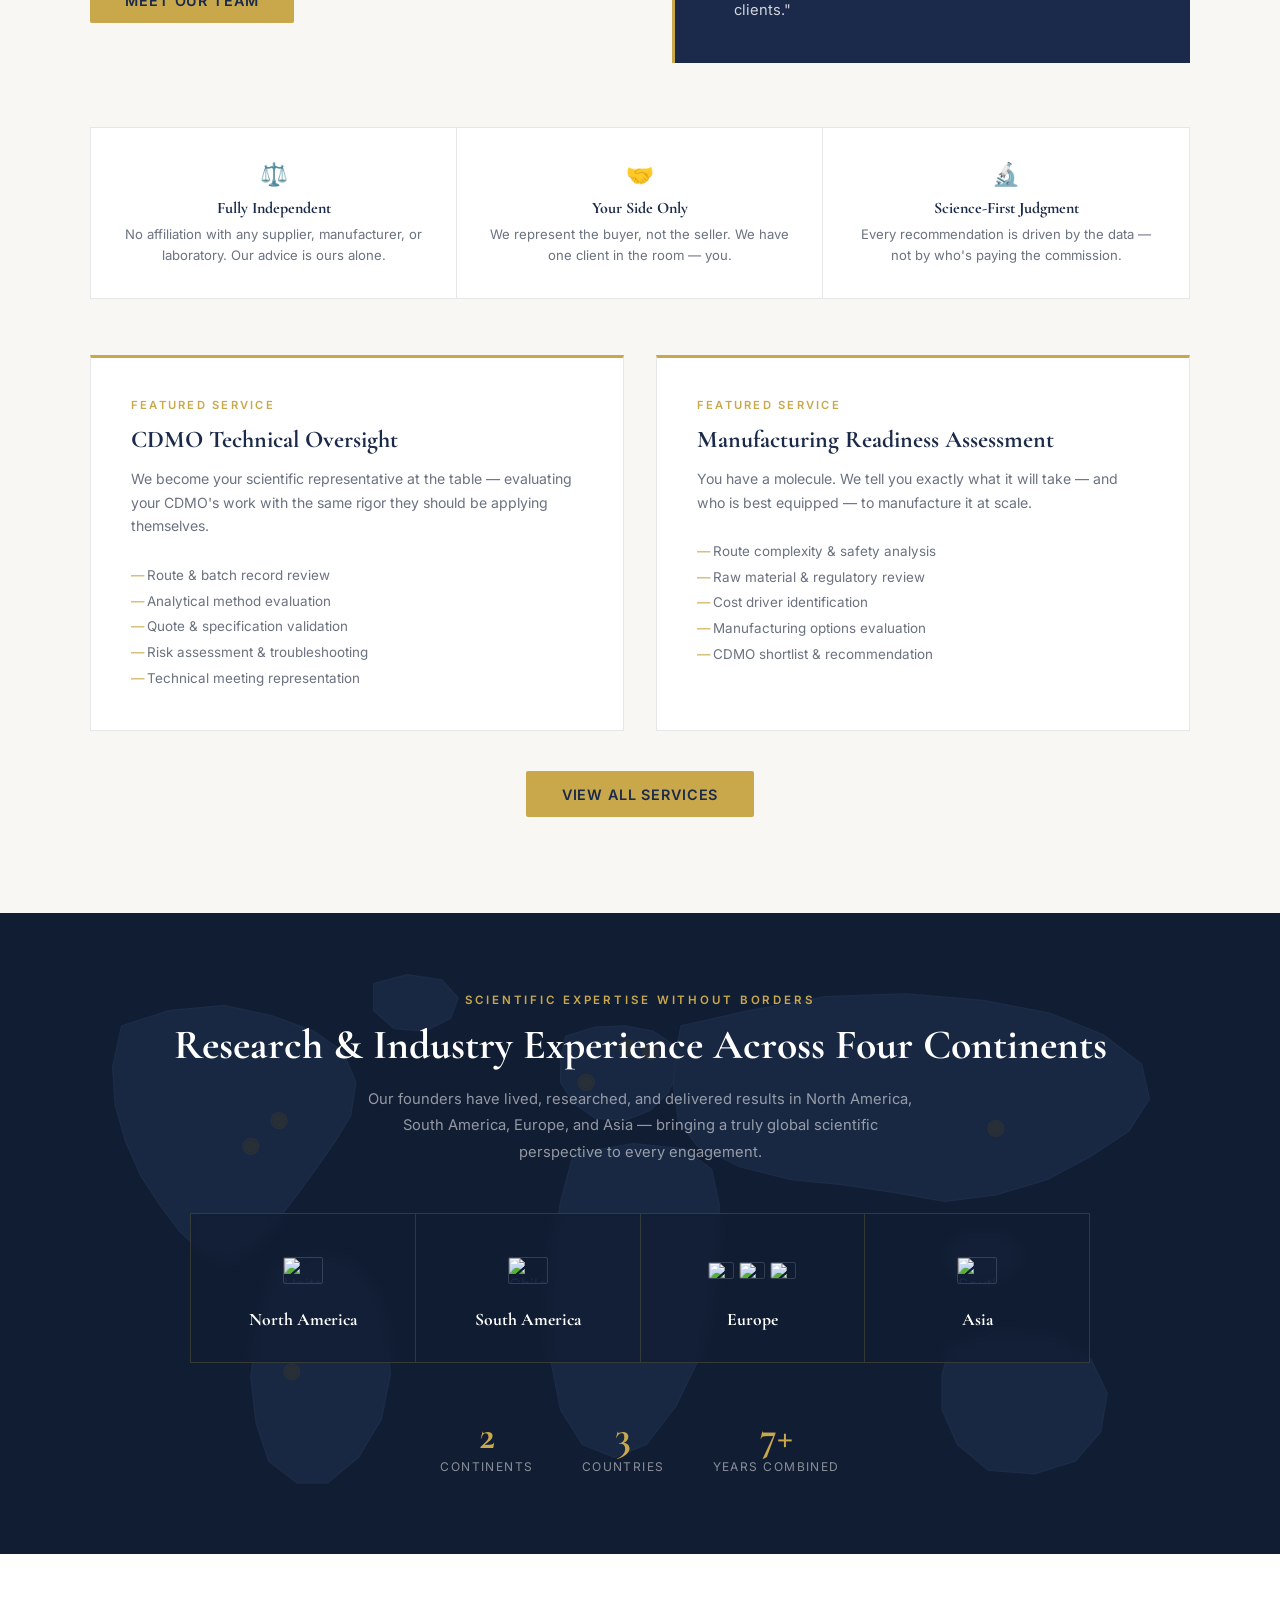
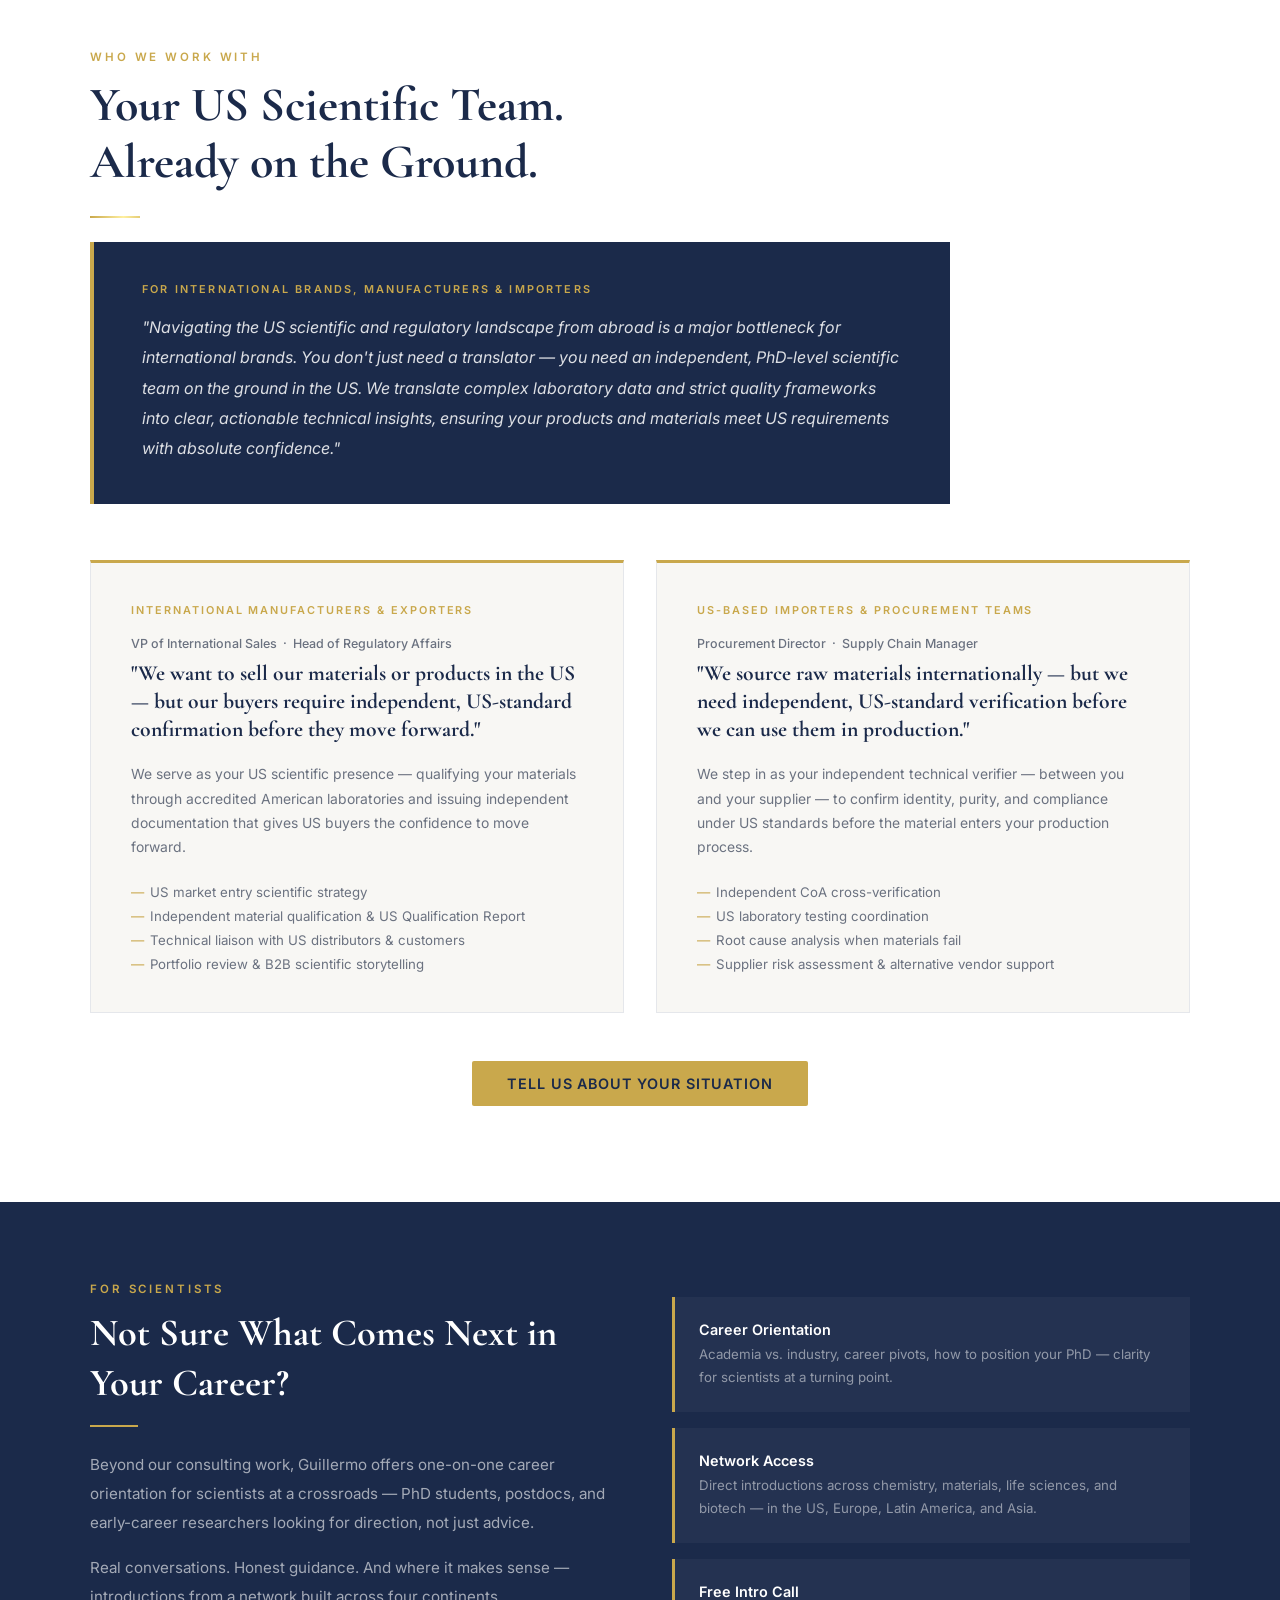
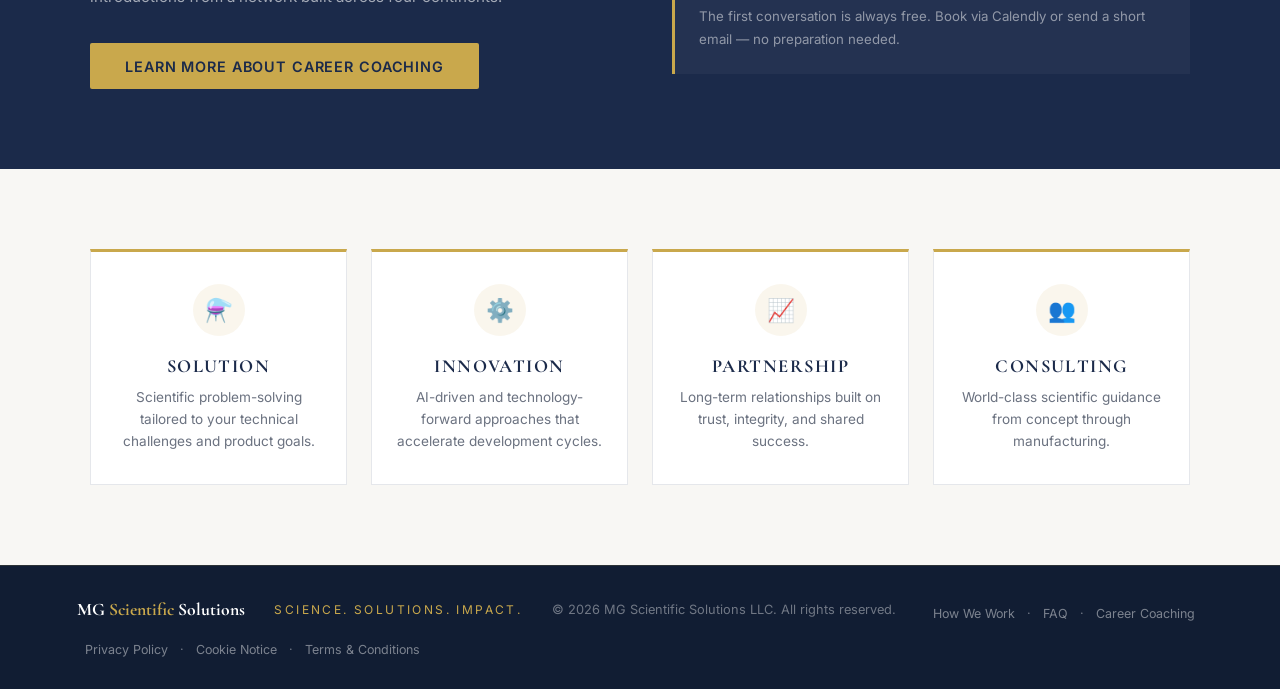
==== commit 88ef610b: "Update Google Search Console verification tag" ====
--- a/index.html
+++ b/index.html
@@ -8,7 +8,7 @@
   <meta name="keywords" content="scientific consulting, CDMO oversight, process development, scale-up, quality systems, GMP consulting, advanced materials, specialty chemicals, cosmetic ingredients, pharmaceutical intermediates, biotech consulting, AI for science, manufacturing readiness, life sciences consulting" />
   <meta name="author" content="MG Scientific Solutions" />
   <meta name="robots" content="index, follow" />
-  <meta name="google-site-verification" content="ST8gWrF0axOA9A" />
+  <meta name="google-site-verification" content="ST8gWrF0axOA9Af9QK30g5f4a6cUT6ftFh18lQp3w_s" />
   <link rel="canonical" href="https://mgscientificsolutions.com" />
   <meta property="og:type" content="website" />
   <meta property="og:url" content="https://mgscientificsolutions.com" />
